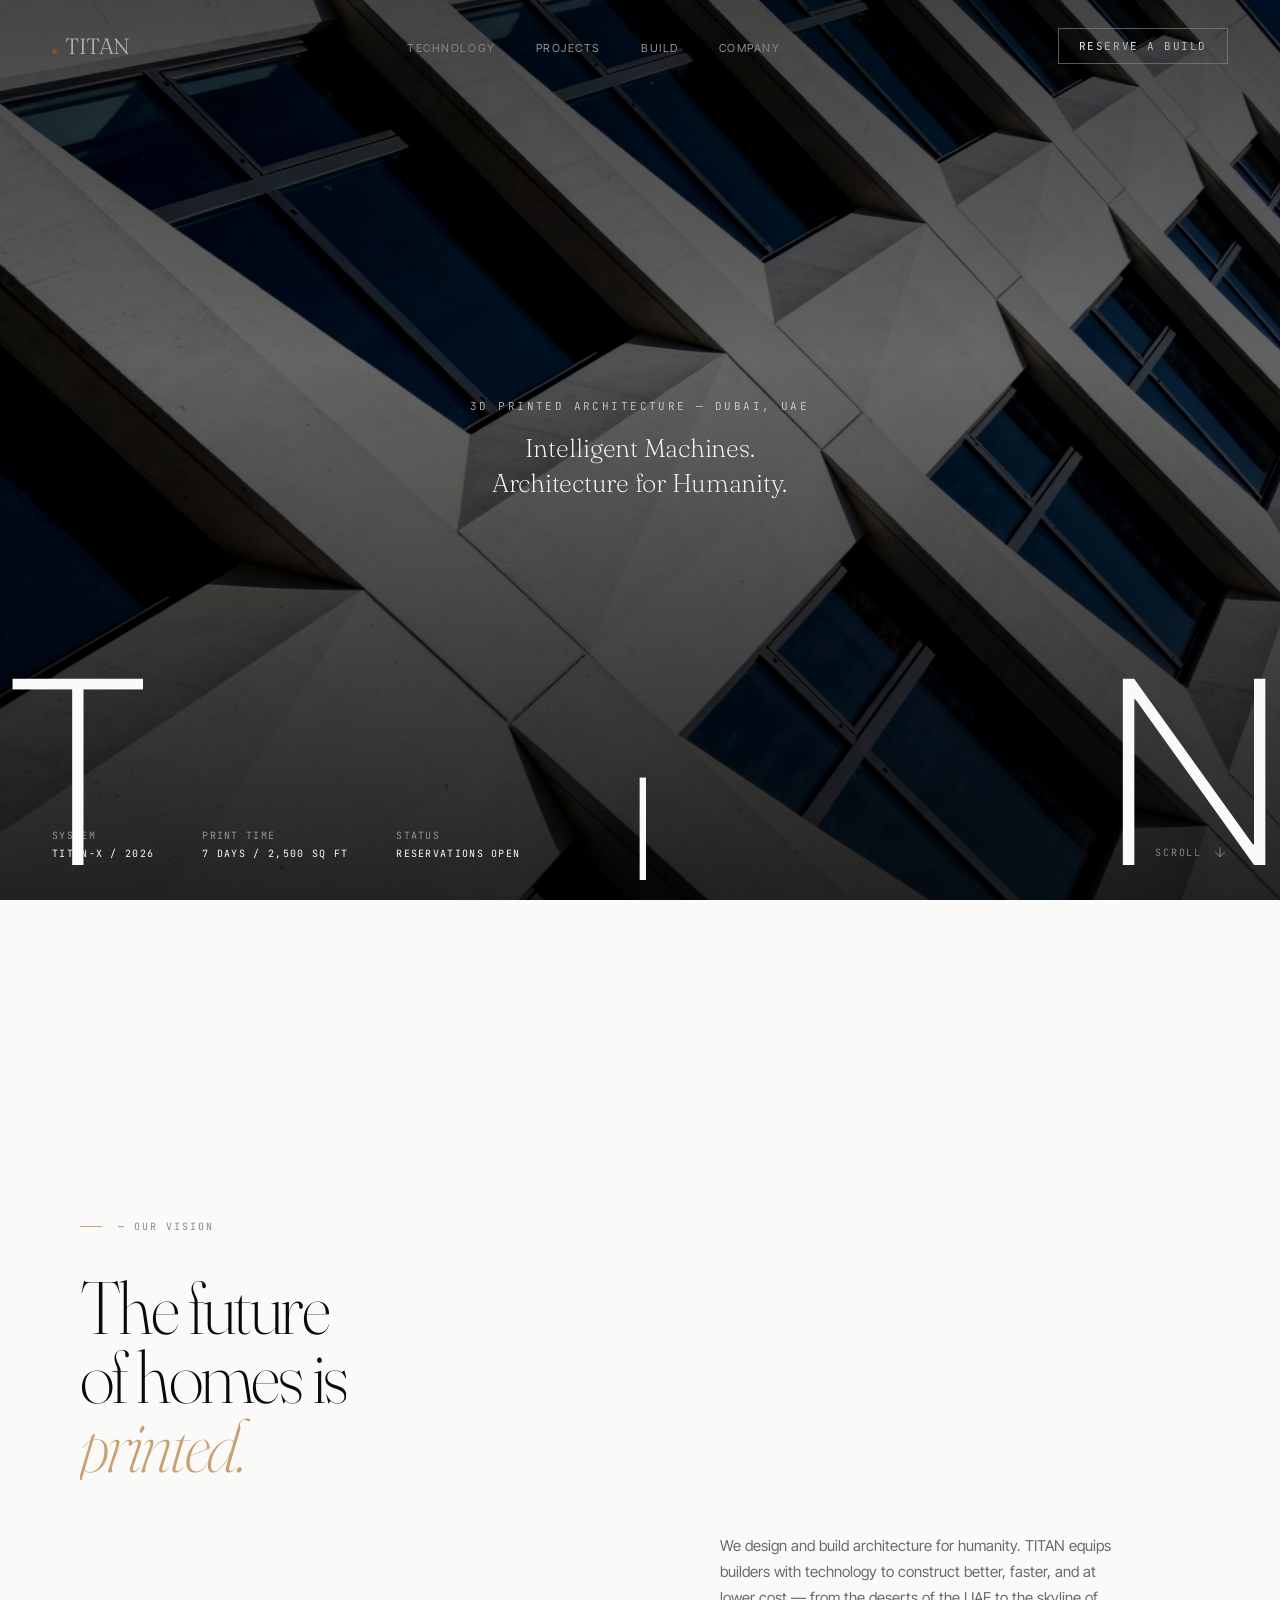
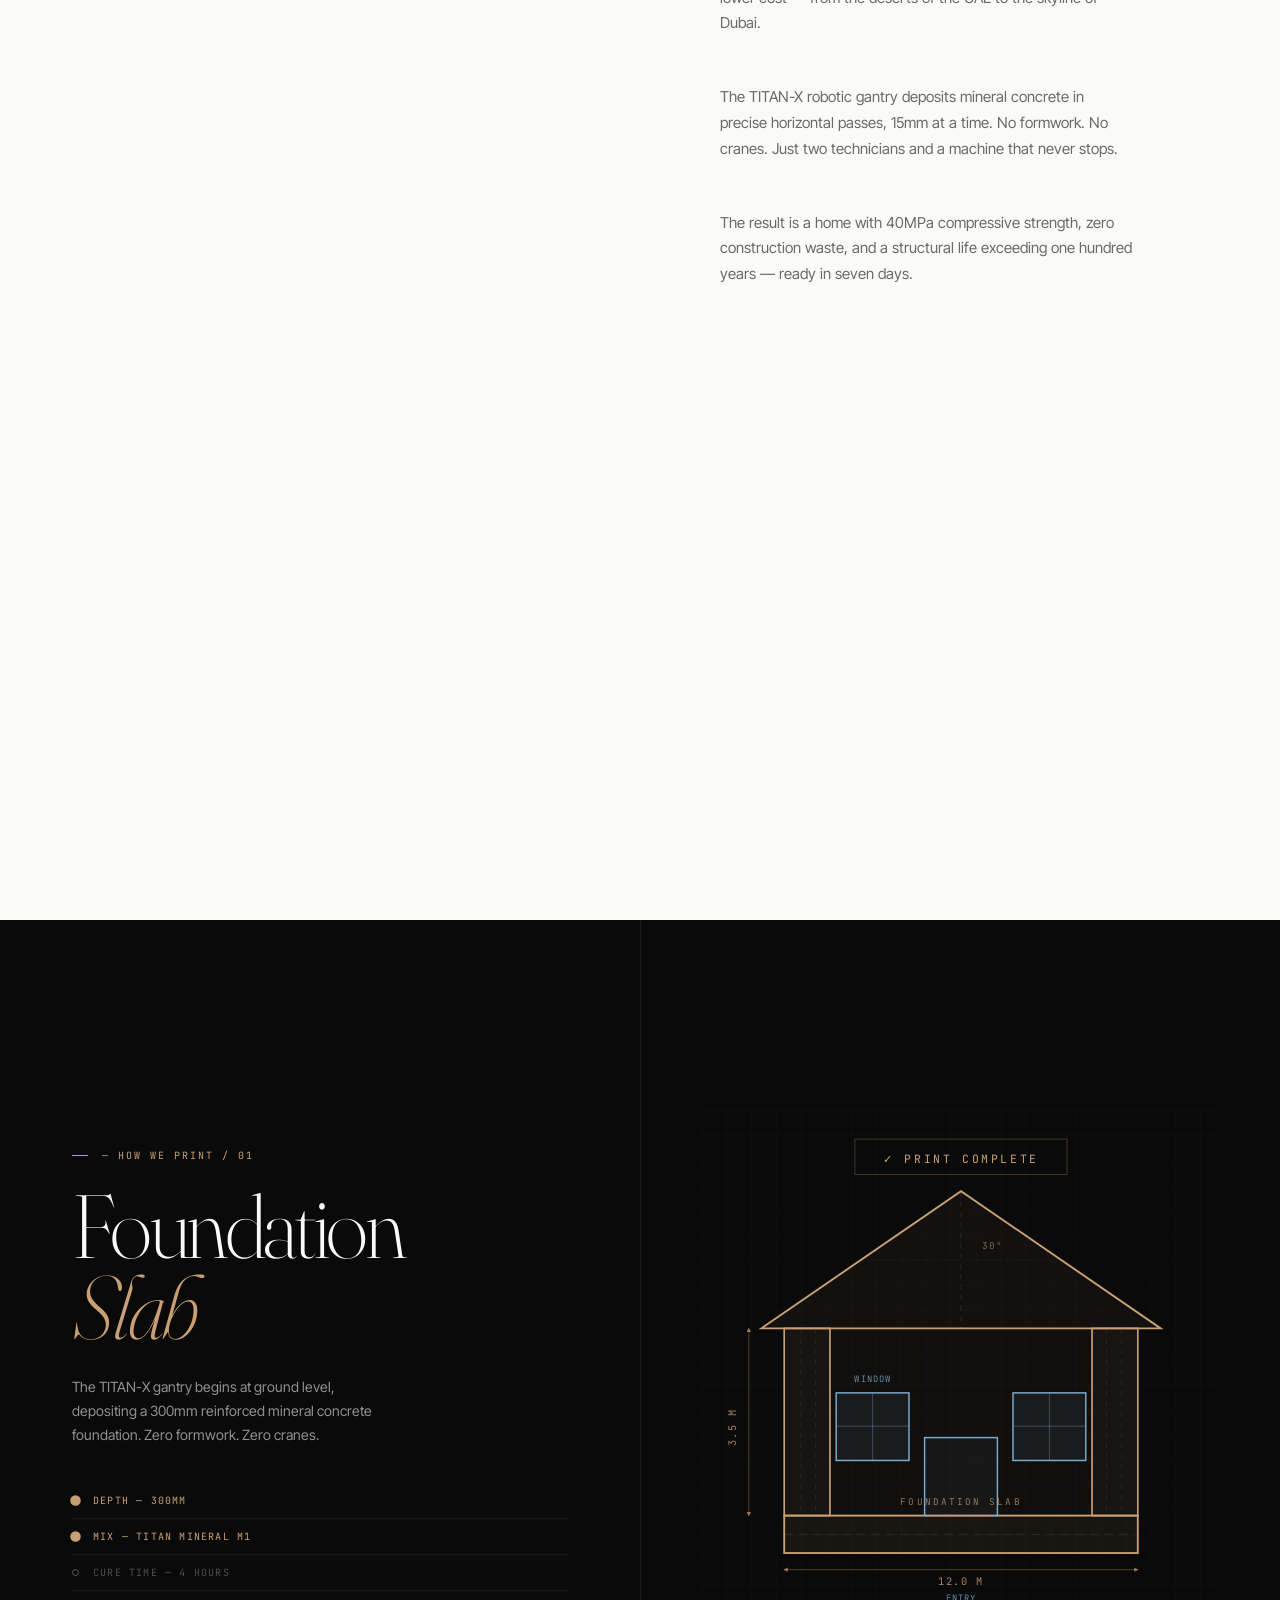
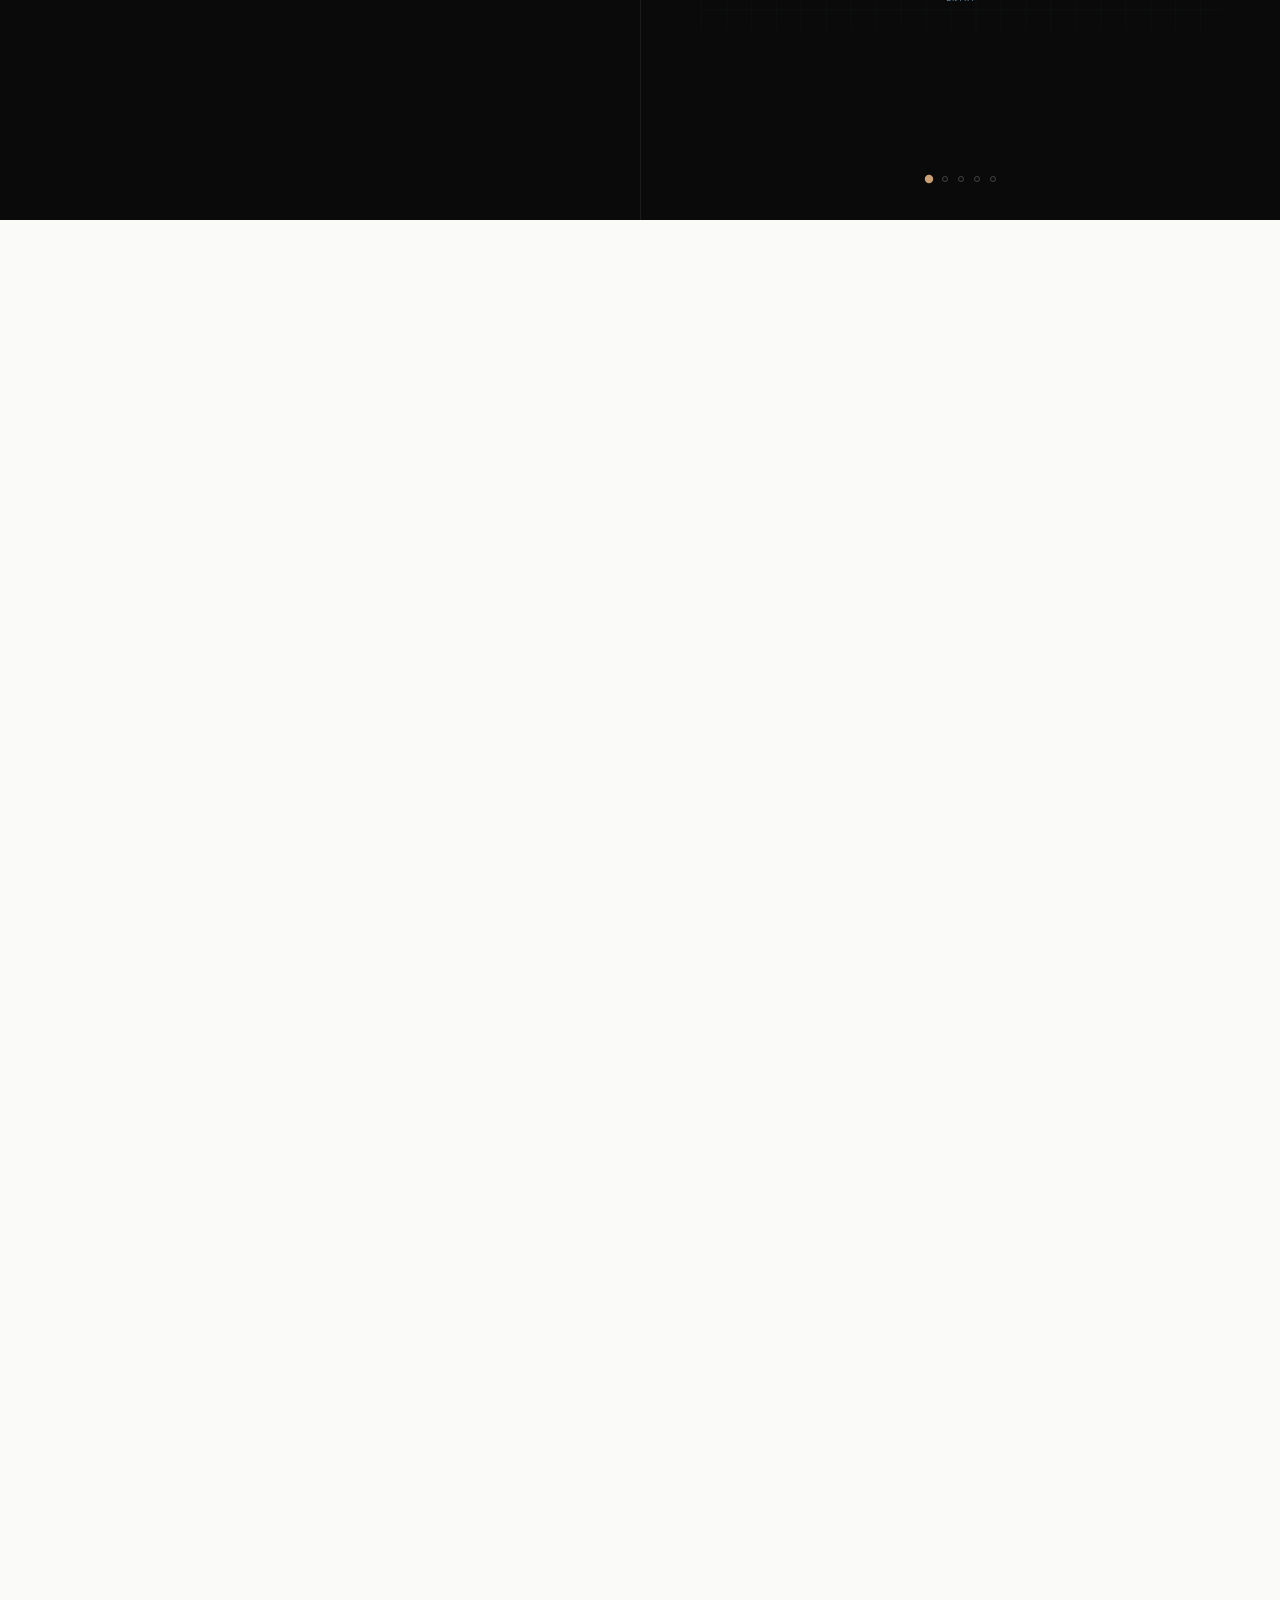
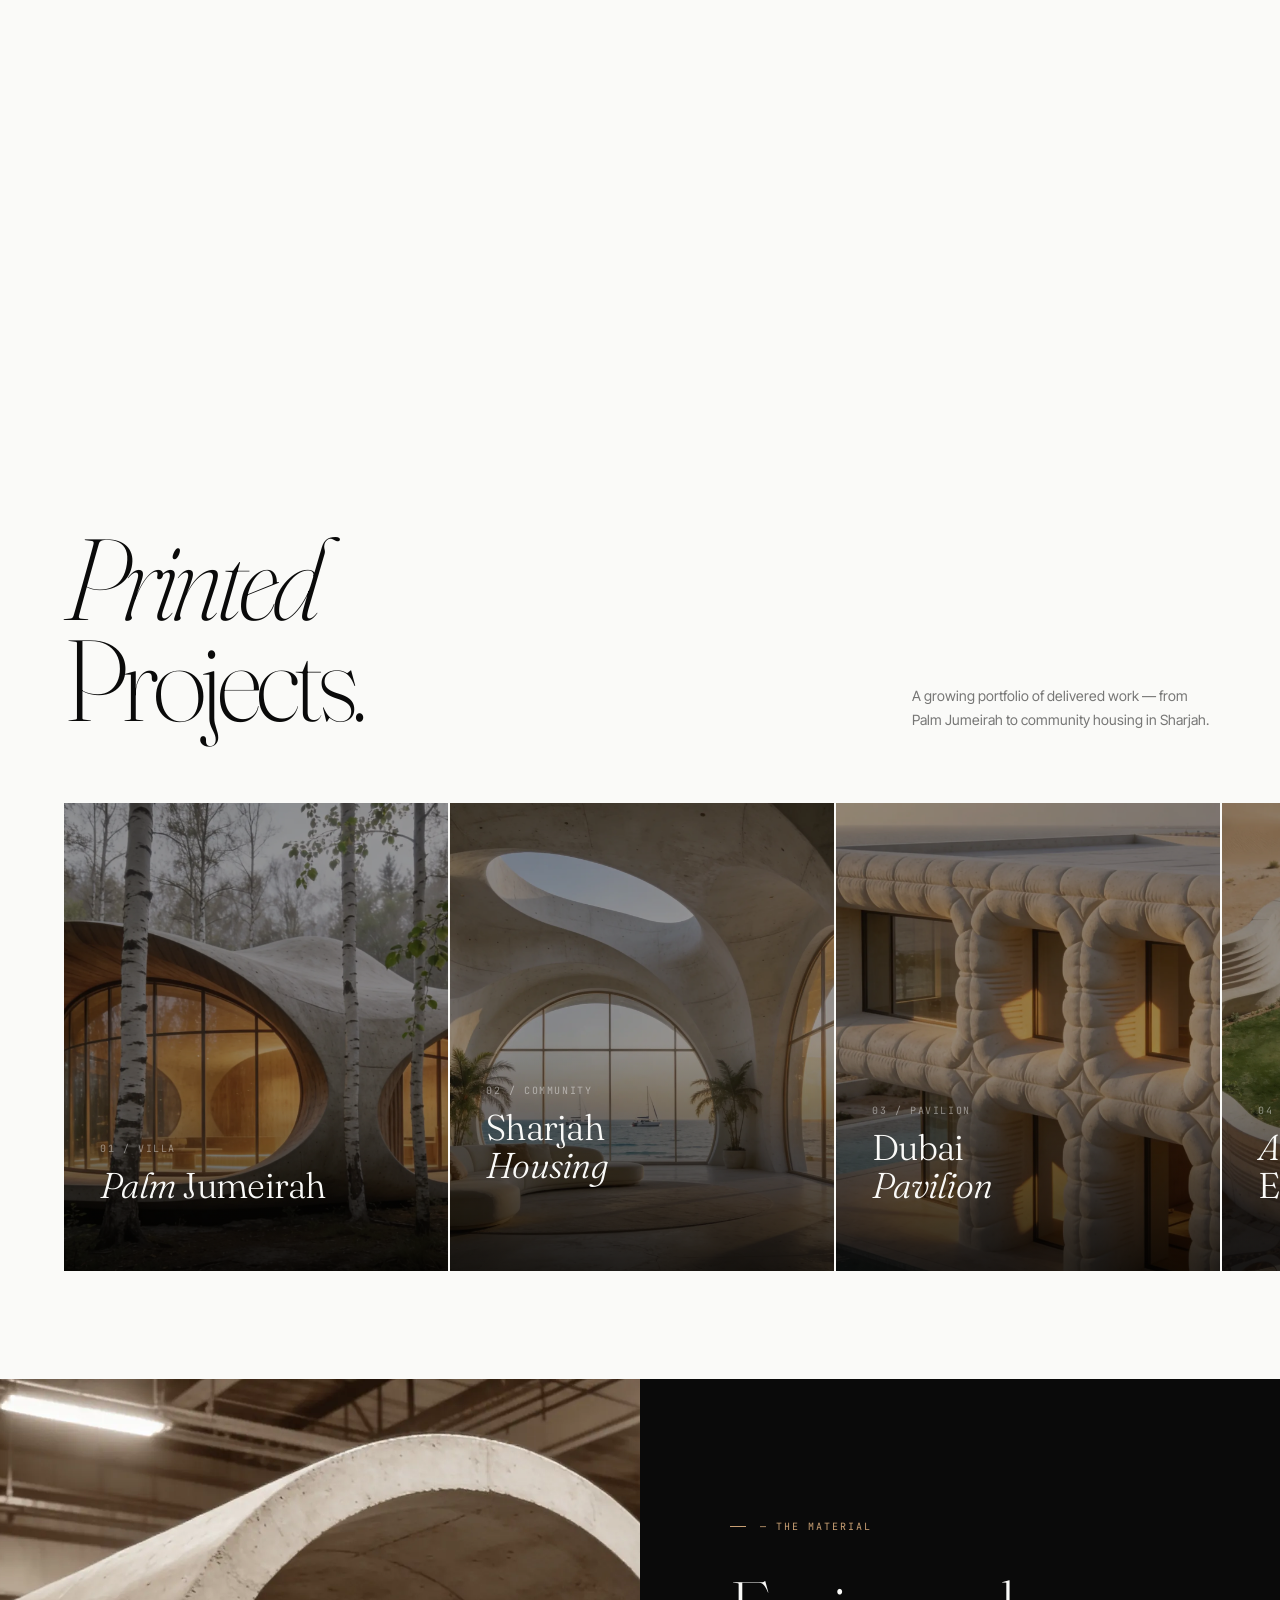
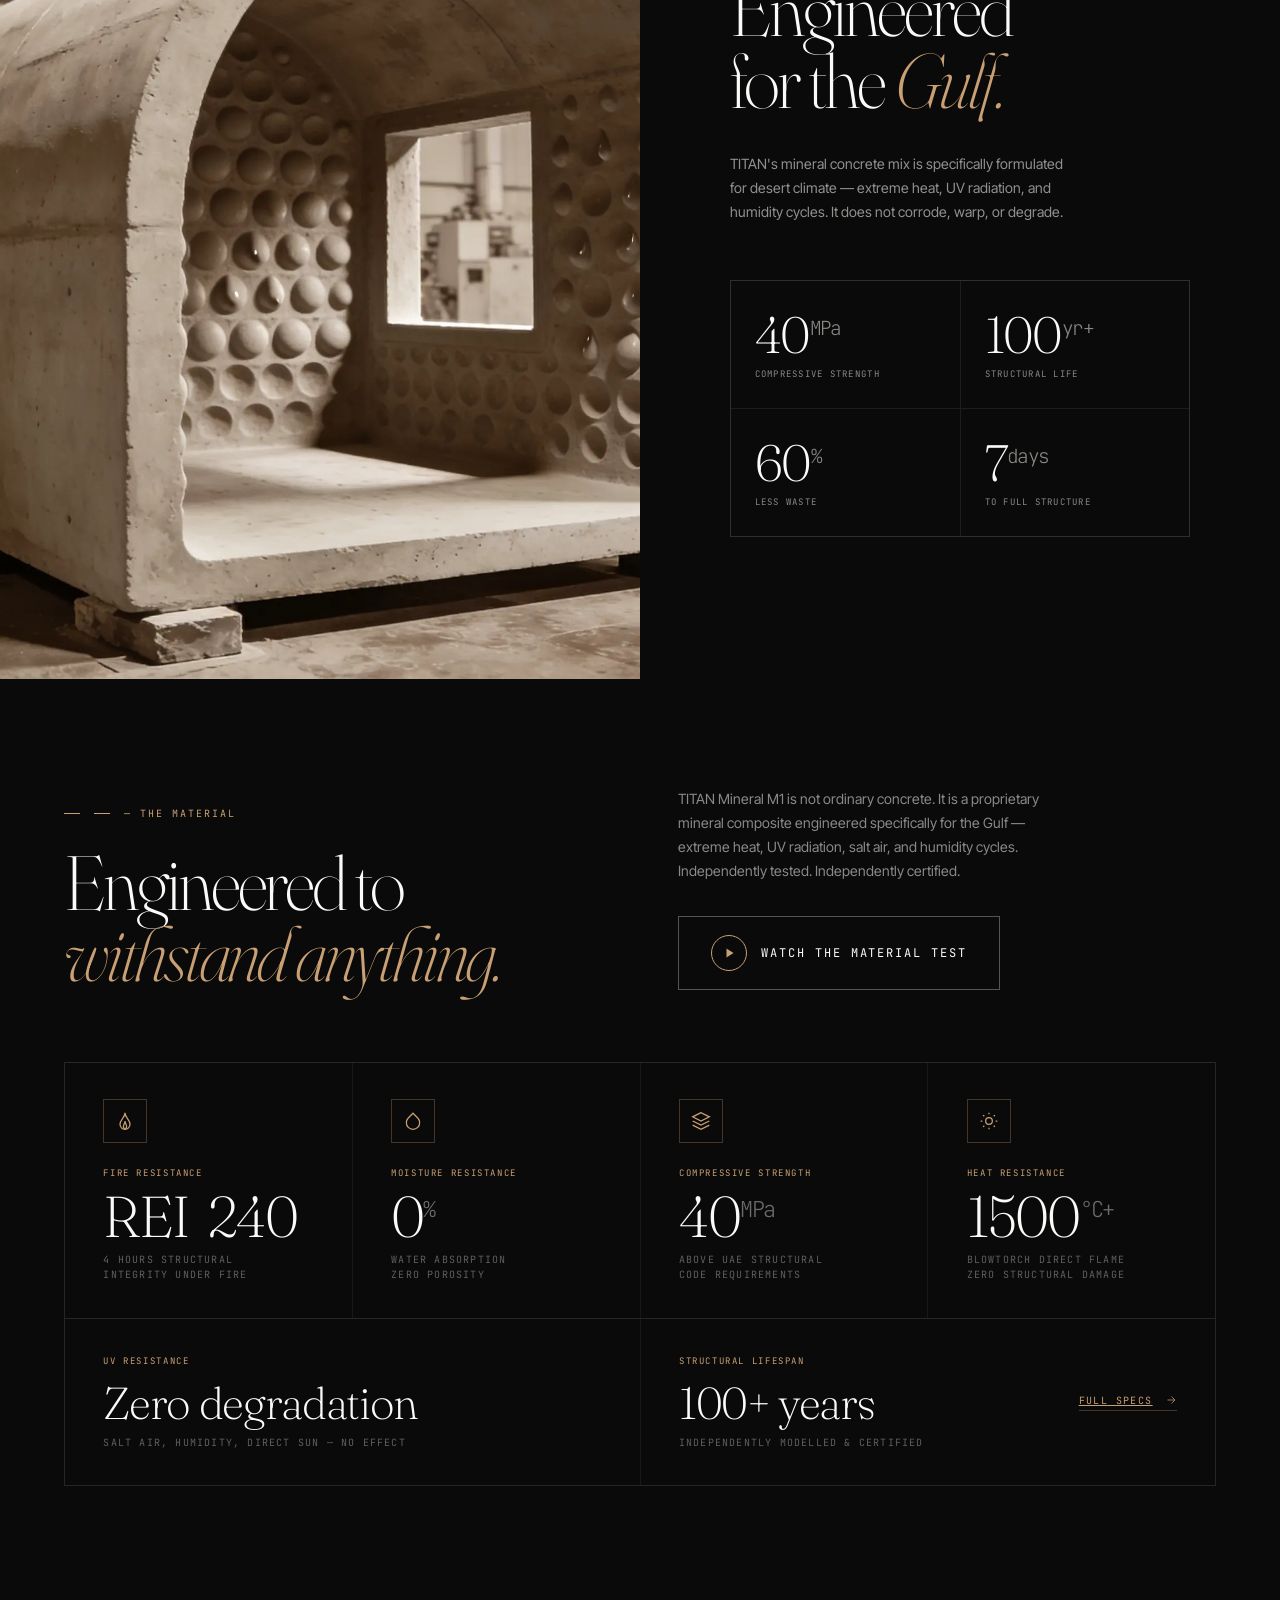
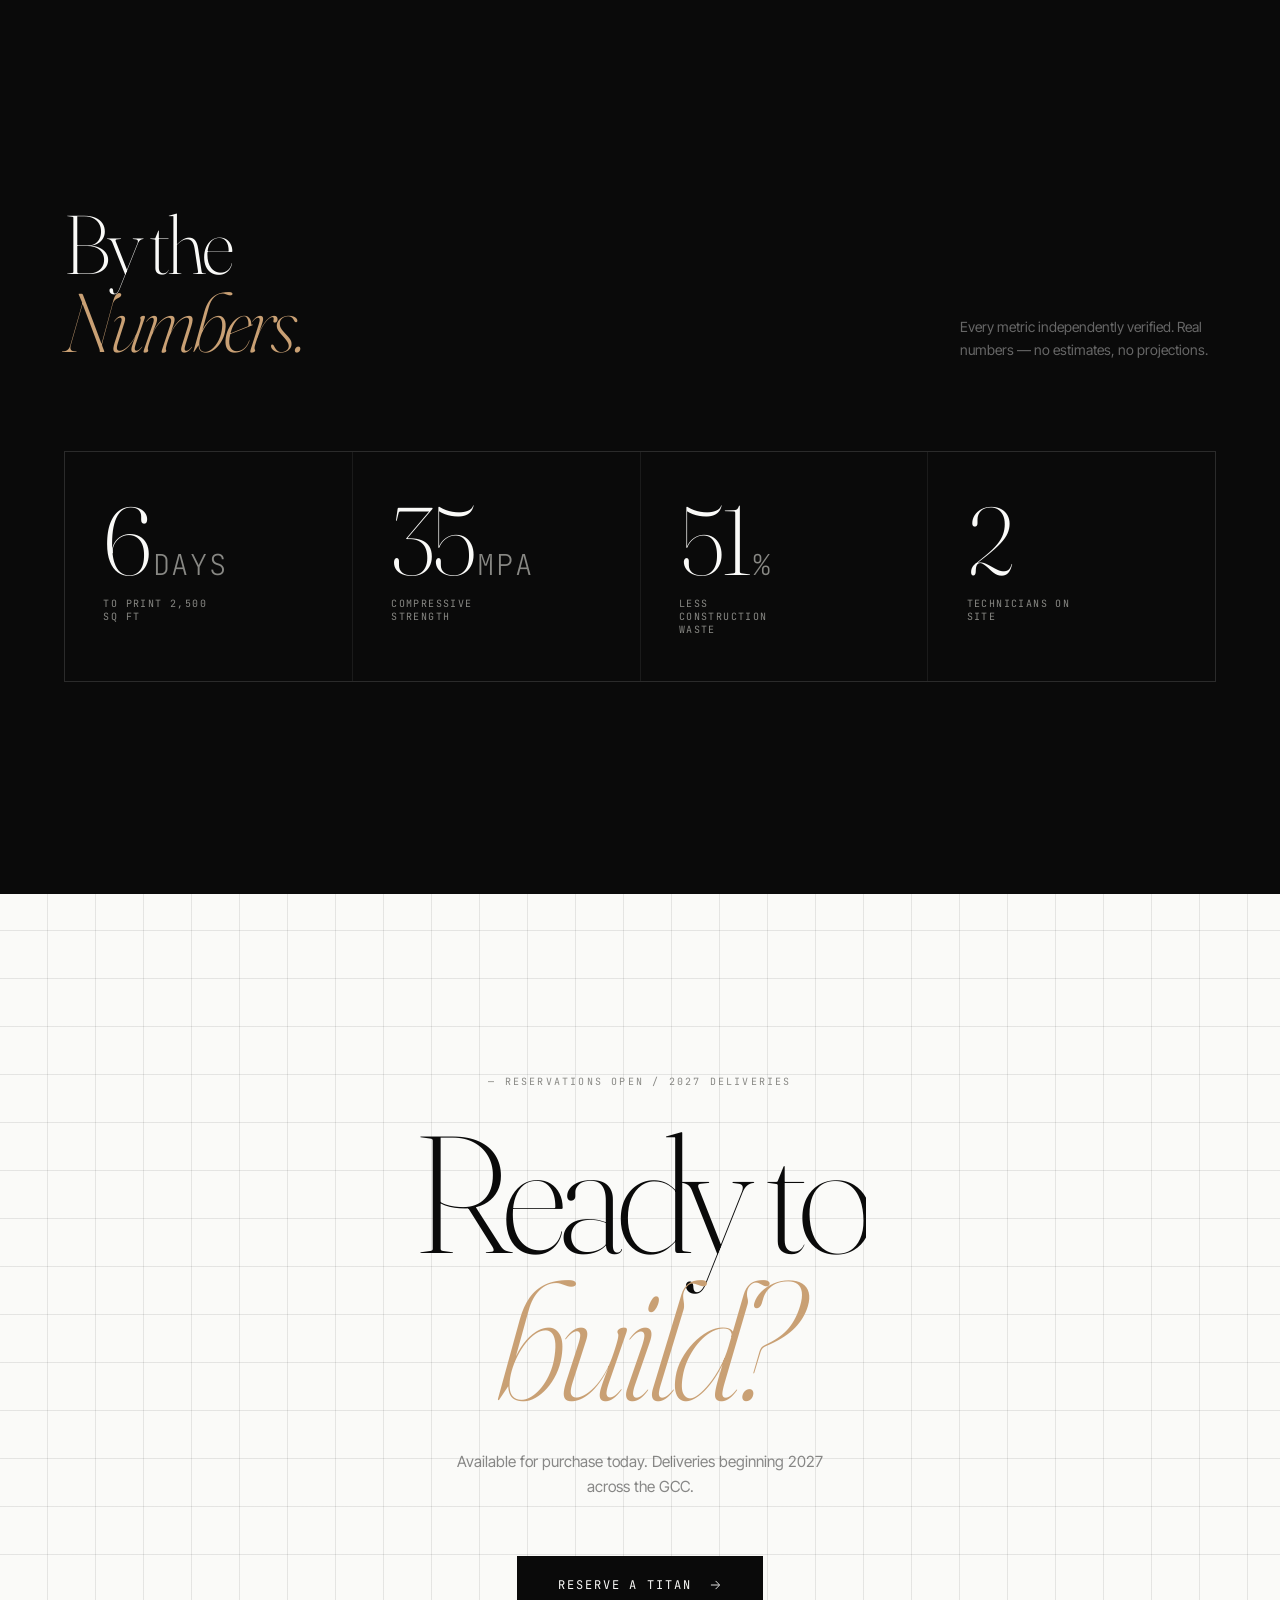
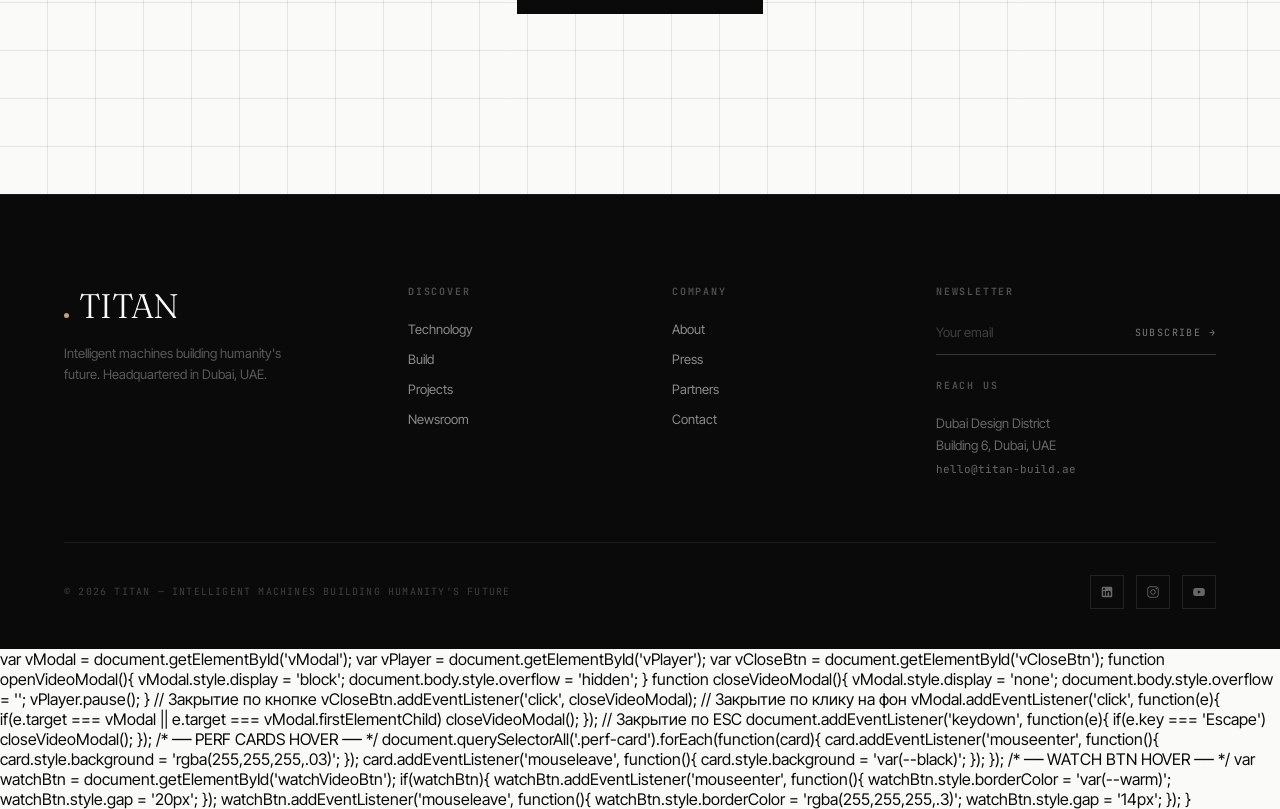
==== index.html @ 78e15a64 "Add files via upload" ====
<!doctype html>
<html lang="en">
<head>
<meta charset="utf-8">
<meta name="viewport" content="width=device-width,initial-scale=1">
<title>TITAN — Intelligent Machines for Architecture, Dubai</title>
<meta name="description" content="TITAN designs and prints intelligent architecture for the Gulf.">
<link rel="preconnect" href="https://fonts.googleapis.com">
<link rel="preconnect" href="https://fonts.gstatic.com" crossorigin>
<link href="https://fonts.googleapis.com/css2?family=Fraunces:opsz,ital,wght@9..144,0,200;9..144,0,300;9..144,1,200;9..144,1,300&family=Inter+Tight:wght@200;300;400;500&family=JetBrains+Mono:wght@300;400&display=swap" rel="stylesheet">
<style>
:root{
  --white:#FAFAF8;--black:#0A0A0A;--warm:#C9A074;--warm2:#A5814F;
  --gray:#888884;--line:rgba(10,10,10,0.09);
  --ease:cubic-bezier(0.76,0,0.24,1);--ease2:cubic-bezier(0.16,1,0.3,1);
}
*,*::before,*::after{box-sizing:border-box;margin:0;padding:0}
html{font-size:16px;-webkit-font-smoothing:antialiased}

/* НАТИВНЫЙ СКРОЛЛ — sticky работает */
html,body{width:100%;height:100%;background:var(--white);color:var(--black);font-family:'Inter Tight',system-ui,sans-serif}
body{overflow-x:hidden;overflow-y:scroll}

/* Кастомный плавный скролл через Lenis-подход без transform */
html{scroll-behavior:auto}

/* CURSOR */



/* PROGRESS */
#spb{position:fixed;top:0;left:0;height:2px;width:0;background:linear-gradient(90deg,var(--warm),var(--warm2));z-index:200;pointer-events:none;transition:width .1s linear}

/* NAV */
nav{position:fixed;top:0;left:0;right:0;z-index:100;padding:28px 52px;display:flex;align-items:center;justify-content:space-between;mix-blend-mode:difference}
.brand{font-family:'Fraunces',serif;font-size:22px;font-weight:300;letter-spacing:-.02em;color:var(--white);text-decoration:none;display:flex;align-items:baseline;gap:8px}
.bdot{width:5px;height:5px;border-radius:50%;background:var(--warm);display:inline-block}
.nlinks{display:flex;gap:40px;list-style:none}
.nlinks a{font-size:11px;font-weight:400;letter-spacing:.14em;text-transform:uppercase;color:var(--white);text-decoration:none;opacity:.6;transition:opacity .3s}
.nlinks a:hover{opacity:1}
.ncta{font-family:'JetBrains Mono',monospace;font-size:11px;letter-spacing:.14em;text-transform:uppercase;color:var(--white);border:1px solid rgba(255,255,255,.35);padding:10px 20px;text-decoration:none;transition:border-color .3s,background .3s,color .3s}
.ncta:hover{border-color:var(--white);background:var(--white);color:var(--black)}

/* SECTIONS */
.s{position:relative;width:100%;overflow:hidden}
.s--full{height:100vh}
.s--auto{min-height:100vh}
.s--light{background:var(--white);color:var(--black)}
.s--dark{background:var(--black);color:var(--white)}

/* ══ HERO ══ */
.hero{height:100vh;display:flex;align-items:center;justify-content:center}
.hero-bg{position:absolute;inset:0;z-index:0;overflow:hidden}
.hero-bg img{width:100%;height:100%;object-fit:cover;filter:brightness(.42) contrast(1.1);transform:scale(1.08);will-change:transform}
.hero.loaded .hero-bg img{transform:scale(1.12)}
.hero-bg::after{content:'';position:absolute;inset:0;background:linear-gradient(180deg,rgba(0,0,0,.3) 0%,transparent 40%,rgba(0,0,0,.65) 100%)}

/* Giant letters */
.hero-letters{position:absolute;inset:0;z-index:2;pointer-events:none}
.hl{
  font-family:'Inter Tight',sans-serif;
  font-weight:200;line-height:1;letter-spacing:-.04em;
  color:var(--white);position:absolute;
  opacity:0;transition:opacity 1s var(--ease2),transform 1.3s var(--ease2);
  user-select:none;
}
/* T — строго левый нижний */
.hl-t{
  font-size:clamp(140px,20vw,320px);
  left:0; bottom:0;
  transform:translateX(-80px);
}
/* I — строго по центру снизу */
.hl-i{
  font-size:clamp(80px,11vw,180px);
  left:50%; bottom:0;
  transform:translateX(-50%) translateY(60px);
}
/* N — строго правый нижний */
.hl-n{
  font-size:clamp(140px,20vw,320px);
  right:0; bottom:0;
  transform:translateX(80px);
}
/* AN скрываем — не нужен */
.hl-x{ display:none; }

.hero.loaded .hl{opacity:1}
.hero.loaded .hl-t{transform:translateX(0)}
.hero.loaded .hl-i{transform:translateX(-50%) translateY(0)}
.hero.loaded .hl-n{transform:translateX(0)}

.hl-t{transition-delay:.05s}
.hl-i{transition-delay:.15s}
.hl-n{transition-delay:.09s}

.hero-mid{position:relative;z-index:3;text-align:center;will-change:transform,opacity}
.hero-tag{font-family:'JetBrains Mono',monospace;font-size:11px;letter-spacing:.22em;text-transform:uppercase;color:rgba(255,255,255,.65);margin-bottom:18px}
.hero-tit{font-family:'Fraunces',serif;font-size:clamp(18px,2vw,28px);font-weight:200;letter-spacing:-.01em;color:var(--white);line-height:1.35}
.hero-bot{position:absolute;bottom:0;left:0;right:0;z-index:4;display:flex;justify-content:space-between;align-items:flex-end;padding:40px 52px;will-change:opacity}
.hstats{display:flex;gap:48px}
.hstat{font-family:'JetBrains Mono',monospace;font-size:10px;letter-spacing:.13em;text-transform:uppercase;color:rgba(255,255,255,.5);display:flex;flex-direction:column;gap:5px}
.hstat b{color:var(--white);font-weight:400}
.scr{font-family:'JetBrains Mono',monospace;font-size:10px;letter-spacing:.18em;text-transform:uppercase;color:rgba(255,255,255,.45);display:flex;align-items:center;gap:10px;animation:bob 2s ease-in-out infinite}
.scr svg{width:16px;height:16px}
@keyframes bob{0%,100%{transform:translateY(0)}50%{transform:translateY(7px)}}

/* ══ MANIFESTO ══ */
.manifesto{display:grid;grid-template-columns:1fr 1fr}
.man-sticky{position:sticky;top:0;height:100vh;display:flex;align-items:center;padding:0 80px;overflow:hidden}
.man-lbl{font-family:'JetBrains Mono',monospace;font-size:10px;letter-spacing:.2em;text-transform:uppercase;color:var(--gray);margin-bottom:40px;display:flex;align-items:center;gap:16px}
.man-lbl::before{content:'';width:22px;height:1px;background:var(--warm)}
.man-h{font-family:'Fraunces',serif;font-size:clamp(40px,5.8vw,82px);font-weight:200;letter-spacing:-.035em;line-height:.93;font-variation-settings:"opsz" 144}
.man-h em{font-style:italic;color:var(--warm)}
.man-scroll{padding:100px 80px;display:flex;flex-direction:column;justify-content:center;gap:48px}
.man-p{font-size:clamp(15px,1.15vw,18px);line-height:1.72;color:rgba(10,10,10,.6);max-width:46ch}

/* ══ PRINT SEQUENCE ══ */
.print-outer{position:relative}
.print-sticky{position:sticky;top:0;height:100vh;display:grid;grid-template-columns:1fr 1fr;background:var(--black);overflow:hidden}
.print-sticky::before{content:'';position:absolute;inset:0;background-image:linear-gradient(rgba(100,160,220,.05) 1px,transparent 1px),linear-gradient(90deg,rgba(100,160,220,.05) 1px,transparent 1px);background-size:40px 40px;opacity:0;transition:opacity 1s var(--ease2);pointer-events:none}
.print-sticky.bp::before{opacity:1}
.print-left{position:relative;overflow:hidden}
.pstep{position:absolute;inset:0;padding:80px 72px;display:flex;flex-direction:column;justify-content:center;color:var(--white);opacity:0;transition:opacity .55s var(--ease2);pointer-events:none}
.pstep.on{opacity:1;pointer-events:auto}
.snum{font-family:'JetBrains Mono',monospace;font-size:10px;letter-spacing:.2em;text-transform:uppercase;color:var(--warm);margin-bottom:24px;display:flex;align-items:center;gap:14px}
.snum::before{content:'';width:16px;height:1px;background:var(--warm)}
.stit{font-family:'Fraunces',serif;font-weight:200;font-size:clamp(48px,7vw,92px);line-height:.9;letter-spacing:-.04em;margin-bottom:28px;font-variation-settings:"opsz" 144}
.stit em{font-style:italic;color:var(--warm)}
.sbod{font-size:clamp(14px,1.1vw,17px);line-height:1.7;color:rgba(245,243,238,.58);max-width:40ch;margin-bottom:36px}
.sspecs{display:flex;flex-direction:column}
.spec{display:flex;align-items:center;gap:14px;font-family:'JetBrains Mono',monospace;font-size:10px;letter-spacing:.12em;text-transform:uppercase;color:rgba(245,243,238,.3);padding:11px 0;border-bottom:1px solid rgba(255,255,255,.06);transition:color .4s}
.spec.on{color:var(--warm)}
.sdot2{width:7px;height:7px;border-radius:50%;border:1px solid currentColor;flex-shrink:0;transition:background .4s,transform .4s}
.spec.on .sdot2{background:var(--warm);transform:scale(1.5)}
.print-right{display:flex;align-items:center;justify-content:center;position:relative;border-left:1px solid rgba(255,255,255,.07)}
#hsvg{width:min(88%,520px);height:auto;overflow:visible}
.svgl{opacity:0;transition:opacity .8s var(--ease2)}
.svgl.on{opacity:1}
.pdots{position:absolute;bottom:38px;left:50%;transform:translateX(-50%);display:flex;gap:10px;z-index:10}
.pdot{width:6px;height:6px;border-radius:50%;border:1px solid rgba(255,255,255,.22);background:transparent;transition:background .4s,border-color .4s,transform .3s}
.pdot.on{background:var(--warm);border-color:var(--warm);transform:scale(1.4)}

/* ══ PROJECTS ══ */
.proj-sec{background:var(--white);padding-bottom:clamp(80px,12vh,140px)}
.proj-head{padding:clamp(80px,12vh,140px) clamp(40px,5vw,80px) 0;display:flex;justify-content:space-between;align-items:flex-end;flex-wrap:wrap;gap:32px;margin-bottom:clamp(56px,8vh,96px)}
.proj-hl{font-family:'Fraunces',serif;font-size:clamp(52px,9vw,130px);font-weight:200;letter-spacing:-.045em;line-height:.88;font-variation-settings:"opsz" 144}
.proj-hl em{font-style:italic}
.proj-sub{font-size:clamp(14px,1.1vw,17px);line-height:1.65;color:rgba(10,10,10,.55);max-width:38ch;align-self:flex-end}
.proj-strip{display:flex;gap:2px;padding:0 clamp(40px,5vw,80px);overflow-x:auto;scrollbar-width:none;-webkit-overflow-scrolling:touch}
.proj-strip::-webkit-scrollbar{display:none}
.pcard{flex:0 0 clamp(280px,30vw,440px);height:clamp(360px,52vh,580px);position:relative;overflow:hidden;background:var(--black);text-decoration:none;color:var(--white);display:block;}
.pcard-img{width:100%;height:100%;object-fit:cover;transition:transform 1.6s var(--ease),filter 1.6s;filter:brightness(.6)}
.pcard:hover .pcard-img{transform:scale(1.06);filter:brightness(.42)}
.pcard-body{position:absolute;bottom:0;left:0;right:0;padding:40px 36px 36px;background:linear-gradient(transparent,rgba(0,0,0,.7))}
.pcard-n{font-family:'JetBrains Mono',monospace;font-size:10px;letter-spacing:.16em;text-transform:uppercase;color:rgba(255,255,255,.45);margin-bottom:12px}
.pcard-t{font-family:'Fraunces',serif;font-size:clamp(24px,2.8vw,38px);font-weight:300;letter-spacing:-.02em;line-height:1.05;margin-bottom:10px}
.pcard-t em{font-style:italic}
.pcard-d{font-size:13px;color:rgba(255,255,255,.5);line-height:1.55;max-width:36ch;opacity:0;transform:translateY(10px);transition:opacity .4s var(--ease2),transform .4s var(--ease2)}
.pcard:hover .pcard-d{opacity:1;transform:none}
.pcard-arr{position:absolute;top:26px;right:26px;width:38px;height:38px;border:1px solid rgba(255,255,255,.22);display:flex;align-items:center;justify-content:center;opacity:0;transform:translateX(-8px);transition:opacity .4s,transform .4s var(--ease2)}
.pcard:hover .pcard-arr{opacity:1;transform:none}
.pcard-arr svg{width:15px;height:15px}

/* ══ MATERIAL ══ */
.material{display:grid;grid-template-columns:1fr 1fr;min-height:100vh}
.mat-img{position:relative;overflow:hidden;min-height:100vh}
.mat-img img{position:absolute;inset:0;width:100%;height:100%;object-fit:cover}
.mat-content{display:flex;flex-direction:column;justify-content:center;padding:clamp(60px,10vh,120px) clamp(60px,7vw,100px);background:var(--black);color:var(--white)}
.mat-lbl{font-family:'JetBrains Mono',monospace;font-size:10px;letter-spacing:.2em;text-transform:uppercase;color:var(--warm);margin-bottom:40px;display:flex;align-items:center;gap:14px}
.mat-lbl::before{content:'';width:16px;height:1px;background:var(--warm)}
.mat-h{font-family:'Fraunces',serif;font-size:clamp(42px,6vw,80px);font-weight:200;letter-spacing:-.038em;line-height:.93;margin-bottom:36px;font-variation-settings:"opsz" 144}
.mat-h em{font-style:italic;color:var(--warm)}
.mat-p{font-size:clamp(14px,1.1vw,17px);line-height:1.7;color:rgba(245,243,238,.58);max-width:44ch;margin-bottom:56px}
.mspecs{display:grid;grid-template-columns:1fr 1fr;gap:1px;background:rgba(255,255,255,.08);border:1px solid rgba(255,255,255,.08)}
.msp{padding:28px 24px;background:var(--black);transition:background .3s}
.msp:hover{background:rgba(255,255,255,.04)}
.msp-v{font-family:'Fraunces',serif;font-size:clamp(32px,4vw,52px);font-weight:200;letter-spacing:-.03em;line-height:1;margin-bottom:8px;transition:color .3s}
.msp:hover .msp-v{color:var(--warm)}
.msp-u{font-family:'JetBrains Mono',monospace;font-size:.38em;color:var(--gray);vertical-align:super}
.msp-l{font-family:'JetBrains Mono',monospace;font-size:9px;letter-spacing:.14em;text-transform:uppercase;color:var(--gray)}

/* ══ STATS ══ */
.stats-s{display:flex;flex-direction:column;justify-content:center;padding:clamp(100px,16vh,180px) clamp(40px,5vw,80px);background:var(--black);color:var(--white);min-height:100vh}
.stats-hd{display:flex;justify-content:space-between;align-items:flex-start;margin-bottom:clamp(60px,10vh,100px);flex-wrap:wrap;gap:20px}
.stats-hl{font-family:'Fraunces',serif;font-size:clamp(42px,6.5vw,88px);font-weight:200;letter-spacing:-.04em;line-height:.93;font-variation-settings:"opsz" 144}
.stats-hl em{font-style:italic;color:var(--warm)}
.stats-sub{font-size:14px;color:rgba(255,255,255,.38);max-width:32ch;line-height:1.65;align-self:flex-end}
.sgrid{display:grid;grid-template-columns:repeat(4,1fr);gap:1px;background:rgba(255,255,255,.07);border:1px solid rgba(255,255,255,.07)}
@media(max-width:800px){.sgrid{grid-template-columns:repeat(2,1fr)}}
.stt{background:var(--black);padding:clamp(32px,5vh,56px) clamp(24px,3vw,40px);position:relative;overflow:hidden;transition:background .4s;cursor:default}
.stt:hover{background:rgba(255,255,255,.03)}
.stt::before{content:'';position:absolute;left:0;top:0;bottom:0;width:2px;background:var(--warm);transform:scaleY(0);transform-origin:bottom;transition:transform .6s var(--ease2)}
.stt:hover::before{transform:scaleY(1)}
.stt-n{font-family:'Fraunces',serif;font-size:clamp(52px,7.5vw,100px);font-weight:200;letter-spacing:-.04em;line-height:.9;display:flex;align-items:baseline;gap:4px;margin-bottom:14px;transition:color .3s}
.stt:hover .stt-n{color:var(--warm)}
.stt-u{font-family:'JetBrains Mono',monospace;font-size:.3em;color:var(--gray);text-transform:uppercase;letter-spacing:.06em}
.stt-l{font-family:'JetBrains Mono',monospace;font-size:10px;letter-spacing:.14em;text-transform:uppercase;color:var(--gray);max-width:18ch}

/* ══ CTA ══ */
.cta-s{min-height:100vh;display:flex;flex-direction:column;align-items:center;justify-content:center;text-align:center;padding:clamp(80px,14vh,160px) clamp(40px,5vw,80px);background:var(--white);color:var(--black);position:relative;overflow:hidden}
.cta-s::before{content:'';position:absolute;inset:0;background-image:repeating-linear-gradient(0deg,transparent 0 47px,var(--line) 47px 48px),repeating-linear-gradient(90deg,transparent 0 47px,var(--line) 47px 48px);pointer-events:none}
.cta-tag{font-family:'JetBrains Mono',monospace;font-size:10px;letter-spacing:.22em;text-transform:uppercase;color:var(--gray);margin-bottom:32px;position:relative;z-index:2}
.cta-hl{font-family:'Fraunces',serif;font-size:clamp(60px,13vw,180px);font-weight:200;letter-spacing:-.05em;line-height:.88;margin-bottom:36px;font-variation-settings:"opsz" 144;position:relative;z-index:2}
.cta-hl em{font-style:italic;color:var(--warm)}
.cta-p{font-size:clamp(15px,1.2vw,18px);line-height:1.65;color:rgba(10,10,10,.48);max-width:42ch;margin-bottom:56px;position:relative;z-index:2}
.cta-btn{display:inline-flex;align-items:center;gap:16px;padding:20px 40px;background:var(--black);color:var(--white);font-family:'JetBrains Mono',monospace;font-size:12px;letter-spacing:.16em;text-transform:uppercase;text-decoration:none;position:relative;overflow:hidden;z-index:2;transition:gap .4s var(--ease2);border:1px solid var(--black);}
.cta-btn::after{content:'';position:absolute;inset:0;background:var(--warm);transform:scaleX(0);transform-origin:left;transition:transform .5s var(--ease2);z-index:-1}
.cta-btn:hover{gap:26px;border-color:var(--warm)}
.cta-btn:hover::after{transform:scaleX(1)}
.cta-btn svg{width:14px;height:14px}

/* ══ FOOTER ══ */
.footer{background:var(--black);color:var(--white);padding:clamp(60px,10vh,100px) clamp(40px,5vw,80px) 40px;border-top:1px solid rgba(255,255,255,.07)}
.ftop{display:grid;grid-template-columns:1.4fr 1fr 1fr 1.4fr;gap:clamp(32px,5vw,80px);padding-bottom:clamp(40px,7vh,80px);border-bottom:1px solid rgba(255,255,255,.07)}
@media(max-width:900px){.ftop{grid-template-columns:1fr 1fr}}
.fbrand{font-family:'Fraunces',serif;font-size:34px;font-weight:300;letter-spacing:-.02em;margin-bottom:16px;display:flex;align-items:baseline;gap:10px}
.ftag{font-size:13px;color:rgba(255,255,255,.32);line-height:1.6;max-width:28ch}
.fcol h4{font-family:'JetBrains Mono',monospace;font-size:10px;letter-spacing:.18em;text-transform:uppercase;color:rgba(255,255,255,.28);margin-bottom:20px}
.fcol ul{list-style:none;display:flex;flex-direction:column;gap:10px}
.fcol a{font-size:13px;color:rgba(255,255,255,.52);text-decoration:none;transition:color .25s}
.fcol a:hover{color:var(--white)}
.fnl{display:flex;border-bottom:1px solid rgba(255,255,255,.18);padding-bottom:8px;margin-bottom:20px}
.fnl input{flex:1;background:transparent;border:0;outline:0;color:var(--white);font-family:'Inter Tight',sans-serif;font-size:13px;padding:6px 0}
.fnl input::placeholder{color:rgba(255,255,255,.22)}
.fnl button{font-family:'JetBrains Mono',monospace;font-size:10px;letter-spacing:.14em;text-transform:uppercase;background:none;border:0;color:rgba(255,255,255,.45);cursor:pointer;transition:color .25s}
.fnl button:hover{color:var(--white)}
.fbot{display:flex;justify-content:space-between;align-items:center;padding-top:32px;flex-wrap:wrap;gap:16px}
.fcopy{font-family:'JetBrains Mono',monospace;font-size:10px;letter-spacing:.12em;text-transform:uppercase;color:rgba(255,255,255,.22)}
.fsoc{display:flex;gap:12px}
.fsoc a{width:34px;height:34px;border:1px solid rgba(255,255,255,.1);display:flex;align-items:center;justify-content:center;color:rgba(255,255,255,.38);text-decoration:none;transition:border-color .3s,color .3s;}
.fsoc a:hover{border-color:var(--warm);color:var(--warm)}
.fsoc svg{width:14px;height:14px}

/* REVEAL */
.r{opacity:0;transform:translateY(36px);transition:opacity .9s var(--ease2),transform .9s var(--ease2)}
.r.v{opacity:1;transform:none}
.r.d1{transition-delay:.08s}.r.d2{transition-delay:.16s}.r.d3{transition-delay:.24s}.r.d4{transition-delay:.32s}
.rl{overflow:hidden;display:block}
.rl>span{display:block;transform:translateY(106%);transition:transform 1.1s var(--ease2)}
.rl.v>span{transform:none}

/* Плавный скролл через CSS — работает с sticky! */
@media(prefers-reduced-motion:no-preference){
  html{scroll-behavior:smooth}
}

@keyframes pgIn{from{opacity:0;transform:translateY(14px)}to{opacity:1;transform:none}}
body{animation:pgIn .8s var(--ease2) both}
::selection{background:var(--warm);color:#fff}

@media(max-width:860px){
  .manifesto,.material{grid-template-columns:1fr}
  .man-sticky{position:relative;height:auto;padding:60px 40px}
  .man-scroll{padding:40px}
  .print-sticky{grid-template-columns:1fr}
  .mat-img{min-height:55vw}
  .nlinks{display:none}
  .ftop{grid-template-columns:1fr 1fr}
}

/* ════════════════════════════════════════
   MOBILE & TABLET — Full responsive
   ════════════════════════════════════════ */

/* ── TABLET (≤1024px) ── */
@media(max-width:1024px){
  /* Nav */
  .nlinks{gap:24px}
  .ncta{display:none}

  /* Hero letters — smaller */
  .hl-t,.hl-n{font-size:clamp(100px,18vw,240px)}
  .hl-i{font-size:clamp(60px,10vw,140px)}

  /* Print sequence — stack */
  .print-sticky{grid-template-columns:1fr}
  .pstep{padding:60px 48px}
  #hsvg{width:min(70%,380px)}
  .print-right{min-height:50vw}
}

/* ── MOBILE (≤768px) ── */
@media(max-width:768px){

  /* NAV */
  nav{padding:20px 24px}
  .nlinks{display:none}
  .ncta{display:none}

  /* HERO */
  .hero-bot{padding:24px 24px 32px;flex-direction:column;align-items:flex-start;gap:20px}
  .hstats{gap:20px;flex-wrap:wrap}
  .hstat{font-size:9px}
  .hero-mid{padding:0 20px}
  .hero-tag{font-size:9px;letter-spacing:.16em}
  .hero-tit{font-size:clamp(16px,4.5vw,22px)}

  /* Hero letters — mobile */
  .hl-t,.hl-n{font-size:clamp(72px,20vw,160px)}
  .hl-i{font-size:clamp(44px,12vw,90px)}
  .hl-x{display:none}

  /* MANIFESTO */
  .manifesto{grid-template-columns:1fr;height:auto !important}
  .man-sticky{position:relative !important;height:auto;padding:60px 24px 40px}
  .man-h{font-size:clamp(36px,8vw,56px)}
  .man-scroll{padding:0 24px 60px;gap:32px}
  .man-p{font-size:15px}

  /* PRINT SEQUENCE */
  .print-sticky{grid-template-columns:1fr;height:auto;position:relative}
  .print-outer{height:auto !important}
  .pstep{position:relative !important;padding:48px 24px;opacity:1 !important;pointer-events:auto !important}
  .pstep:not(.on){display:none}
  .stit{font-size:clamp(36px,8vw,56px)}
  .print-right{min-height:280px;border-left:none;border-top:1px solid rgba(255,255,255,.07)}
  #hsvg{width:min(85%,320px)}
  .pdots{bottom:16px}

  /* MATERIAL PERFORMANCE */
  #s-material > div{padding:60px 24px}
  #s-material [style*="grid-template-columns:repeat(4"]{
    grid-template-columns:repeat(2,1fr) !important
  }
  #s-material [style*="grid-template-columns:1fr 1fr"]{
    grid-template-columns:1fr !important
  }

  /* PROJECTS */
  .proj-head{padding:60px 24px 0}
  .proj-hl{font-size:clamp(44px,10vw,72px)}
  .proj-strip{padding:0 24px 60px;gap:2px}
  .pcard{flex:0 0 80vw}

  /* MATERIAL SPLIT */
  .material{grid-template-columns:1fr !important}
  .mat-img{min-height:60vw}
  .mat-content{padding:48px 24px}
  .mspecs{grid-template-columns:1fr 1fr}

  /* STATS */
  .stats-s{padding:60px 24px}
  .sgrid{grid-template-columns:repeat(2,1fr) !important}
  .stt-n{font-size:clamp(40px,9vw,72px)}

  /* CTA */
  .cta-s{padding:80px 24px}
  .cta-hl{font-size:clamp(48px,11vw,80px)}

  /* FOOTER */
  .footer{padding:48px 24px 32px}
  .ftop{grid-template-columns:1fr !important;gap:36px}
  .fbot{flex-direction:column;align-items:flex-start;gap:20px}

  /* VIDEO MODAL */
  #videoModal > div > div{padding:12px}
  #videoModal [style*="max-width:1000px"]{max-width:100%}

  /* GENERAL */
  .s--full{height:100svh}
}

/* ── SMALL MOBILE (≤480px) ── */
@media(max-width:480px){
  .hl-t,.hl-n{font-size:clamp(56px,16vw,110px)}
  .hl-i{font-size:clamp(34px,10vw,70px)}
  .hero-tit{font-size:16px}
  .man-h{font-size:clamp(30px,7vw,44px)}
  .proj-hl{font-size:clamp(36px,9vw,56px)}
  .cta-hl{font-size:clamp(38px,10vw,60px)}
  #s-material [style*="grid-template-columns:repeat(4"]{
    grid-template-columns:1fr 1fr !important
  }
  .mspecs{grid-template-columns:1fr}
  .pcard{flex:0 0 88vw}
  .hstats{gap:14px}
  nav{padding:16px 20px}
}

/* ── LANDSCAPE MOBILE ── */
@media(max-width:768px) and (orientation:landscape){
  .hero{height:100svh}
  .hl-t,.hl-n{font-size:clamp(60px,14vh,120px)}
  .hl-i{font-size:clamp(40px,9vh,80px)}
  .hero-bot{padding:16px 24px}
}

</style>
</head>
<body>


<div id="spb"></div>

<nav>
  <a href="index.html" class="brand"><span class="bdot"></span>TITAN</a>
  <ul class="nlinks">
    <li><a href="technology.html">Technology</a></li>
    <li><a href="projects.html">Projects</a></li>
    <li><a href="build.html">Build</a></li>
    <li><a href="company.html">Company</a></li>
  </ul>
  <a href="contact.html" class="ncta">Reserve a Build</a>
</nav>

<!-- S1 HERO -->
<section class="s hero s--dark" id="hero">
  <div class="hero-bg"><img src="images/hero.webp" alt="" id="hbg"></div>
  <div class="hero-letters" aria-hidden="true">
    <span class="hl hl-t">T</span>
    <span class="hl hl-i">I</span>
    <span class="hl hl-n">N</span>
  </div>
  <div class="hero-mid">
    <div class="hero-tag">3D Printed Architecture — Dubai, UAE</div>
    <div class="hero-tit">Intelligent Machines.<br>Architecture for Humanity.</div>
  </div>
  <div class="hero-bot">
    <div class="hstats">
      <div class="hstat"><span>System</span><b>TITAN-X / 2026</b></div>
      <div class="hstat"><span>Print time</span><b>7 Days / 2,500 sq ft</b></div>
      <div class="hstat"><span>Status</span><b>Reservations Open</b></div>
    </div>
    <div class="scr">Scroll<svg viewBox="0 0 24 24" fill="none" stroke="currentColor" stroke-width="1.5"><path d="M12 5v14M5 12l7 7 7-7"/></svg></div>
  </div>
</section>

<!-- S2 MANIFESTO -->
<section class="s s--light" id="s2" style="height:180vh">
  <div class="manifesto" style="height:100%">
    <div class="man-sticky">
      <div>
        <div class="man-lbl r">— Our Vision</div>
        <h2 class="man-h rl"><span>The future<br>of homes is<br><em>printed.</em></span></h2>
      </div>
    </div>
    <div class="man-scroll">
      <p class="man-p r">We design and build architecture for humanity. TITAN equips builders with technology to construct better, faster, and at lower cost — from the deserts of the UAE to the skyline of Dubai.</p>
      <p class="man-p r d1">The TITAN-X robotic gantry deposits mineral concrete in precise horizontal passes, 15mm at a time. No formwork. No cranes. Just two technicians and a machine that never stops.</p>
      <p class="man-p r d2">The result is a home with 40MPa compressive strength, zero construction waste, and a structural life exceeding one hundred years — ready in seven days.</p>
    </div>
  </div>
</section>

<!-- S3 HOW WE PRINT -->
<div class="print-outer" id="s3" style="height:300vh">
  <div class="print-sticky" id="psticky">
    <div class="print-left">
      <div class="pstep on" data-s="0">
        <div class="snum">— How we print / 01</div>
        <div class="stit">Foundation<br><em>Slab</em></div>
        <div class="sbod">The TITAN-X gantry begins at ground level, depositing a 300mm reinforced mineral concrete foundation. Zero formwork. Zero cranes.</div>
        <div class="sspecs">
          <div class="spec on"><span class="sdot2"></span>Depth — 300mm</div>
          <div class="spec on"><span class="sdot2"></span>Mix — TITAN Mineral M1</div>
          <div class="spec"><span class="sdot2"></span>Cure time — 4 hours</div>
        </div>
      </div>
      <div class="pstep" data-s="1">
        <div class="snum">— How we print / 02</div>
        <div class="stit">Load-bearing<br><em>Walls</em></div>
        <div class="sbod">Walls are printed in horizontal passes, 15mm per layer. Structural cavities for insulation and services are formed in-place — no retrofitting.</div>
        <div class="sspecs">
          <div class="spec on"><span class="sdot2"></span>Wall thickness — 250mm</div>
          <div class="spec on"><span class="sdot2"></span>Layer height — 15mm</div>
          <div class="spec on"><span class="sdot2"></span>Strength — 40MPa</div>
        </div>
      </div>
      <div class="pstep" data-s="2">
        <div class="snum">— How we print / 03</div>
        <div class="stit">Openings<br><em>&amp; Windows</em></div>
        <div class="sbod">Window and door voids are integrated into the print path. No cutting. No block-outs. Lintels are printed simultaneously with the wall.</div>
        <div class="sspecs">
          <div class="spec on"><span class="sdot2"></span>Precision — ±2mm</div>
          <div class="spec on"><span class="sdot2"></span>U-value — 1.1 W/m²K</div>
          <div class="spec"><span class="sdot2"></span>Frame — TITAN T3</div>
        </div>
      </div>
      <div class="pstep" data-s="3">
        <div class="snum">— How we print / 04</div>
        <div class="stit">Roof<br><em>Structure</em></div>
        <div class="sbod">The gantry spans the full footprint, printing a monolithic roof shell. Heat-reflective mineral finish applied in the same pass.</div>
        <div class="sspecs">
          <div class="spec on"><span class="sdot2"></span>Span — up to 14m</div>
          <div class="spec on"><span class="sdot2"></span>U-value — 0.18 W/m²K</div>
          <div class="spec on"><span class="sdot2"></span>Thermal mass — high</div>
        </div>
      </div>
      <div class="pstep" data-s="4">
        <div class="snum">— How we print / 05</div>
        <div class="stit">Print<br><em>Complete</em></div>
        <div class="sbod">Structure complete in 7 days. MEP rough-in begins immediately. Fully weathertight from day one. Handover ready within 30 days.</div>
        <div class="sspecs">
          <div class="spec on"><span class="sdot2"></span>Print time — 7 days</div>
          <div class="spec on"><span class="sdot2"></span>Technicians — 2</div>
          <div class="spec on"><span class="sdot2"></span>Life — 100+ years</div>
        </div>
      </div>
    </div>
    <div class="print-right">
      <svg id="hsvg" viewBox="0 0 500 500" xmlns="http://www.w3.org/2000/svg">
        <defs>
          <pattern id="g" width="24" height="24" patternUnits="userSpaceOnUse"><path d="M24 0L0 0 0 24" fill="none" stroke="rgba(100,160,220,0.07)" stroke-width="0.6"/></pattern>
          <marker id="a1" markerWidth="6" markerHeight="6" refX="5" refY="3" orient="auto"><path d="M0,0 L6,3 L0,6 Z" fill="rgba(201,160,116,0.7)"/></marker>
          <marker id="a2" markerWidth="6" markerHeight="6" refX="1" refY="3" orient="auto"><path d="M6,0 L0,3 L6,6 Z" fill="rgba(201,160,116,0.7)"/></marker>
        </defs>
        <rect width="500" height="500" fill="url(#g)"/>
        <g class="svgl" id="l0">
          <rect x="80" y="390" width="340" height="36" fill="rgba(201,160,116,0.08)" stroke="#C9A074" stroke-width="1.8"/>
          <line x1="80" y1="408" x2="420" y2="408" stroke="rgba(201,160,116,0.18)" stroke-width="0.7" stroke-dasharray="8 6"/>
          <line x1="80" y1="442" x2="420" y2="442" stroke="rgba(201,160,116,0.5)" stroke-width="0.7" marker-start="url(#a2)" marker-end="url(#a1)"/>
          <text x="250" y="457" fill="rgba(201,160,116,0.8)" font-family="JetBrains Mono,monospace" font-size="10" text-anchor="middle" letter-spacing="1.5">12.0 M</text>
          <text x="250" y="380" fill="rgba(201,160,116,0.7)" font-family="JetBrains Mono,monospace" font-size="9" text-anchor="middle" letter-spacing="2">FOUNDATION SLAB</text>
        </g>
        <g class="svgl" id="l1">
          <rect x="80" y="210" width="44" height="180" fill="rgba(201,160,116,0.07)" stroke="#C9A074" stroke-width="1.6"/>
          <rect x="376" y="210" width="44" height="180" fill="rgba(201,160,116,0.07)" stroke="#C9A074" stroke-width="1.6"/>
          <line x1="96" y1="210" x2="96" y2="390" stroke="rgba(201,160,116,0.18)" stroke-width="0.6" stroke-dasharray="5 5"/>
          <line x1="110" y1="210" x2="110" y2="390" stroke="rgba(201,160,116,0.18)" stroke-width="0.6" stroke-dasharray="5 5"/>
          <line x1="390" y1="210" x2="390" y2="390" stroke="rgba(201,160,116,0.18)" stroke-width="0.6" stroke-dasharray="5 5"/>
          <line x1="404" y1="210" x2="404" y2="390" stroke="rgba(201,160,216,0.18)" stroke-width="0.6" stroke-dasharray="5 5"/>
          <line x1="46" y1="210" x2="46" y2="390" stroke="rgba(201,160,116,0.5)" stroke-width="0.7" marker-start="url(#a2)" marker-end="url(#a1)"/>
          <text x="34" y="305" fill="rgba(201,160,116,0.8)" font-family="JetBrains Mono,monospace" font-size="10" text-anchor="middle" letter-spacing="1.5" transform="rotate(-90 34 305)">3.5 M</text>
        </g>
        <g class="svgl" id="l2">
          <rect x="130" y="272" width="70" height="65" fill="rgba(122,171,207,0.08)" stroke="#7AABCF" stroke-width="1.4"/>
          <line x1="165" y1="272" x2="165" y2="337" stroke="#7AABCF" stroke-width="0.7" opacity="0.5"/>
          <line x1="130" y1="304" x2="200" y2="304" stroke="#7AABCF" stroke-width="0.7" opacity="0.5"/>
          <rect x="300" y="272" width="70" height="65" fill="rgba(122,171,207,0.08)" stroke="#7AABCF" stroke-width="1.4"/>
          <line x1="335" y1="272" x2="335" y2="337" stroke="#7AABCF" stroke-width="0.7" opacity="0.5"/>
          <line x1="300" y1="304" x2="370" y2="304" stroke="#7AABCF" stroke-width="0.7" opacity="0.5"/>
          <rect x="215" y="315" width="70" height="75" fill="rgba(122,171,207,0.06)" stroke="#7AABCF" stroke-width="1.4"/>
          <text x="165" y="262" fill="rgba(122,171,207,0.8)" font-family="JetBrains Mono,monospace" font-size="8.5" text-anchor="middle" letter-spacing="1">WINDOW</text>
          <text x="250" y="472" fill="rgba(122,171,207,0.8)" font-family="JetBrains Mono,monospace" font-size="8.5" text-anchor="middle" letter-spacing="1">ENTRY</text>
        </g>
        <g class="svgl" id="l3">
          <polygon points="58,210 250,78 442,210" fill="rgba(201,160,116,0.05)" stroke="#C9A074" stroke-width="1.8"/>
          <line x1="250" y1="78" x2="250" y2="210" stroke="rgba(201,160,116,0.2)" stroke-width="0.8" stroke-dasharray="5 5"/>
          <line x1="154" y1="144" x2="346" y2="144" stroke="rgba(201,160,116,0.1)" stroke-width="0.7" stroke-dasharray="3 7"/>
          <text x="270" y="134" fill="rgba(201,160,116,0.6)" font-family="JetBrains Mono,monospace" font-size="9" letter-spacing="1">30°</text>
        </g>
        <g class="svgl" id="l4">
          <rect x="124" y="210" width="252" height="180" fill="rgba(201,160,116,0.03)"/>
          <rect x="148" y="28" width="204" height="34" fill="none" stroke="rgba(201,160,116,0.28)" stroke-width="1"/>
          <text x="250" y="51" fill="#C9A074" font-family="JetBrains Mono,monospace" font-size="11" text-anchor="middle" letter-spacing="2.5">✓ PRINT COMPLETE</text>
        </g>
      </svg>
      <div class="pdots" id="pdots">
        <div class="pdot on"></div><div class="pdot"></div><div class="pdot"></div>
        <div class="pdot"></div><div class="pdot"></div>
      </div>
    </div>
  </div>
</div>

<!-- S4 PROJECTS -->
<section class="s proj-sec s--light" id="s4">
  <div class="proj-head">
    <h2 class="proj-hl r"><em>Printed</em><br>Projects.</h2>
    <p class="proj-sub r d1">A growing portfolio of delivered work — from Palm Jumeirah to community housing in Sharjah.</p>
  </div>
  <div class="proj-strip">
    <a href="projects.html" class="pcard r"><img class="pcard-img" src="images/project_1.webp" alt=""><div class="pcard-body"><div class="pcard-n">01 / Villa</div><div class="pcard-t"><em>Palm</em> Jumeirah</div><div class="pcard-d">Beachfront villa, 3,200 sq ft. Printed in 9 days.</div></div><div class="pcard-arr"><svg viewBox="0 0 24 24" fill="none" stroke="currentColor" stroke-width="1.5"><path d="M5 12h14M13 5l7 7-7 7"/></svg></div></a>
    <a href="projects.html" class="pcard r d1"><img class="pcard-img" src="images/project_2.webp" alt=""><div class="pcard-body"><div class="pcard-n">02 / Community</div><div class="pcard-t">Sharjah<br><em>Housing</em></div><div class="pcard-d">48-unit community development. Each unit in 7 days.</div></div><div class="pcard-arr"><svg viewBox="0 0 24 24" fill="none" stroke="currentColor" stroke-width="1.5"><path d="M5 12h14M13 5l7 7-7 7"/></svg></div></a>
    <a href="projects.html" class="pcard r d2"><img class="pcard-img" src="images/project_3.webp" alt=""><div class="pcard-body"><div class="pcard-n">03 / Pavilion</div><div class="pcard-t">Dubai<br><em>Pavilion</em></div><div class="pcard-d">Cultural pavilion, 1,800 sq ft. Organic form.</div></div><div class="pcard-arr"><svg viewBox="0 0 24 24" fill="none" stroke="currentColor" stroke-width="1.5"><path d="M5 12h14M13 5l7 7-7 7"/></svg></div></a>
    <a href="projects.html" class="pcard r d3"><img class="pcard-img" src="images/project_4.webp" alt=""><div class="pcard-body"><div class="pcard-n">04 / Villa</div><div class="pcard-t"><em>Abu Dhabi</em><br>Estate</div><div class="pcard-d">Private estate, 5,000 sq ft. 14 days total.</div></div><div class="pcard-arr"><svg viewBox="0 0 24 24" fill="none" stroke="currentColor" stroke-width="1.5"><path d="M5 12h14M13 5l7 7-7 7"/></svg></div></a>
    <a href="projects.html" class="pcard r d4"><img class="pcard-img" src="images/project_5.webp" alt=""><div class="pcard-body"><div class="pcard-n">05 / Lab</div><div class="pcard-t">Civic<br><em>Research Lab</em></div><div class="pcard-d">UAE Ministry of Infrastructure. 11 days.</div></div><div class="pcard-arr"><svg viewBox="0 0 24 24" fill="none" stroke="currentColor" stroke-width="1.5"><path d="M5 12h14M13 5l7 7-7 7"/></svg></div></a>
  </div>
</section>

<!-- S5 MATERIAL -->
<section class="s material" id="s5">
  <div class="mat-img"><img src="images/detail_1.webp" alt="TITAN mineral concrete"></div>
  <div class="mat-content">
    <div class="mat-lbl r">— The Material</div>
    <h2 class="mat-h r d1">Engineered<br>for the <em>Gulf.</em></h2>
    <p class="mat-p r d2">TITAN's mineral concrete mix is specifically formulated for desert climate — extreme heat, UV radiation, and humidity cycles. It does not corrode, warp, or degrade.</p>
    <div class="mspecs r d3">
      <div class="msp"><div class="msp-v">40<span class="msp-u">MPa</span></div><div class="msp-l">Compressive strength</div></div>
      <div class="msp"><div class="msp-v">100<span class="msp-u">yr+</span></div><div class="msp-l">Structural life</div></div>
      <div class="msp"><div class="msp-v">60<span class="msp-u">%</span></div><div class="msp-l">Less waste</div></div>
      <div class="msp"><div class="msp-v">7<span class="msp-u">days</span></div><div class="msp-l">To full structure</div></div>
    </div>
  </div>
</section>


<!-- MATERIAL PERFORMANCE -->
<section class="s s--dark" id="s-material">
  <div style="max-width:1440px;margin:0 auto;padding:clamp(80px,12vh,140px) clamp(40px,5vw,80px)">

    <!-- Header -->
    <div style="display:grid;grid-template-columns:1fr 1fr;gap:clamp(40px,6vw,100px);align-items:end;margin-bottom:clamp(60px,8vh,100px);flex-wrap:wrap">
      <div>
        <div class="mat-lbl r" style="font-family:'JetBrains Mono',monospace;font-size:10px;letter-spacing:.2em;text-transform:uppercase;color:var(--warm);margin-bottom:28px;display:flex;align-items:center;gap:14px">
          <span style="width:16px;height:1px;background:var(--warm);display:inline-block"></span>
          — The Material
        </div>
        <h2 class="r d1" style="font-family:'Fraunces',serif;font-size:clamp(42px,6vw,82px);font-weight:200;letter-spacing:-.04em;line-height:.92;font-variation-settings:'opsz' 144;color:var(--white)">
          Engineered to<br><em style="font-style:italic;color:var(--warm)">withstand anything.</em>
        </h2>
      </div>
      <div class="r d2" style="align-self:flex-end">
        <p style="font-size:clamp(14px,1.1vw,17px);line-height:1.72;color:rgba(245,243,238,.55);max-width:46ch;margin-bottom:32px">
          TITAN Mineral M1 is not ordinary concrete. It is a proprietary mineral composite engineered specifically for the Gulf — extreme heat, UV radiation, salt air, and humidity cycles. Independently tested. Independently certified.
        </p>
        <!-- WATCH VIDEO BUTTON -->
        <button id="watchVideoBtn" onclick="openVideoModal()" style="display:inline-flex;align-items:center;gap:14px;padding:18px 32px;background:transparent;color:var(--white);font-family:'JetBrains Mono',monospace;font-size:12px;letter-spacing:.16em;text-transform:uppercase;border:1px solid rgba(255,255,255,.3);cursor:pointer;transition:border-color .3s,background .3s,gap .3s var(--ease2)">
          <span style="width:36px;height:36px;border-radius:50%;border:1px solid var(--warm);display:flex;align-items:center;justify-content:center;flex-shrink:0;transition:background .3s">
            <svg viewBox="0 0 24 24" fill="var(--warm)" style="width:12px;height:12px;margin-left:2px"><path d="M5 3l14 9-14 9V3z"/></svg>
          </span>
          Watch the material test
        </button>
      </div>
    </div>

    <!-- Performance Cards -->
    <div class="r d2" style="display:grid;grid-template-columns:repeat(4,1fr);gap:1px;background:rgba(255,255,255,.06);border:1px solid rgba(255,255,255,.06)">

      <!-- Fire -->
      <div class="perf-card" style="padding:clamp(32px,4vh,52px) clamp(24px,3vw,40px);background:var(--black);position:relative;overflow:hidden;transition:background .4s;cursor:default">
        <div style="width:44px;height:44px;border:1px solid rgba(201,160,116,.3);display:flex;align-items:center;justify-content:center;margin-bottom:24px;color:var(--warm)">
          <svg viewBox="0 0 24 24" fill="none" stroke="currentColor" stroke-width="1.5" style="width:20px;height:20px"><path d="M12 2c0 6-6 8-6 14a6 6 0 0 0 12 0c0-6-6-8-6-14z"/><path d="M12 12c0 3-2 4-2 7a2 2 0 0 0 4 0c0-3-2-4-2-7z"/></svg>
        </div>
        <div style="font-family:'JetBrains Mono',monospace;font-size:9px;letter-spacing:.18em;text-transform:uppercase;color:var(--warm);margin-bottom:12px">Fire Resistance</div>
        <div style="font-family:'Fraunces',serif;font-size:clamp(36px,4.5vw,60px);font-weight:200;letter-spacing:-.03em;line-height:.9;margin-bottom:10px;color:var(--white)">
          REI<span style="font-size:.45em;font-family:'JetBrains Mono',monospace;color:rgba(255,255,255,.4);vertical-align:super;margin-left:4px"> </span> 240
        </div>
        <div style="font-family:'JetBrains Mono',monospace;font-size:10px;letter-spacing:.12em;text-transform:uppercase;color:rgba(255,255,255,.35);line-height:1.5">4 hours structural<br>integrity under fire</div>
      </div>

      <!-- Water -->
      <div class="perf-card" style="padding:clamp(32px,4vh,52px) clamp(24px,3vw,40px);background:var(--black);position:relative;overflow:hidden;transition:background .4s;cursor:default">
        <div style="width:44px;height:44px;border:1px solid rgba(201,160,116,.3);display:flex;align-items:center;justify-content:center;margin-bottom:24px;color:var(--warm)">
          <svg viewBox="0 0 24 24" fill="none" stroke="currentColor" stroke-width="1.5" style="width:20px;height:20px"><path d="M12 2.69l5.66 5.66a8 8 0 1 1-11.31 0z"/></svg>
        </div>
        <div style="font-family:'JetBrains Mono',monospace;font-size:9px;letter-spacing:.18em;text-transform:uppercase;color:var(--warm);margin-bottom:12px">Moisture Resistance</div>
        <div style="font-family:'Fraunces',serif;font-size:clamp(36px,4.5vw,60px);font-weight:200;letter-spacing:-.03em;line-height:.9;margin-bottom:10px;color:var(--white)">
          0<span style="font-size:.38em;font-family:'JetBrains Mono',monospace;color:rgba(255,255,255,.4);vertical-align:super">%</span>
        </div>
        <div style="font-family:'JetBrains Mono',monospace;font-size:10px;letter-spacing:.12em;text-transform:uppercase;color:rgba(255,255,255,.35);line-height:1.5">Water absorption<br>zero porosity</div>
      </div>

      <!-- Strength -->
      <div class="perf-card" style="padding:clamp(32px,4vh,52px) clamp(24px,3vw,40px);background:var(--black);position:relative;overflow:hidden;transition:background .4s;cursor:default">
        <div style="width:44px;height:44px;border:1px solid rgba(201,160,116,.3);display:flex;align-items:center;justify-content:center;margin-bottom:24px;color:var(--warm)">
          <svg viewBox="0 0 24 24" fill="none" stroke="currentColor" stroke-width="1.5" style="width:20px;height:20px"><path d="M12 2L2 7l10 5 10-5-10-5zM2 17l10 5 10-5M2 12l10 5 10-5"/></svg>
        </div>
        <div style="font-family:'JetBrains Mono',monospace;font-size:9px;letter-spacing:.18em;text-transform:uppercase;color:var(--warm);margin-bottom:12px">Compressive Strength</div>
        <div style="font-family:'Fraunces',serif;font-size:clamp(36px,4.5vw,60px);font-weight:200;letter-spacing:-.03em;line-height:.9;margin-bottom:10px;color:var(--white)">
          40<span style="font-size:.38em;font-family:'JetBrains Mono',monospace;color:rgba(255,255,255,.4);vertical-align:super">MPa</span>
        </div>
        <div style="font-family:'JetBrains Mono',monospace;font-size:10px;letter-spacing:.12em;text-transform:uppercase;color:rgba(255,255,255,.35);line-height:1.5">Above UAE structural<br>code requirements</div>
      </div>

      <!-- Heat -->
      <div class="perf-card" style="padding:clamp(32px,4vh,52px) clamp(24px,3vw,40px);background:var(--black);position:relative;overflow:hidden;transition:background .4s;cursor:default">
        <div style="width:44px;height:44px;border:1px solid rgba(201,160,116,.3);display:flex;align-items:center;justify-content:center;margin-bottom:24px;color:var(--warm)">
          <svg viewBox="0 0 24 24" fill="none" stroke="currentColor" stroke-width="1.5" style="width:20px;height:20px"><circle cx="12" cy="12" r="4"/><path d="M12 2v2M12 20v2M4.93 4.93l1.41 1.41M17.66 17.66l1.41 1.41M2 12h2M20 12h2M4.93 19.07l1.41-1.41M17.66 6.34l1.41-1.41"/></svg>
        </div>
        <div style="font-family:'JetBrains Mono',monospace;font-size:9px;letter-spacing:.18em;text-transform:uppercase;color:var(--warm);margin-bottom:12px">Heat Resistance</div>
        <div style="font-family:'Fraunces',serif;font-size:clamp(36px,4.5vw,60px);font-weight:200;letter-spacing:-.03em;line-height:.9;margin-bottom:10px;color:var(--white)">
          1500<span style="font-size:.38em;font-family:'JetBrains Mono',monospace;color:rgba(255,255,255,.4);vertical-align:super">°C+</span>
        </div>
        <div style="font-family:'JetBrains Mono',monospace;font-size:10px;letter-spacing:.12em;text-transform:uppercase;color:rgba(255,255,255,.35);line-height:1.5">Blowtorch direct flame<br>zero structural damage</div>
      </div>

    </div>

    <!-- Bottom row: UV + Lifespan -->
    <div class="r d3" style="display:grid;grid-template-columns:1fr 1fr;gap:1px;background:rgba(255,255,255,.06);border:1px solid rgba(255,255,255,.06);border-top:none">
      <div style="padding:clamp(28px,4vh,44px) clamp(24px,3vw,40px);background:var(--black);display:flex;align-items:center;gap:clamp(20px,3vw,40px)">
        <div>
          <div style="font-family:'JetBrains Mono',monospace;font-size:9px;letter-spacing:.18em;text-transform:uppercase;color:var(--warm);margin-bottom:8px">UV Resistance</div>
          <div style="font-family:'Fraunces',serif;font-size:clamp(28px,3.5vw,48px);font-weight:200;letter-spacing:-.03em;color:var(--white)">Zero degradation</div>
          <div style="font-family:'JetBrains Mono',monospace;font-size:10px;letter-spacing:.12em;text-transform:uppercase;color:rgba(255,255,255,.35);margin-top:6px">Salt air, humidity, direct sun — no effect</div>
        </div>
      </div>
      <div style="padding:clamp(28px,4vh,44px) clamp(24px,3vw,40px);background:var(--black);display:flex;align-items:center;justify-content:space-between;gap:20px">
        <div>
          <div style="font-family:'JetBrains Mono',monospace;font-size:9px;letter-spacing:.18em;text-transform:uppercase;color:var(--warm);margin-bottom:8px">Structural Lifespan</div>
          <div style="font-family:'Fraunces',serif;font-size:clamp(28px,3.5vw,48px);font-weight:200;letter-spacing:-.03em;color:var(--white)">100+ years</div>
          <div style="font-family:'JetBrains Mono',monospace;font-size:10px;letter-spacing:.12em;text-transform:uppercase;color:rgba(255,255,255,.35);margin-top:6px">Independently modelled &amp; certified</div>
        </div>
        <a href="technology.html" style="display:inline-flex;align-items:center;gap:12px;font-family:'JetBrains Mono',monospace;font-size:10px;letter-spacing:.14em;text-transform:uppercase;color:var(--warm);white-space:nowrap;border-bottom:1px solid rgba(201,160,116,.3);padding-bottom:3px;transition:gap .3s">
          Full specs
          <svg viewBox="0 0 24 24" fill="none" stroke="currentColor" stroke-width="1.5" style="width:12px;height:12px"><path d="M5 12h14M13 5l7 7-7 7"/></svg>
        </a>
      </div>
    </div>

  </div>
</section>

<!-- VIDEO MODAL -->
<div id="vModal" style="display:none;position:fixed;top:0;left:0;width:100%;height:100%;z-index:9999;background:rgba(0,0,0,.96)">
  <div style="position:absolute;inset:0;display:flex;flex-direction:column;align-items:center;justify-content:center;padding:20px">
    <div style="width:100%;max-width:960px">
      <!-- Кнопка закрытия -->
      <div style="display:flex;justify-content:flex-end;margin-bottom:12px">
        <button id="vCloseBtn" style="background:none;border:1px solid rgba(255,255,255,.3);color:#fff;font-family:'JetBrains Mono',monospace;font-size:11px;letter-spacing:.14em;text-transform:uppercase;padding:8px 18px;cursor:pointer;display:flex;align-items:center;gap:8px">
          Close ✕
        </button>
      </div>
      <!-- Видео -->
      <video id="vPlayer" controls playsinline style="width:100%;height:auto;max-height:75vh;display:block;background:#000">
        <source src="videos/fire-test.mp4" type="video/mp4">
      </video>
      <!-- Подпись -->
      <div style="padding:12px 0;font-family:'JetBrains Mono',monospace;font-size:10px;letter-spacing:.14em;text-transform:uppercase;color:rgba(255,255,255,.4);border-top:1px solid rgba(255,255,255,.08);margin-top:0">
        TITAN Mineral M1 — 1500°C+ Fire &amp; Heat Test · Independently certified
      </div>
    </div>
  </div>
</div>

<!-- S6 STATS -->
<section class="s stats-s s--dark" id="s6">
  <div class="stats-hd">
    <h2 class="stats-hl r">By the<br><em>Numbers.</em></h2>
    <p class="stats-sub r d1">Every metric independently verified. Real numbers — no estimates, no projections.</p>
  </div>
  <div class="sgrid" data-counters>
    <div class="stt r"><div class="stt-n"><span class="counter" data-to="7">0</span><span class="stt-u">days</span></div><div class="stt-l">To print 2,500 sq ft</div></div>
    <div class="stt r d1"><div class="stt-n"><span class="counter" data-to="40">0</span><span class="stt-u">MPa</span></div><div class="stt-l">Compressive strength</div></div>
    <div class="stt r d2"><div class="stt-n"><span class="counter" data-to="60">0</span><span class="stt-u">%</span></div><div class="stt-l">Less construction waste</div></div>
    <div class="stt r d3"><div class="stt-n"><span class="counter" data-to="2">0</span></div><div class="stt-l">Technicians on site</div></div>
  </div>
</section>

<!-- S7 CTA -->
<section class="s cta-s s--light" id="s7">
  <div class="cta-tag r">— Reservations Open / 2027 Deliveries</div>
  <h2 class="cta-hl rl"><span>Ready to<br><em>build?</em></span></h2>
  <p class="cta-p r d1">Available for purchase today. Deliveries beginning 2027 across the GCC.</p>
  <a href="contact.html" class="cta-btn r d2">Reserve a TITAN<svg viewBox="0 0 24 24" fill="none" stroke="currentColor" stroke-width="1.5"><path d="M5 12h14M13 5l7 7-7 7"/></svg></a>
</section>

<!-- FOOTER -->
<footer class="footer">
  <div class="ftop">
    <div><div class="fbrand"><span class="bdot"></span>TITAN</div><p class="ftag">Intelligent machines building humanity's future. Headquartered in Dubai, UAE.</p></div>
    <div class="fcol"><h4>Discover</h4><ul><li><a href="technology.html">Technology</a></li><li><a href="build.html">Build</a></li><li><a href="projects.html">Projects</a></li><li><a href="newsroom.html">Newsroom</a></li></ul></div>
    <div class="fcol"><h4>Company</h4><ul><li><a href="company.html">About</a></li><li><a href="newsroom.html">Press</a></li><li><a href="contact.html">Partners</a></li><li><a href="contact.html">Contact</a></li></ul></div>
    <div class="fcol"><h4>Newsletter</h4><form class="fnl" id="nlf"><input type="email" placeholder="Your email" id="nle"><button type="submit">Subscribe →</button></form><h4 style="margin-top:24px">Reach Us</h4><p style="font-size:13px;color:rgba(255,255,255,.38);line-height:1.7;margin-top:12px">Dubai Design District<br>Building 6, Dubai, UAE<br><span style="font-family:'JetBrains Mono',monospace;font-size:11px">hello@titan-build.ae</span></p></div>
  </div>
  <div class="fbot">
    <span class="fcopy">© 2026 TITAN — Intelligent Machines Building Humanity's Future</span>
    <div class="fsoc">
      <a href="#"><svg viewBox="0 0 24 24" fill="currentColor"><path d="M19 3a2 2 0 0 1 2 2v14a2 2 0 0 1-2 2H5a2 2 0 0 1-2-2V5a2 2 0 0 1 2-2h14m-.5 15.5v-5.3a3.26 3.26 0 0 0-3.26-3.26c-.85 0-1.84.52-2.32 1.3v-1.11h-2.79v8.37h2.79v-4.93c0-.77.62-1.4 1.39-1.4a1.4 1.4 0 0 1 1.4 1.4v4.93h2.79M6.88 8.56a1.68 1.68 0 0 0 1.68-1.68c0-.93-.75-1.69-1.68-1.69a1.69 1.69 0 0 0-1.69 1.69c0 .93.76 1.68 1.69 1.68m1.39 9.94v-8.37H5.5v8.37h2.77z"/></svg></a>
      <a href="#"><svg viewBox="0 0 24 24" fill="none" stroke="currentColor" stroke-width="1.5"><rect x="3" y="3" width="18" height="18" rx="4"/><circle cx="12" cy="12" r="4"/><circle cx="17.5" cy="6.5" r="0.5" fill="currentColor"/></svg></a>
      <a href="#"><svg viewBox="0 0 24 24" fill="currentColor"><path d="M21.58 7.19c-.23-.86-.91-1.54-1.77-1.77C18.25 5 12 5 12 5s-6.25 0-7.81.42c-.86.23-1.54.91-1.77 1.77C2 8.75 2 12 2 12s0 3.25.42 4.81c.23.86.91 1.54 1.77 1.77C5.75 19 12 19 12 19s6.25 0 7.81-.42c.86-.23 1.54-.91 1.77-1.77C22 15.25 22 12 22 12s0-3.25-.42-4.81M10 15V9l5.2 3-5.2 3z"/></svg></a>
    </div>
  </div>
</footer>

<script src="assets/i18n-shared.js"></script>
<script>
(function(){
'use strict';



/* ── SCROLL PROGRESS ── */
const spb = document.getElementById('spb');
function updateProgress(){
  const max = document.body.scrollHeight - window.innerHeight;
  spb.style.width = (max>0 ? window.scrollY/max*100 : 0)+'%';
}

/* ── HERO PARALLAX ── */
const hbg  = document.getElementById('hbg');
const hmid = document.querySelector('.hero-mid');
const hbot = document.querySelector('.hero-bot');
function updateHero(y){
  const vh = window.innerHeight;
  // Меньший коэффициент = меньше смещение = быстрее возврат
  if(hbg) hbg.style.transform = `scale(1.08) translateY(${y*.10}px)`;
  if(hmid){ hmid.style.opacity=Math.max(0,1-y/(vh*.6)); hmid.style.transform=`translateY(${y*.08}px)`; }
  if(hbot) hbot.style.opacity=Math.max(0,1-y/(vh*.75));
}

/* ── PRINT SEQUENCE ── */
const pOuter  = document.getElementById('s3');
const pSticky = document.getElementById('psticky');
const pSteps  = document.querySelectorAll('.pstep');
const svgLs   = [0,1,2,3,4].map(i=>document.getElementById('l'+i));
const pdots   = document.querySelectorAll('.pdot');
const NS      = pSteps.length;
let curStep   = -1;

function goStep(s){
  s=Math.max(0,Math.min(NS-1,s));
  if(s===curStep) return;
  curStep=s;
  pSteps.forEach((el,i)=>el.classList.toggle('on',i===s));
  svgLs.forEach((l,i)=>{ if(l) l.classList.toggle('on',i<=s); });
  pdots.forEach((d,i)=>d.classList.toggle('on',i===s));
  pSticky.classList.toggle('bp',s>=1);
}

function updatePrint(y){
  if(!pOuter) return;
  const scrolled   = y - pOuter.offsetTop;
  const scrollable = pOuter.offsetHeight - window.innerHeight;
  const progress   = Math.max(0,Math.min(1, scrolled/scrollable));
  goStep(Math.min(NS-1, Math.floor(progress*NS)));
}

/* ── REVEAL ── */
const revEls = Array.from(document.querySelectorAll('.r,.rl,.man-p'));
function updateReveal(y){
  const vh=window.innerHeight;
  revEls.forEach(el=>{
    if(el.classList.contains('v')) return;
    const top = el.getBoundingClientRect().top + y;
    if(y >= top - vh*.88) el.classList.add('v','vis');
  });
}

/* ── COUNTERS ── */
let cDone=false;
function updateCounters(y){
  if(cDone) return;
  const s6=document.getElementById('s6');
  if(!s6) return;
  const top = s6.getBoundingClientRect().top + y;
  if(y < top - window.innerHeight*.7) return;
  cDone=true;
  document.querySelectorAll('.counter').forEach((el,i)=>{
    const to=parseFloat(el.dataset.to), dur=1800+i*130, t0=performance.now();
    const ease=t=>1-Math.pow(1-t,4);
    (function tk(now){ const t=Math.min(1,(now-t0)/dur); el.textContent=Math.round(ease(t)*to); if(t<1) requestAnimationFrame(tk); })(t0);
  });
}

/* ── MAIN SCROLL HANDLER ── */
let ticking=false;
function onScroll(){
  if(ticking) return;
  ticking=true;
  requestAnimationFrame(()=>{
    const y=window.scrollY;
    updateProgress();
    updateHero(y);
    updatePrint(y);
    updateReveal(y);
    updateCounters(y);
    ticking=false;
  });
}
window.addEventListener('scroll', onScroll, {passive:true});

/* ── HERO LOAD ── */
setTimeout(()=>document.getElementById('hero').classList.add('loaded'), 80);

/* ── NEWSLETTER ── */
document.getElementById('nlf')?.addEventListener('submit',e=>{
  e.preventDefault();
  const v=document.getElementById('nle').value.trim();
  if(!/^[^@]+@[^@]+\.[^@]+$/.test(v)) return;
  e.target.reset();
});

/* ── PAGE TRANSITION ── */
document.querySelectorAll('a[href]').forEach(a=>{
  const h=a.getAttribute('href');
  if(!h||h==='#'||h.startsWith('mailto')||h.startsWith('http')) return;
  a.addEventListener('click',e=>{
    e.preventDefault();
    document.body.style.transition='opacity .28s ease';
    document.body.style.opacity='0';
    setTimeout(()=>{ location.href=h; },260);
  });
});

/* ── INIT ── */
onScroll();

})();
</script>

<script<script>
var vModal = document.getElementById('vModal');
var vPlayer = document.getElementById('vPlayer');
var vCloseBtn = document.getElementById('vCloseBtn');

function openVideoModal(){
  vModal.style.display = 'block';
  document.body.style.overflow = 'hidden';
}

function closeVideoModal(){
  vModal.style.display = 'none';
  document.body.style.overflow = '';
  vPlayer.pause();
}

// Закрытие по кнопке
vCloseBtn.addEventListener('click', closeVideoModal);

// Закрытие по клику на фон
vModal.addEventListener('click', function(e){
  if(e.target === vModal || e.target === vModal.firstElementChild) closeVideoModal();
});

// Закрытие по ESC
document.addEventListener('keydown', function(e){
  if(e.key === 'Escape') closeVideoModal();
});

/* ── PERF CARDS HOVER ── */
document.querySelectorAll('.perf-card').forEach(function(card){
  card.addEventListener('mouseenter', function(){
    card.style.background = 'rgba(255,255,255,.03)';
  });
  card.addEventListener('mouseleave', function(){
    card.style.background = 'var(--black)';
  });
});

/* ── WATCH BTN HOVER ── */
var watchBtn = document.getElementById('watchVideoBtn');
if(watchBtn){
  watchBtn.addEventListener('mouseenter', function(){
    watchBtn.style.borderColor = 'var(--warm)';
    watchBtn.style.gap = '20px';
  });
  watchBtn.addEventListener('mouseleave', function(){
    watchBtn.style.borderColor = 'rgba(255,255,255,.3)';
    watchBtn.style.gap = '14px';
  });
}
</script>
</body>
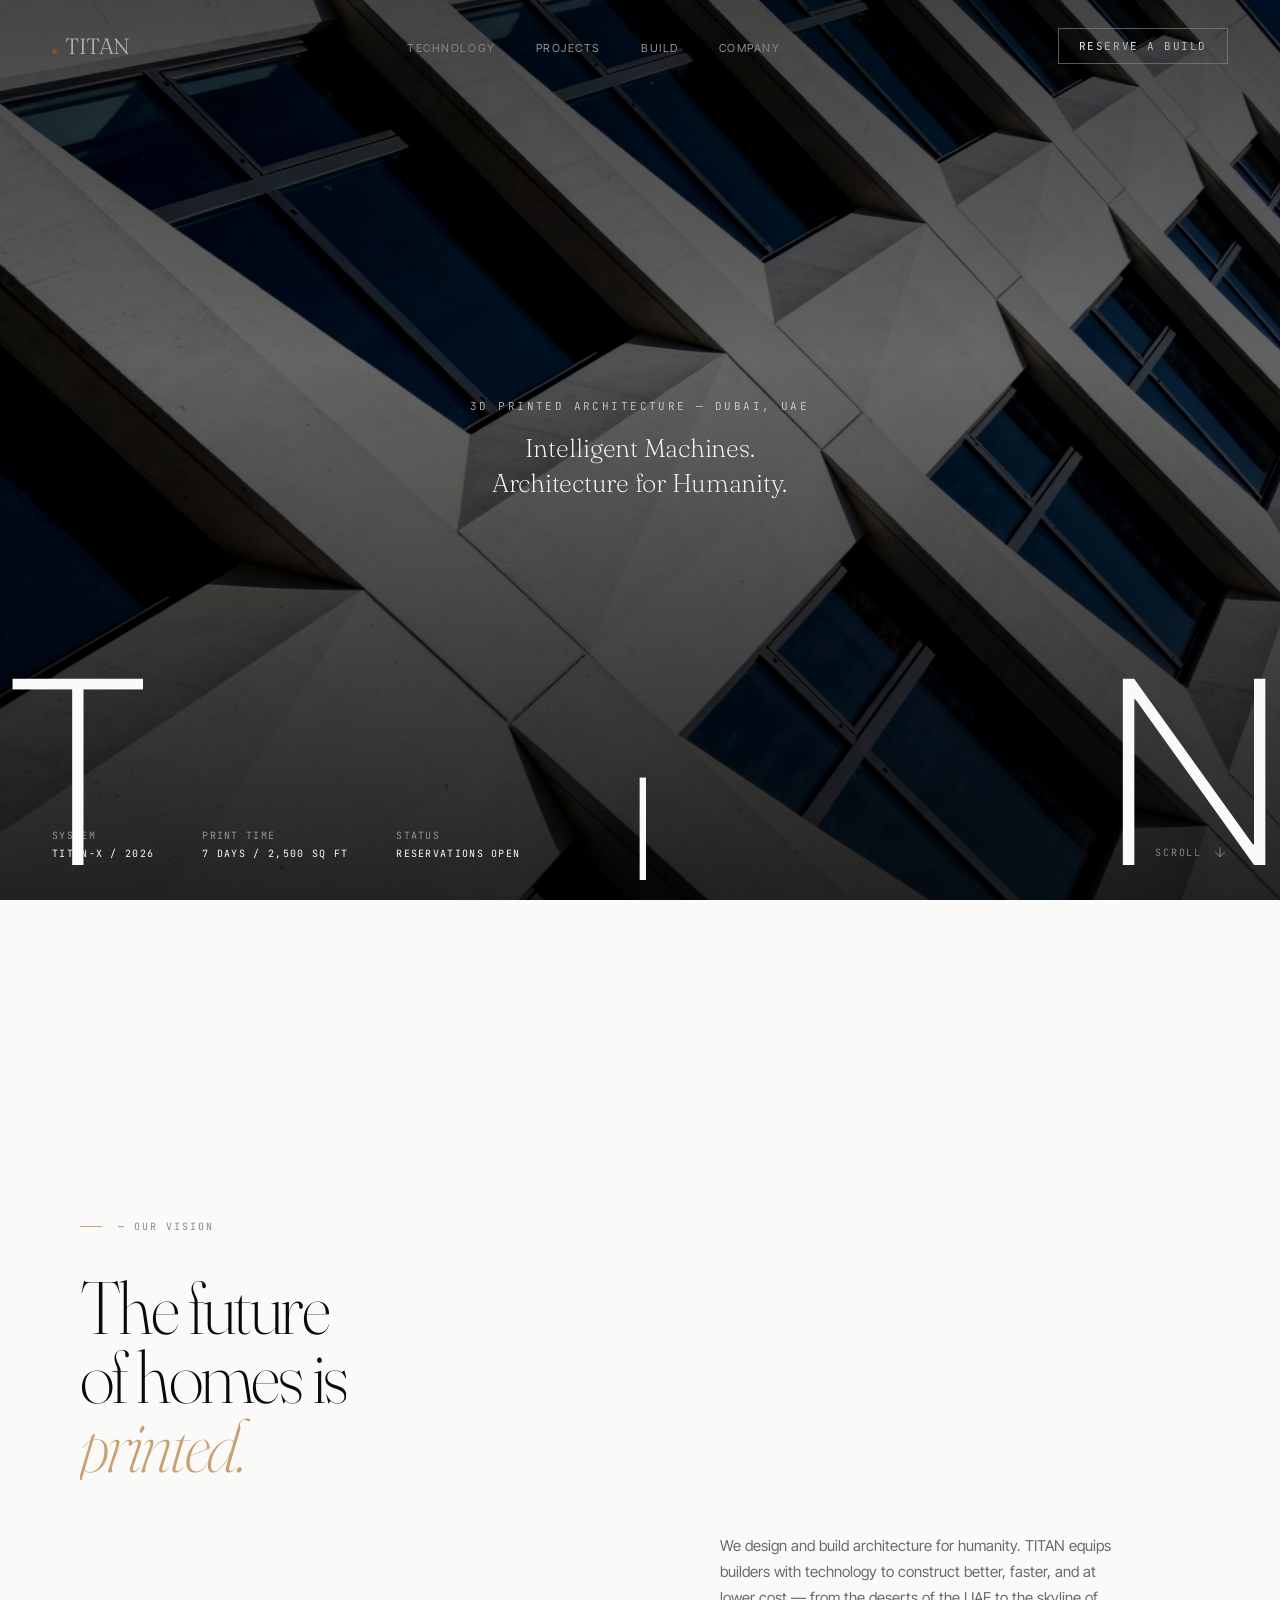
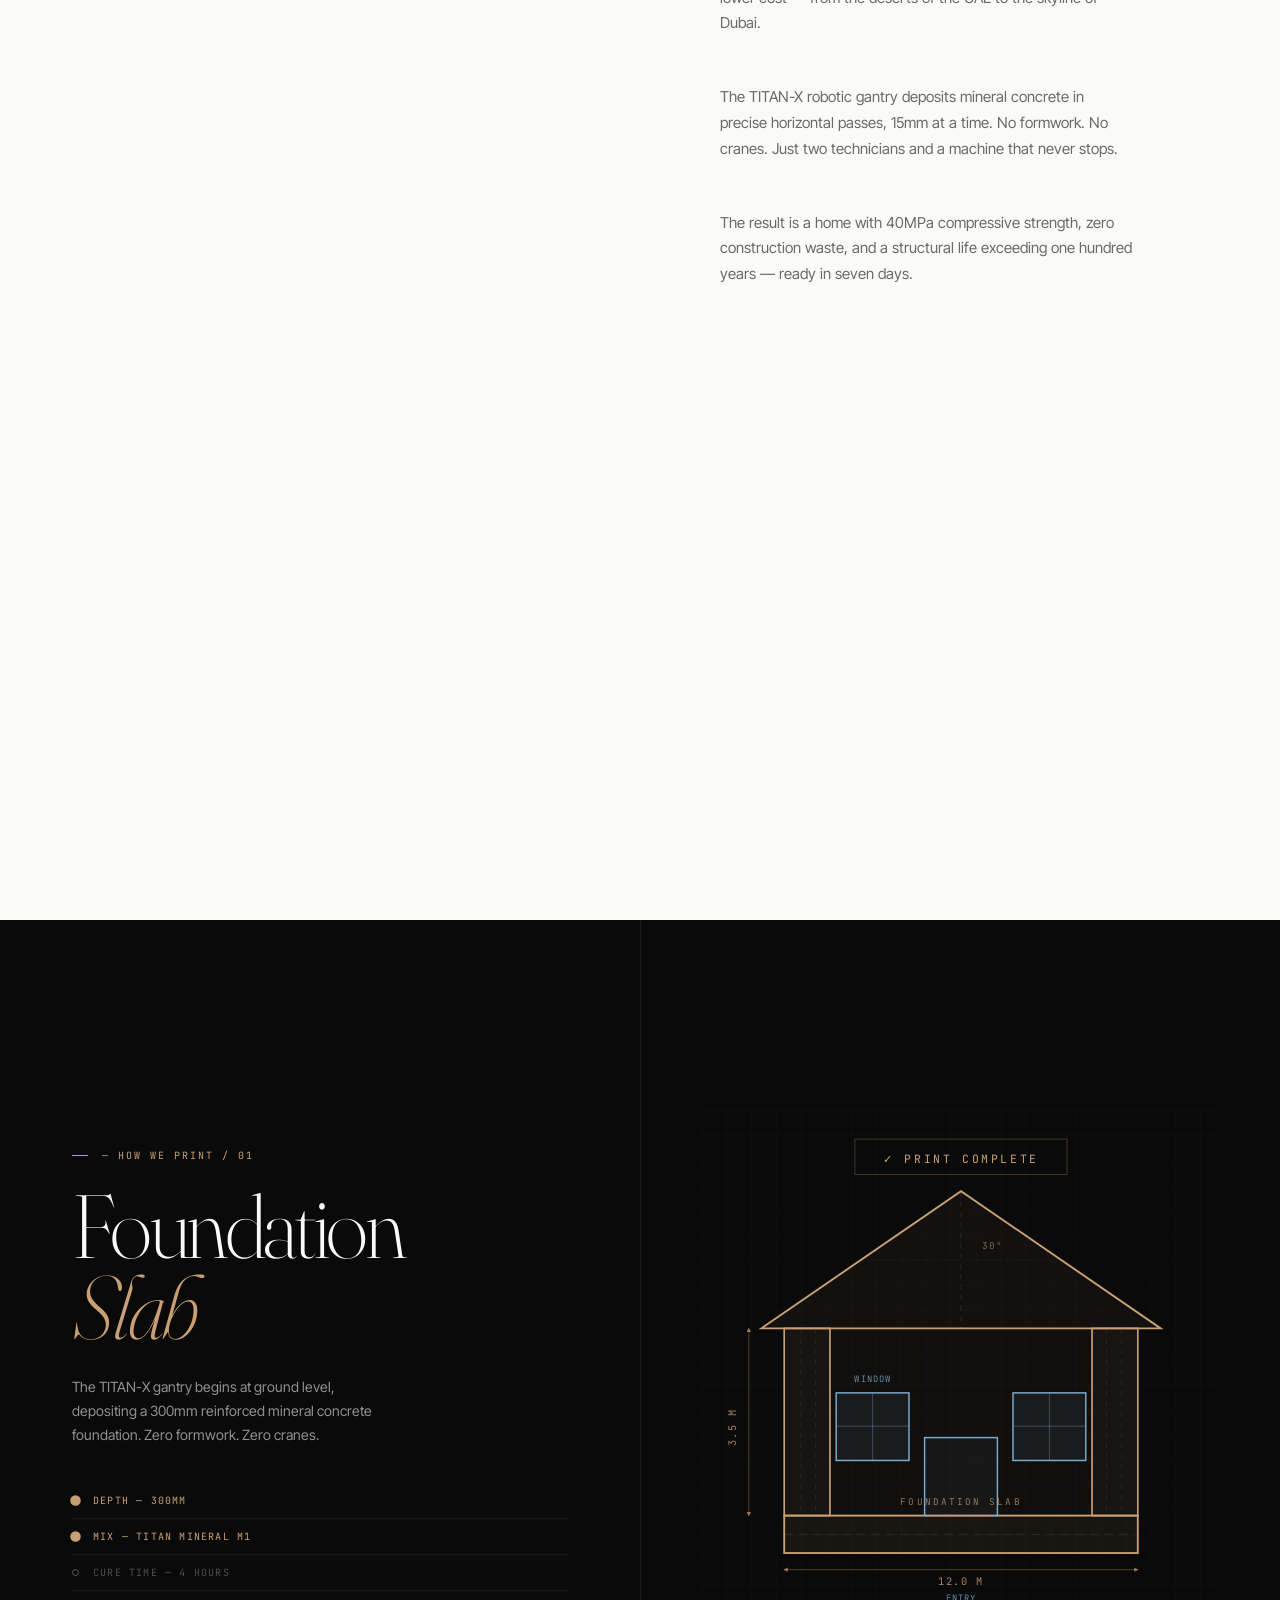
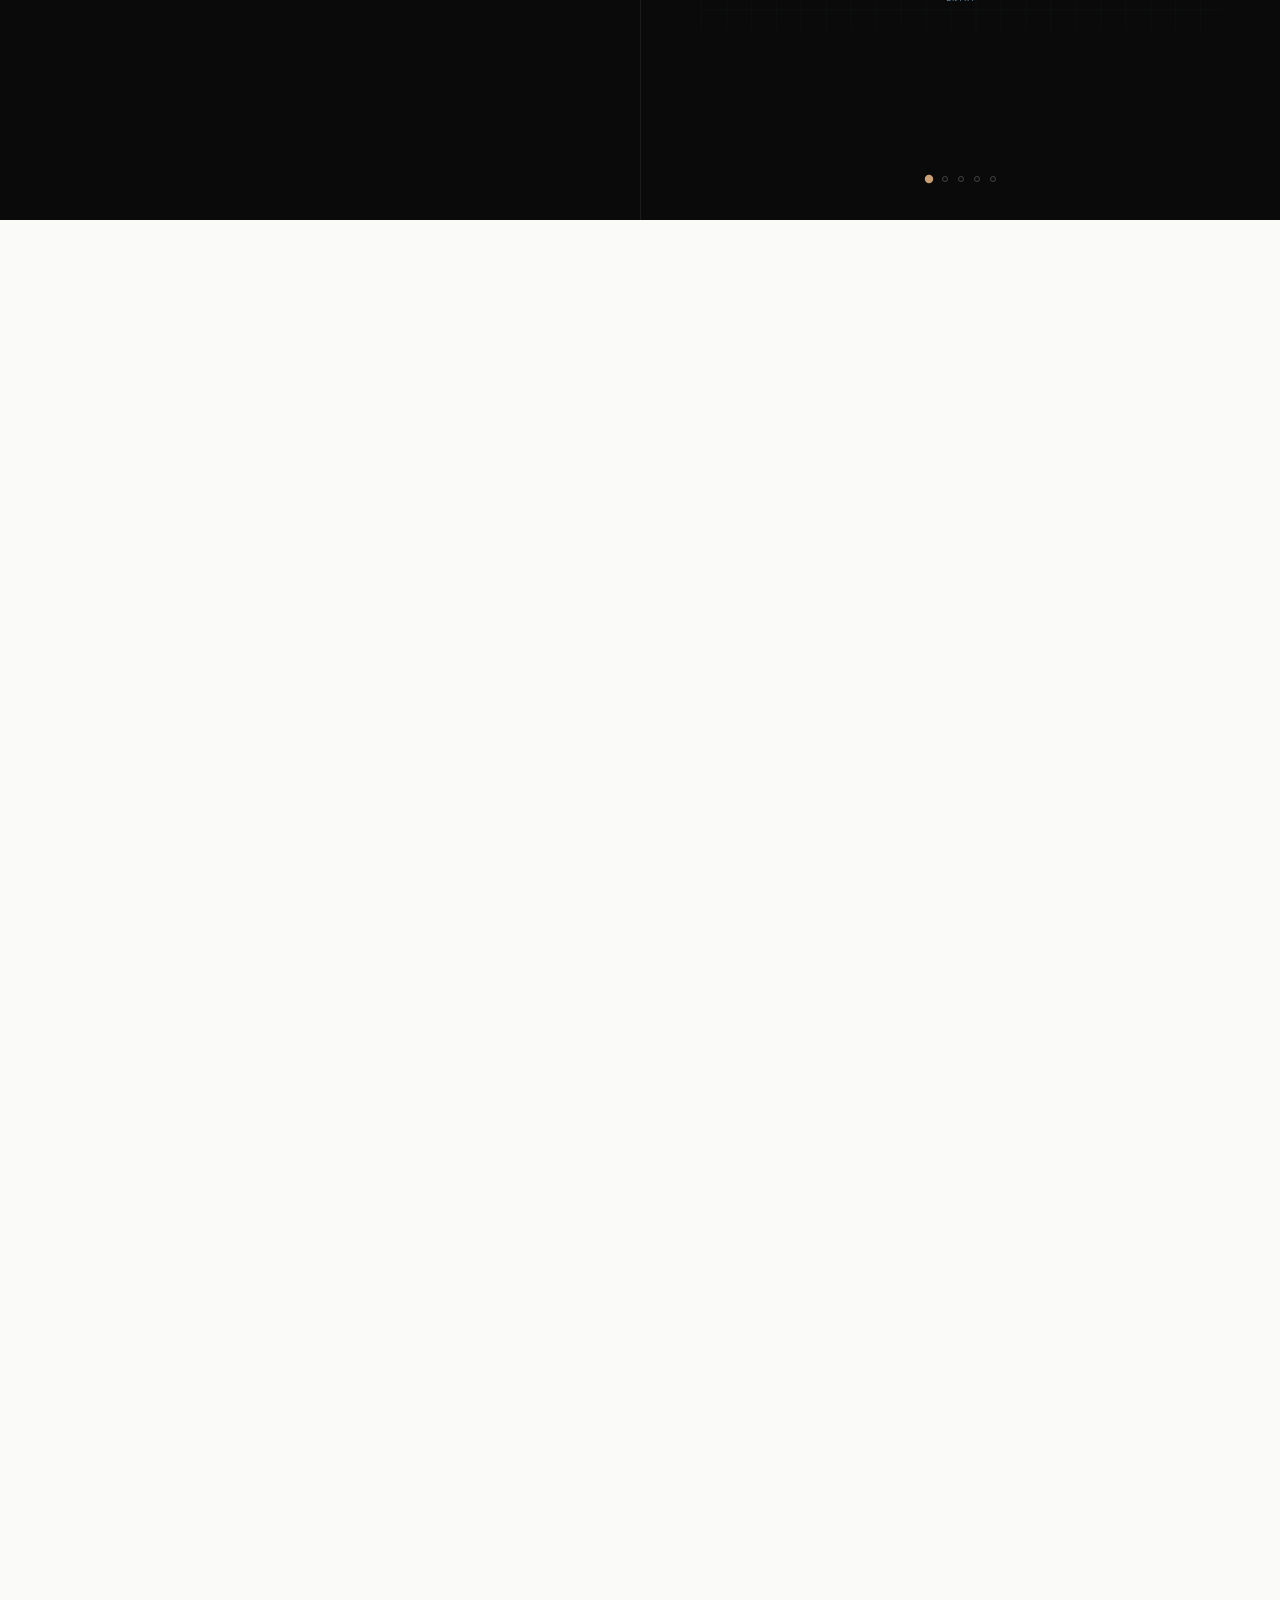
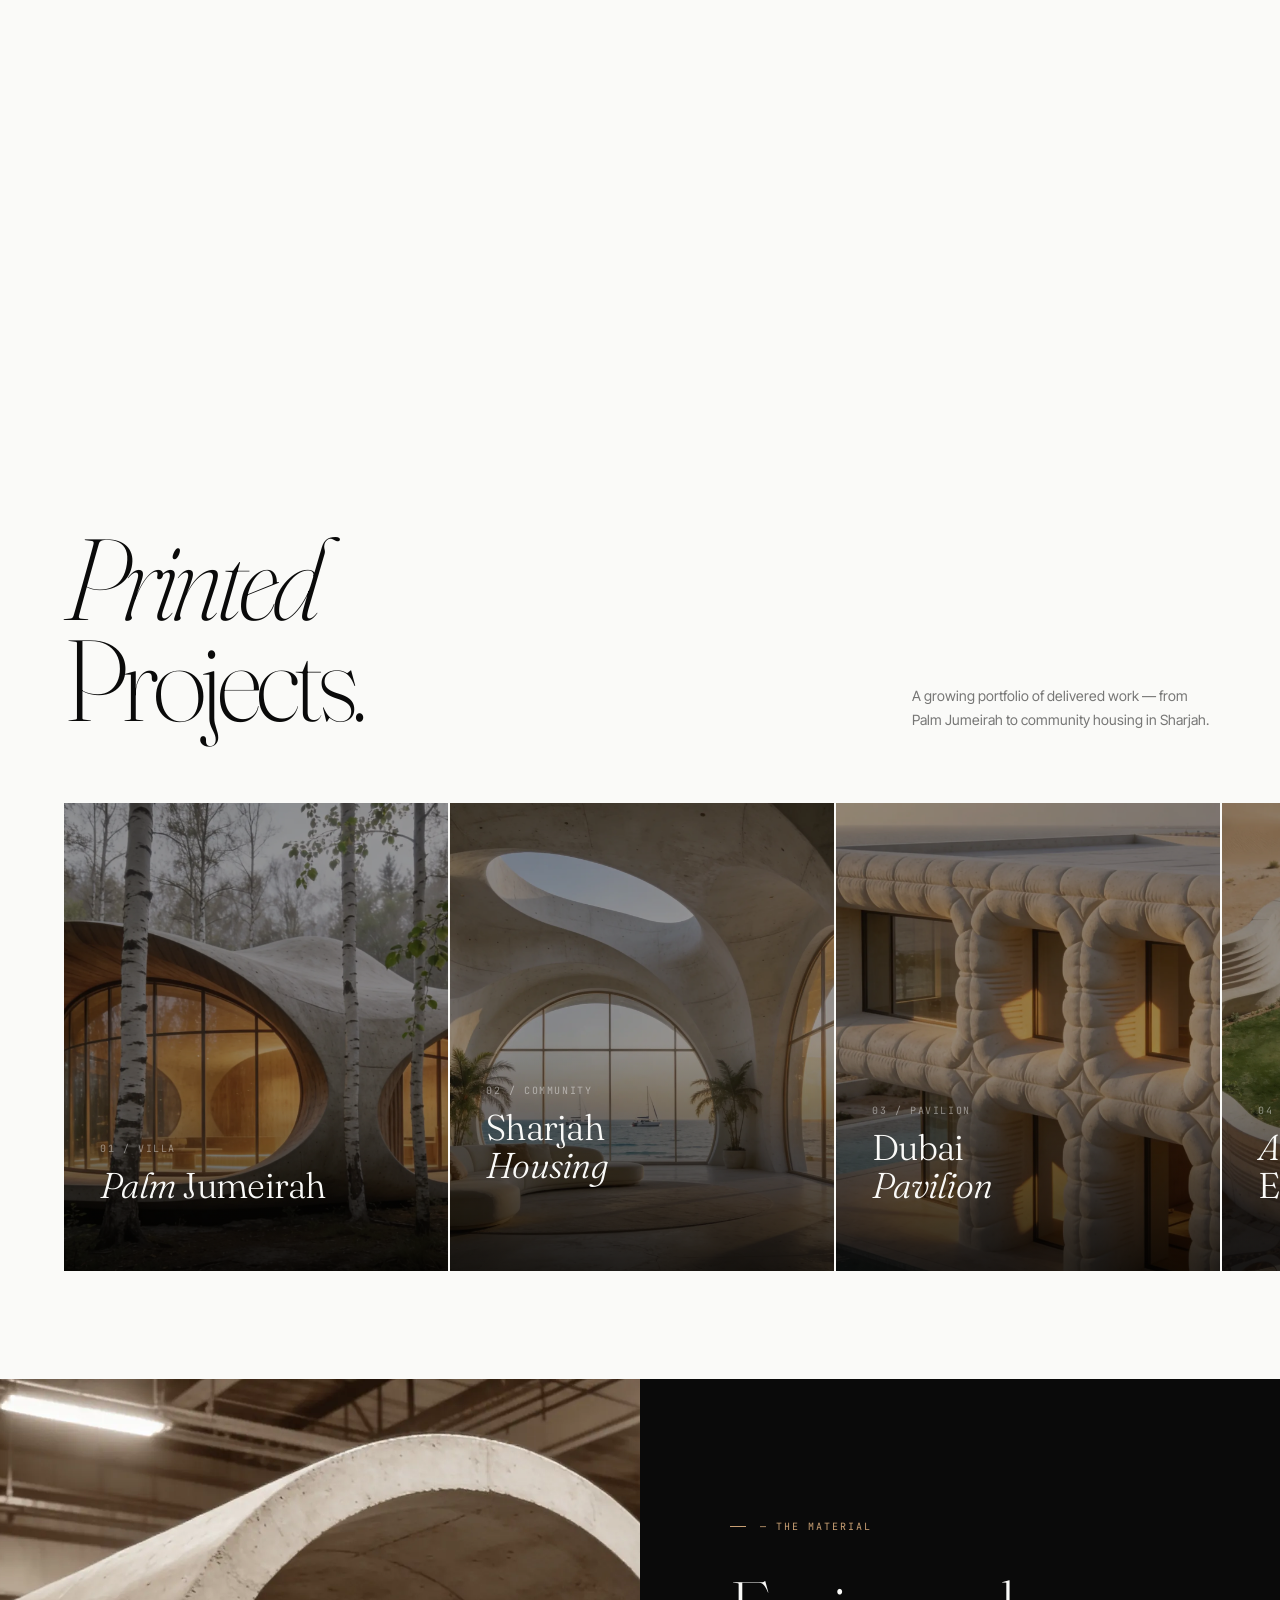
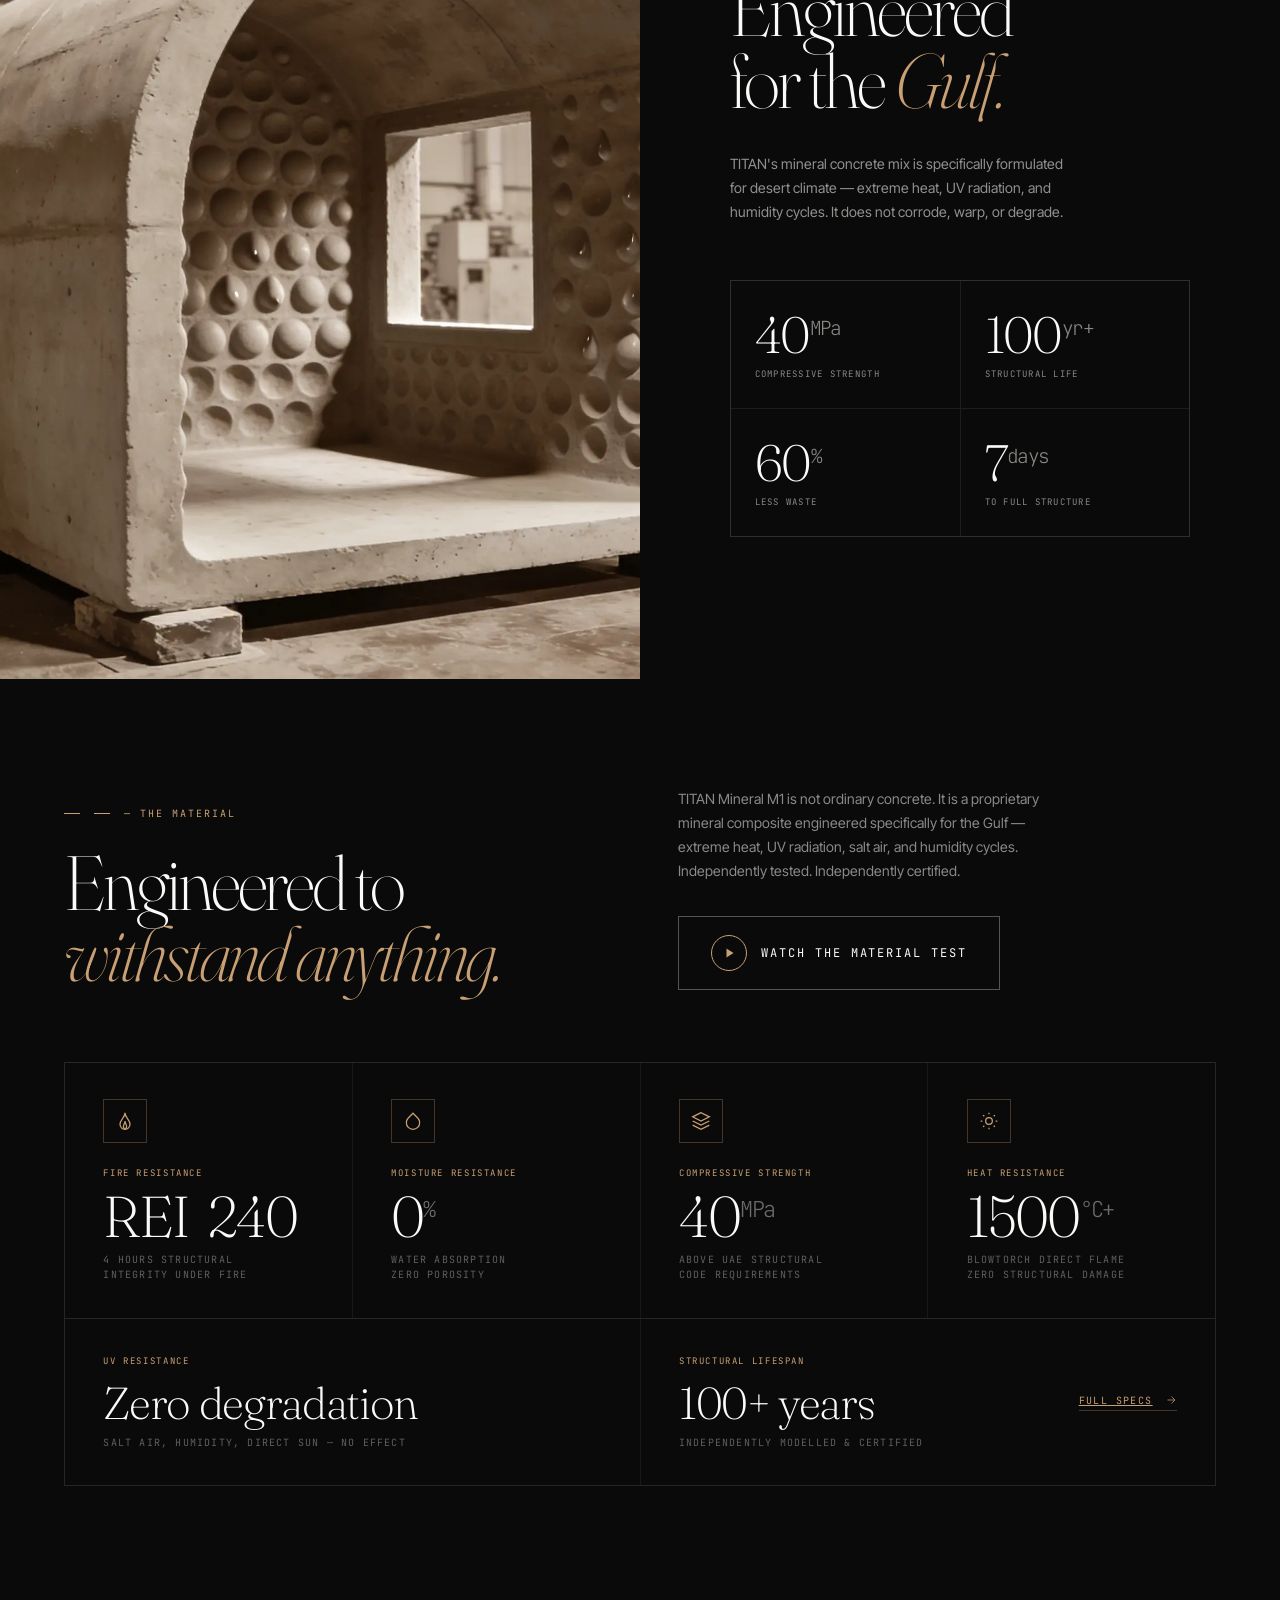
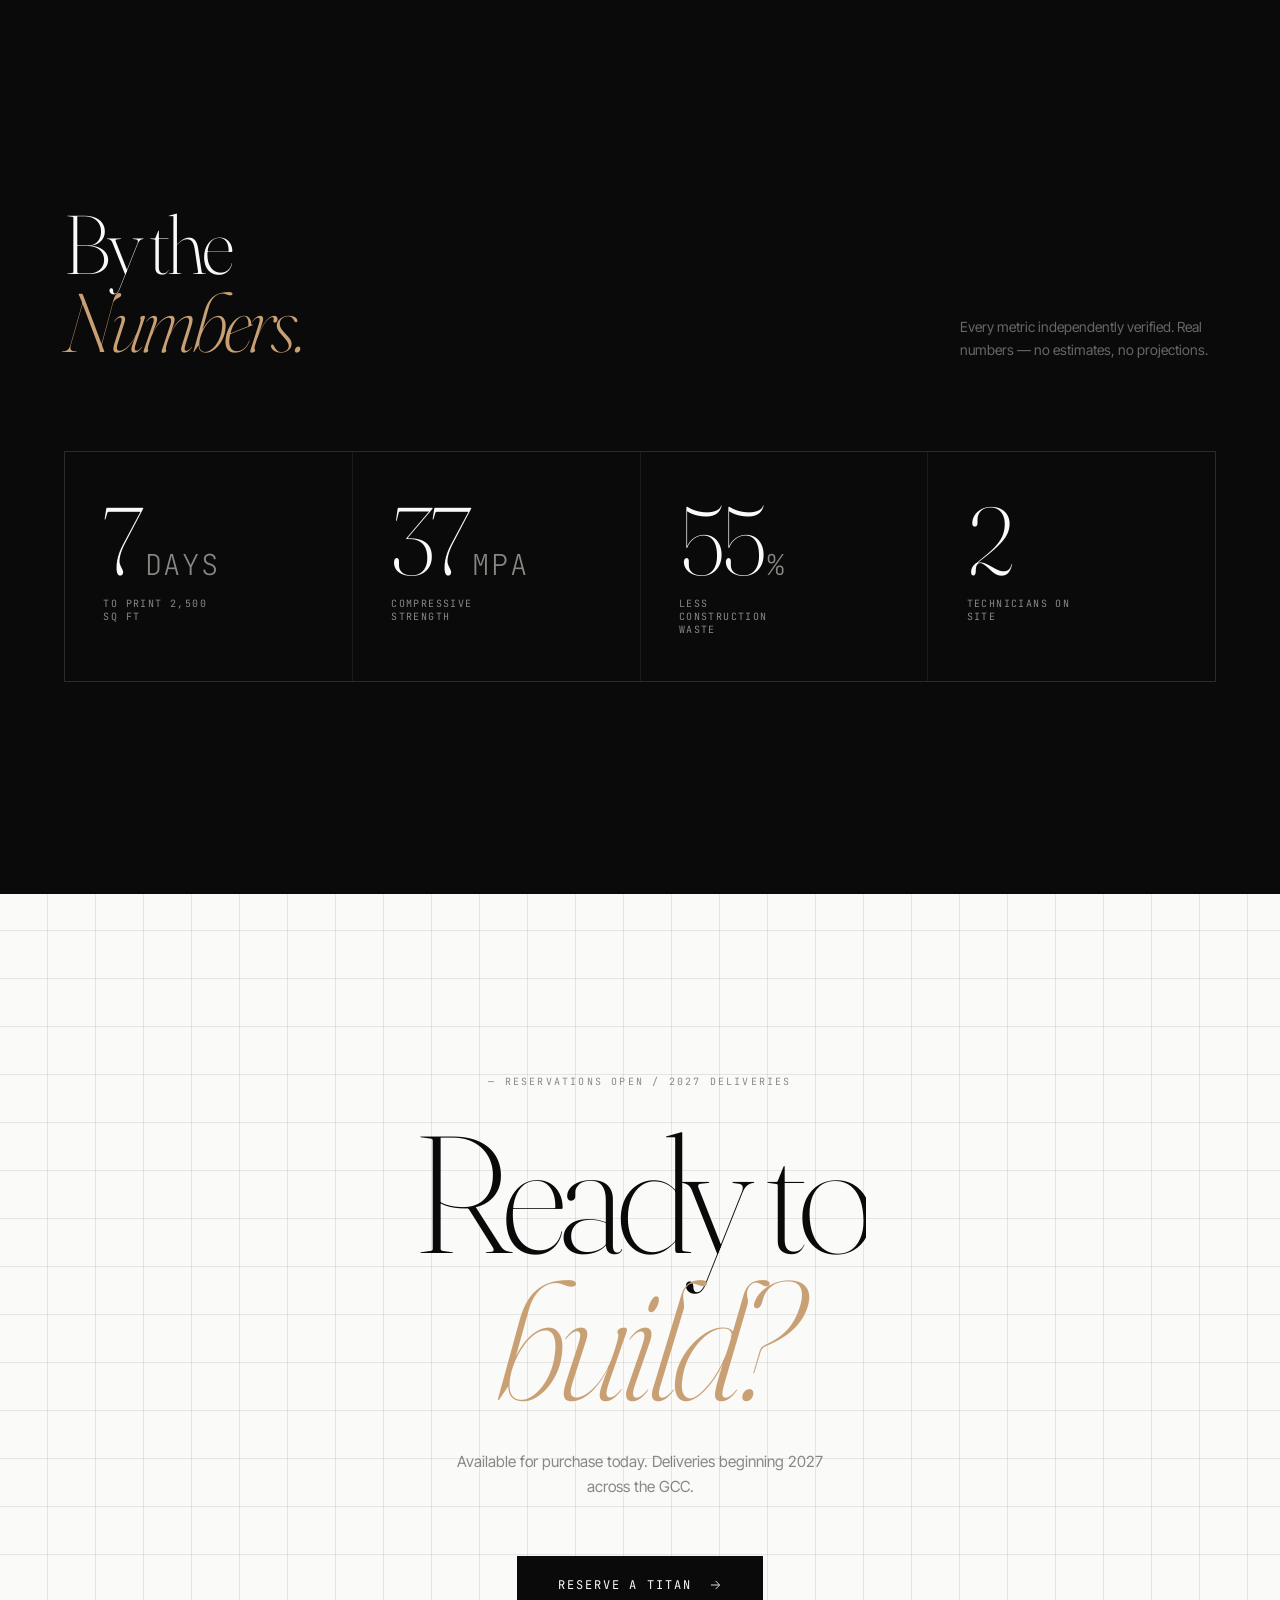
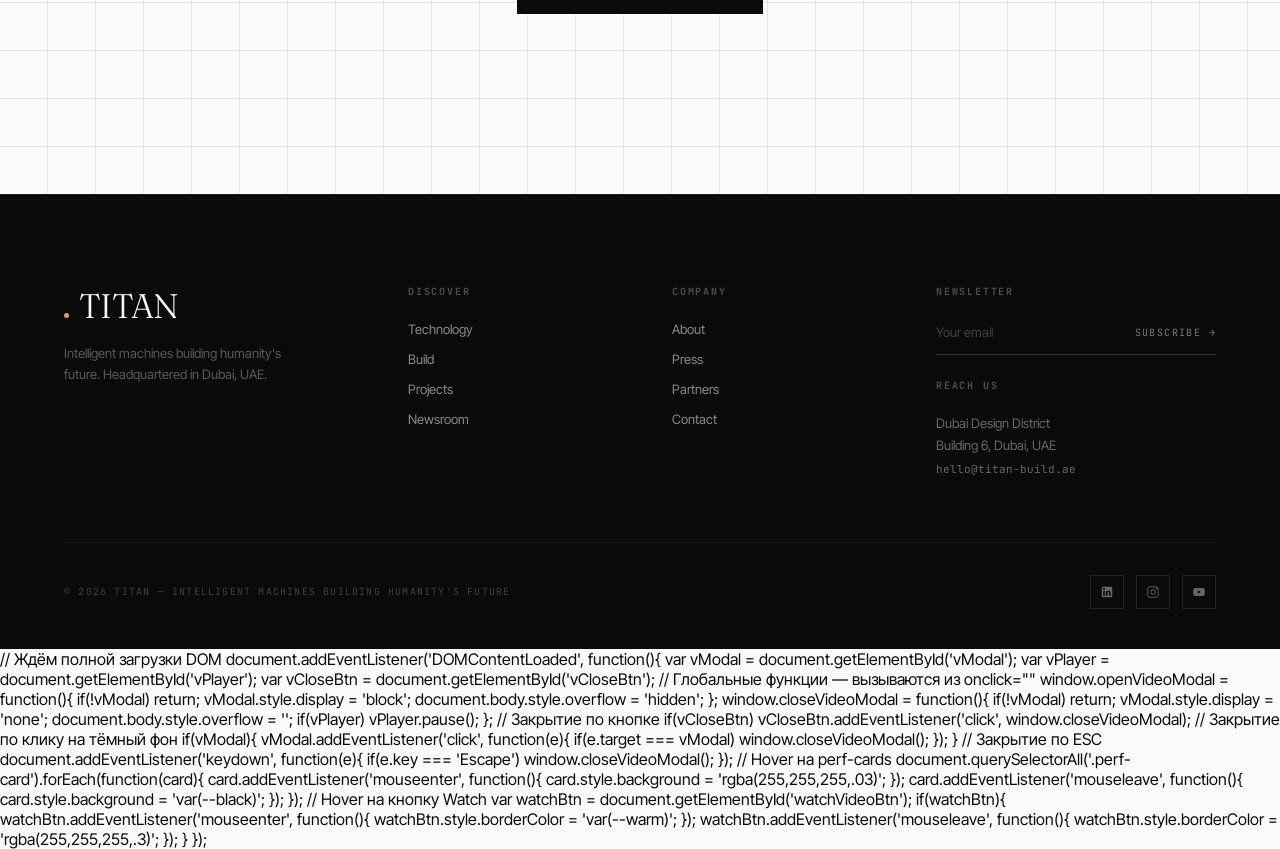
==== commit fa1cf81a: "Add files via upload" ====
--- a/index.html
+++ b/index.html
@@ -882,55 +882,55 @@
 </script>
 
 <script<script>
-var vModal = document.getElementById('vModal');
-var vPlayer = document.getElementById('vPlayer');
-var vCloseBtn = document.getElementById('vCloseBtn');
-
-function openVideoModal(){
-  vModal.style.display = 'block';
-  document.body.style.overflow = 'hidden';
-}
-
-function closeVideoModal(){
-  vModal.style.display = 'none';
-  document.body.style.overflow = '';
-  vPlayer.pause();
-}
-
-// Закрытие по кнопке
-vCloseBtn.addEventListener('click', closeVideoModal);
-
-// Закрытие по клику на фон
-vModal.addEventListener('click', function(e){
-  if(e.target === vModal || e.target === vModal.firstElementChild) closeVideoModal();
+// Ждём полной загрузки DOM
+document.addEventListener('DOMContentLoaded', function(){
+
+  var vModal  = document.getElementById('vModal');
+  var vPlayer = document.getElementById('vPlayer');
+  var vCloseBtn = document.getElementById('vCloseBtn');
+
+  // Глобальные функции — вызываются из onclick=""
+  window.openVideoModal = function(){
+    if(!vModal) return;
+    vModal.style.display = 'block';
+    document.body.style.overflow = 'hidden';
+  };
+
+  window.closeVideoModal = function(){
+    if(!vModal) return;
+    vModal.style.display = 'none';
+    document.body.style.overflow = '';
+    if(vPlayer) vPlayer.pause();
+  };
+
+  // Закрытие по кнопке
+  if(vCloseBtn) vCloseBtn.addEventListener('click', window.closeVideoModal);
+
+  // Закрытие по клику на тёмный фон
+  if(vModal){
+    vModal.addEventListener('click', function(e){
+      if(e.target === vModal) window.closeVideoModal();
+    });
+  }
+
+  // Закрытие по ESC
+  document.addEventListener('keydown', function(e){
+    if(e.key === 'Escape') window.closeVideoModal();
+  });
+
+  // Hover на perf-cards
+  document.querySelectorAll('.perf-card').forEach(function(card){
+    card.addEventListener('mouseenter', function(){ card.style.background = 'rgba(255,255,255,.03)'; });
+    card.addEventListener('mouseleave', function(){ card.style.background = 'var(--black)'; });
+  });
+
+  // Hover на кнопку Watch
+  var watchBtn = document.getElementById('watchVideoBtn');
+  if(watchBtn){
+    watchBtn.addEventListener('mouseenter', function(){ watchBtn.style.borderColor = 'var(--warm)'; });
+    watchBtn.addEventListener('mouseleave', function(){ watchBtn.style.borderColor = 'rgba(255,255,255,.3)'; });
+  }
+
 });
-
-// Закрытие по ESC
-document.addEventListener('keydown', function(e){
-  if(e.key === 'Escape') closeVideoModal();
-});
-
-/* ── PERF CARDS HOVER ── */
-document.querySelectorAll('.perf-card').forEach(function(card){
-  card.addEventListener('mouseenter', function(){
-    card.style.background = 'rgba(255,255,255,.03)';
-  });
-  card.addEventListener('mouseleave', function(){
-    card.style.background = 'var(--black)';
-  });
-});
-
-/* ── WATCH BTN HOVER ── */
-var watchBtn = document.getElementById('watchVideoBtn');
-if(watchBtn){
-  watchBtn.addEventListener('mouseenter', function(){
-    watchBtn.style.borderColor = 'var(--warm)';
-    watchBtn.style.gap = '20px';
-  });
-  watchBtn.addEventListener('mouseleave', function(){
-    watchBtn.style.borderColor = 'rgba(255,255,255,.3)';
-    watchBtn.style.gap = '14px';
-  });
-}
 </script>
 </body>
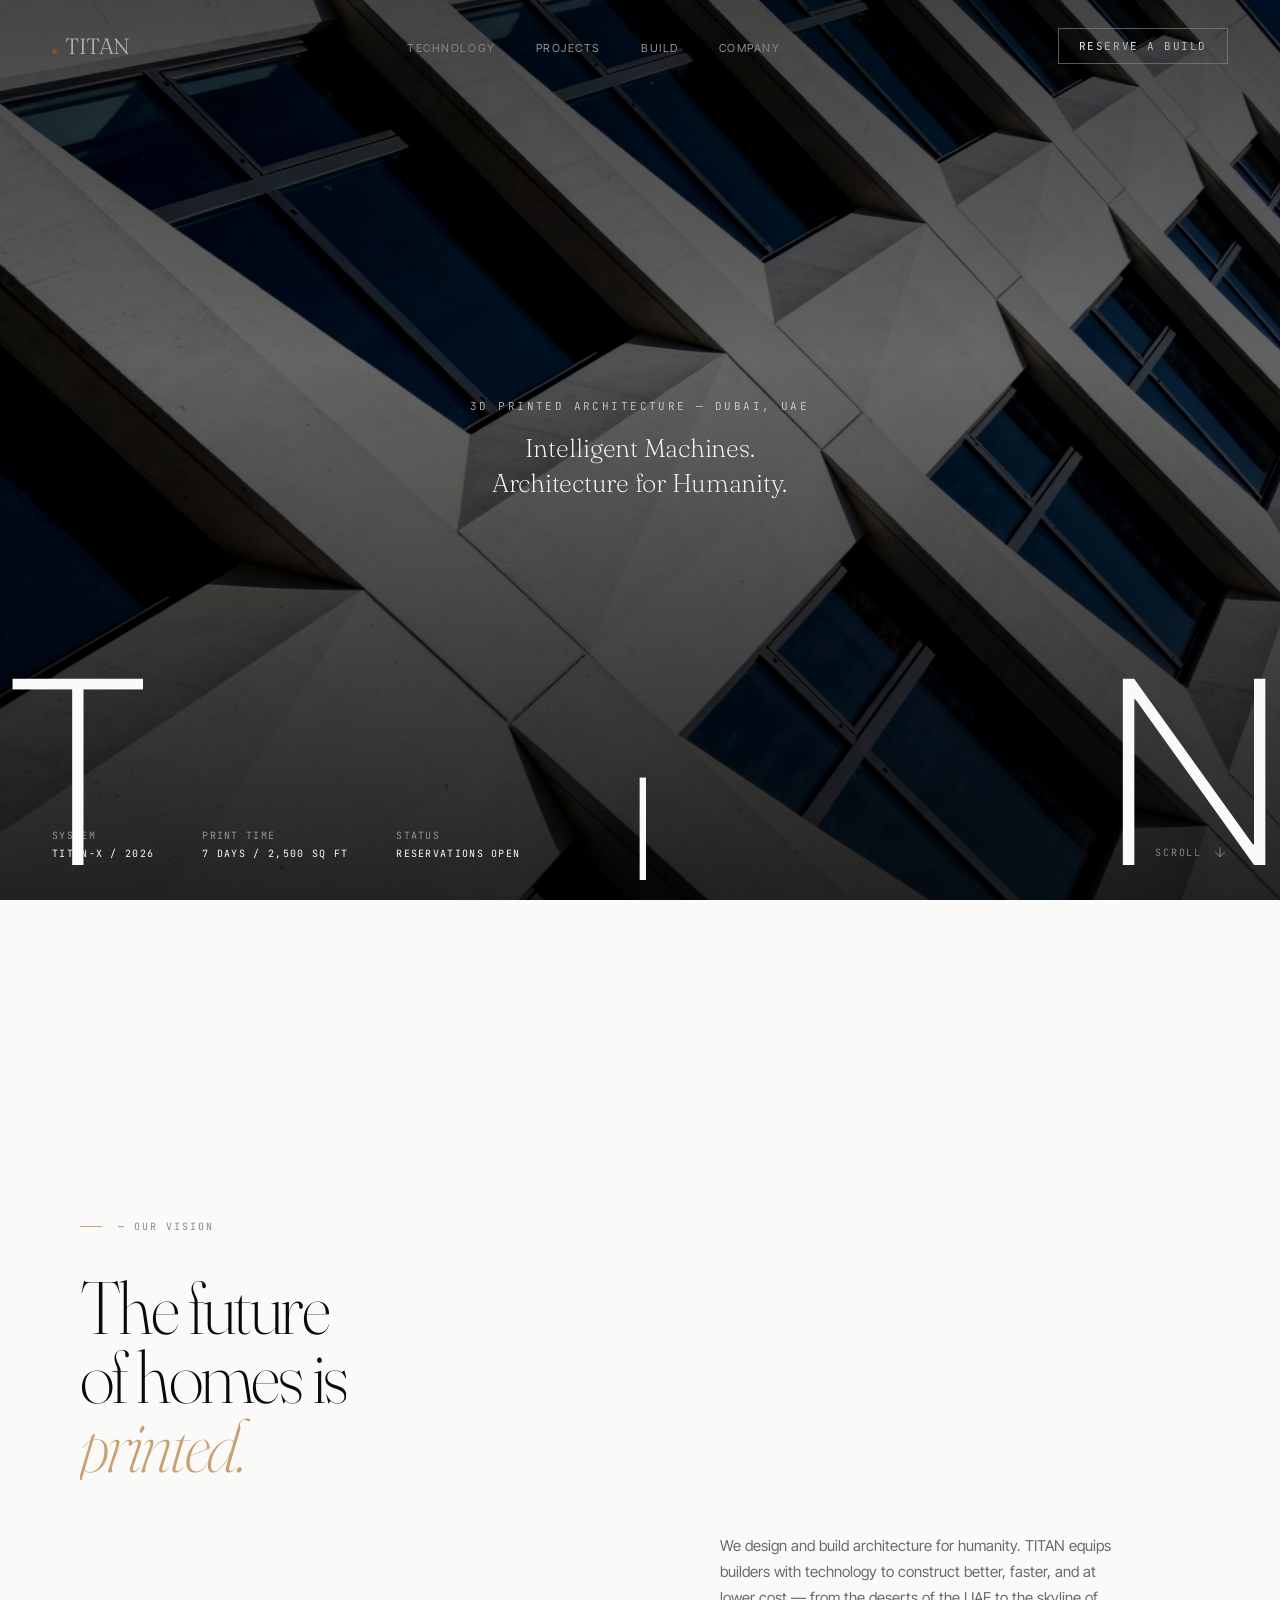
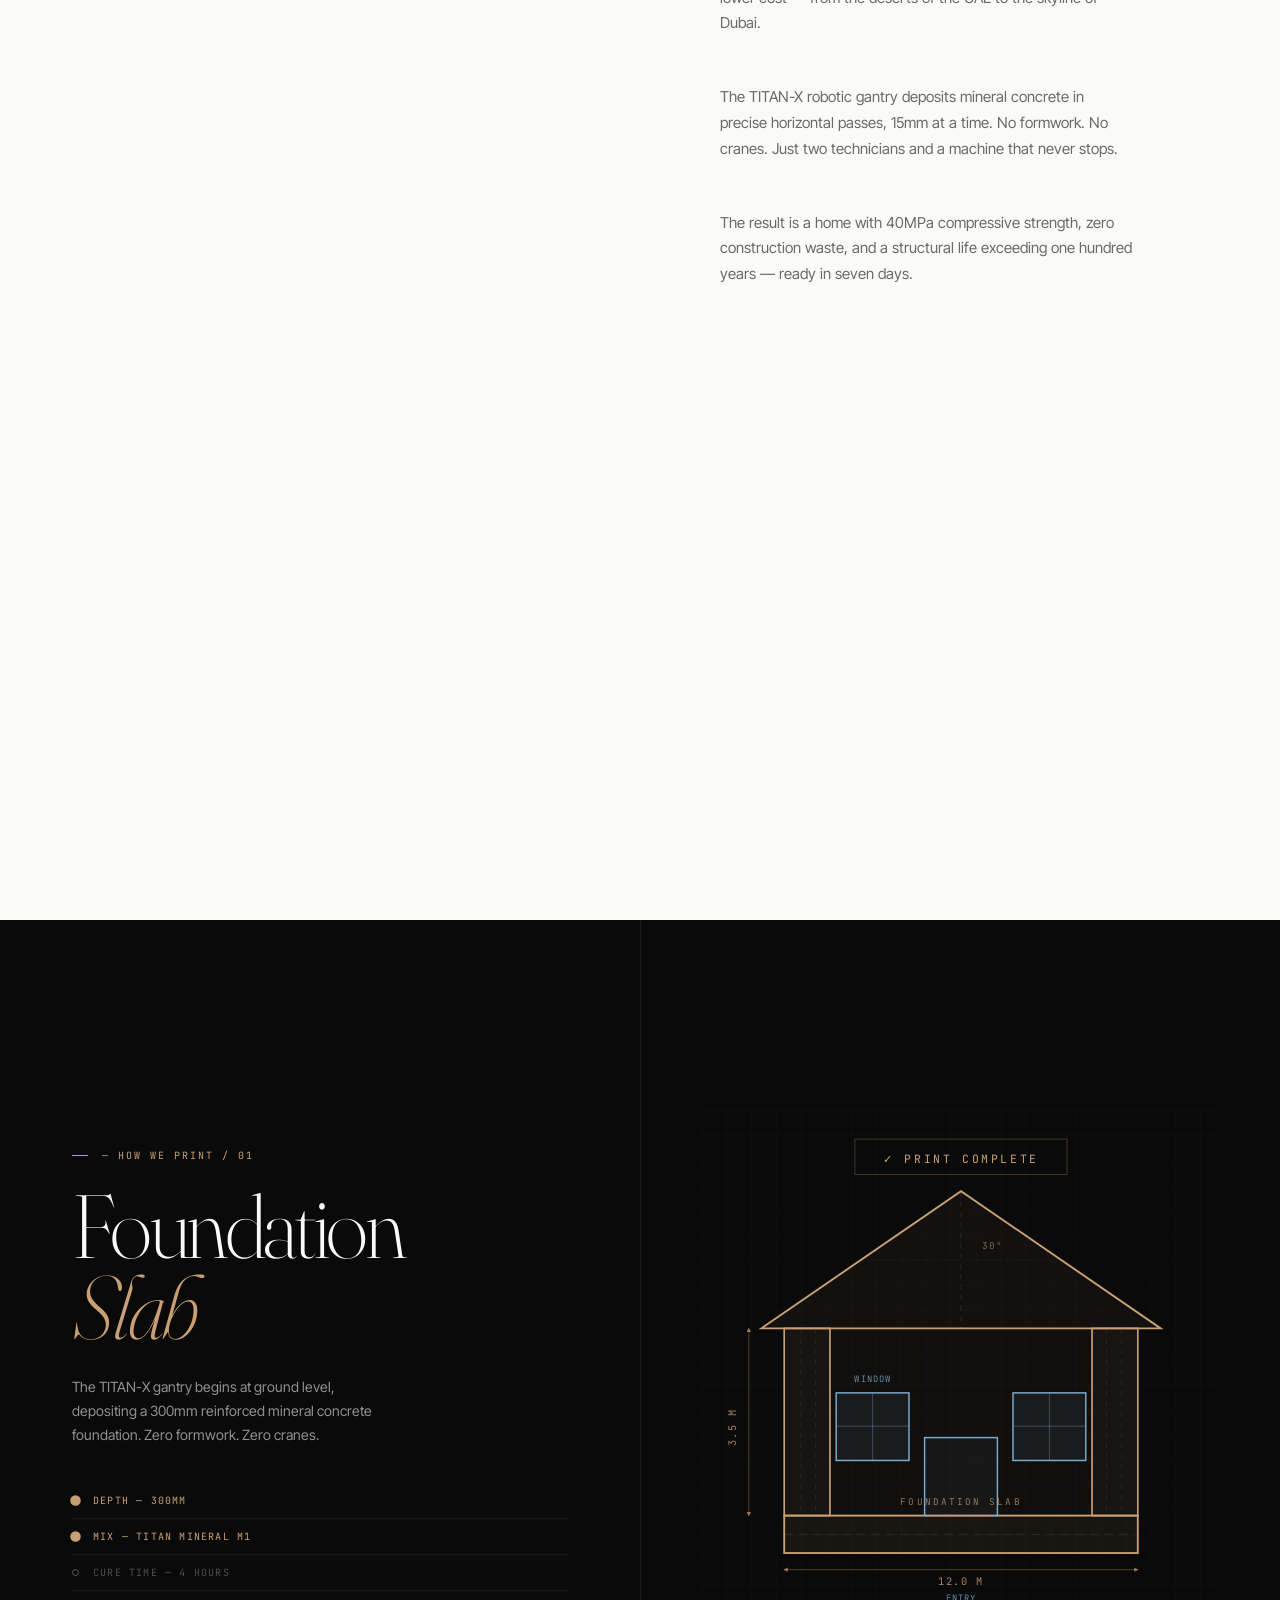
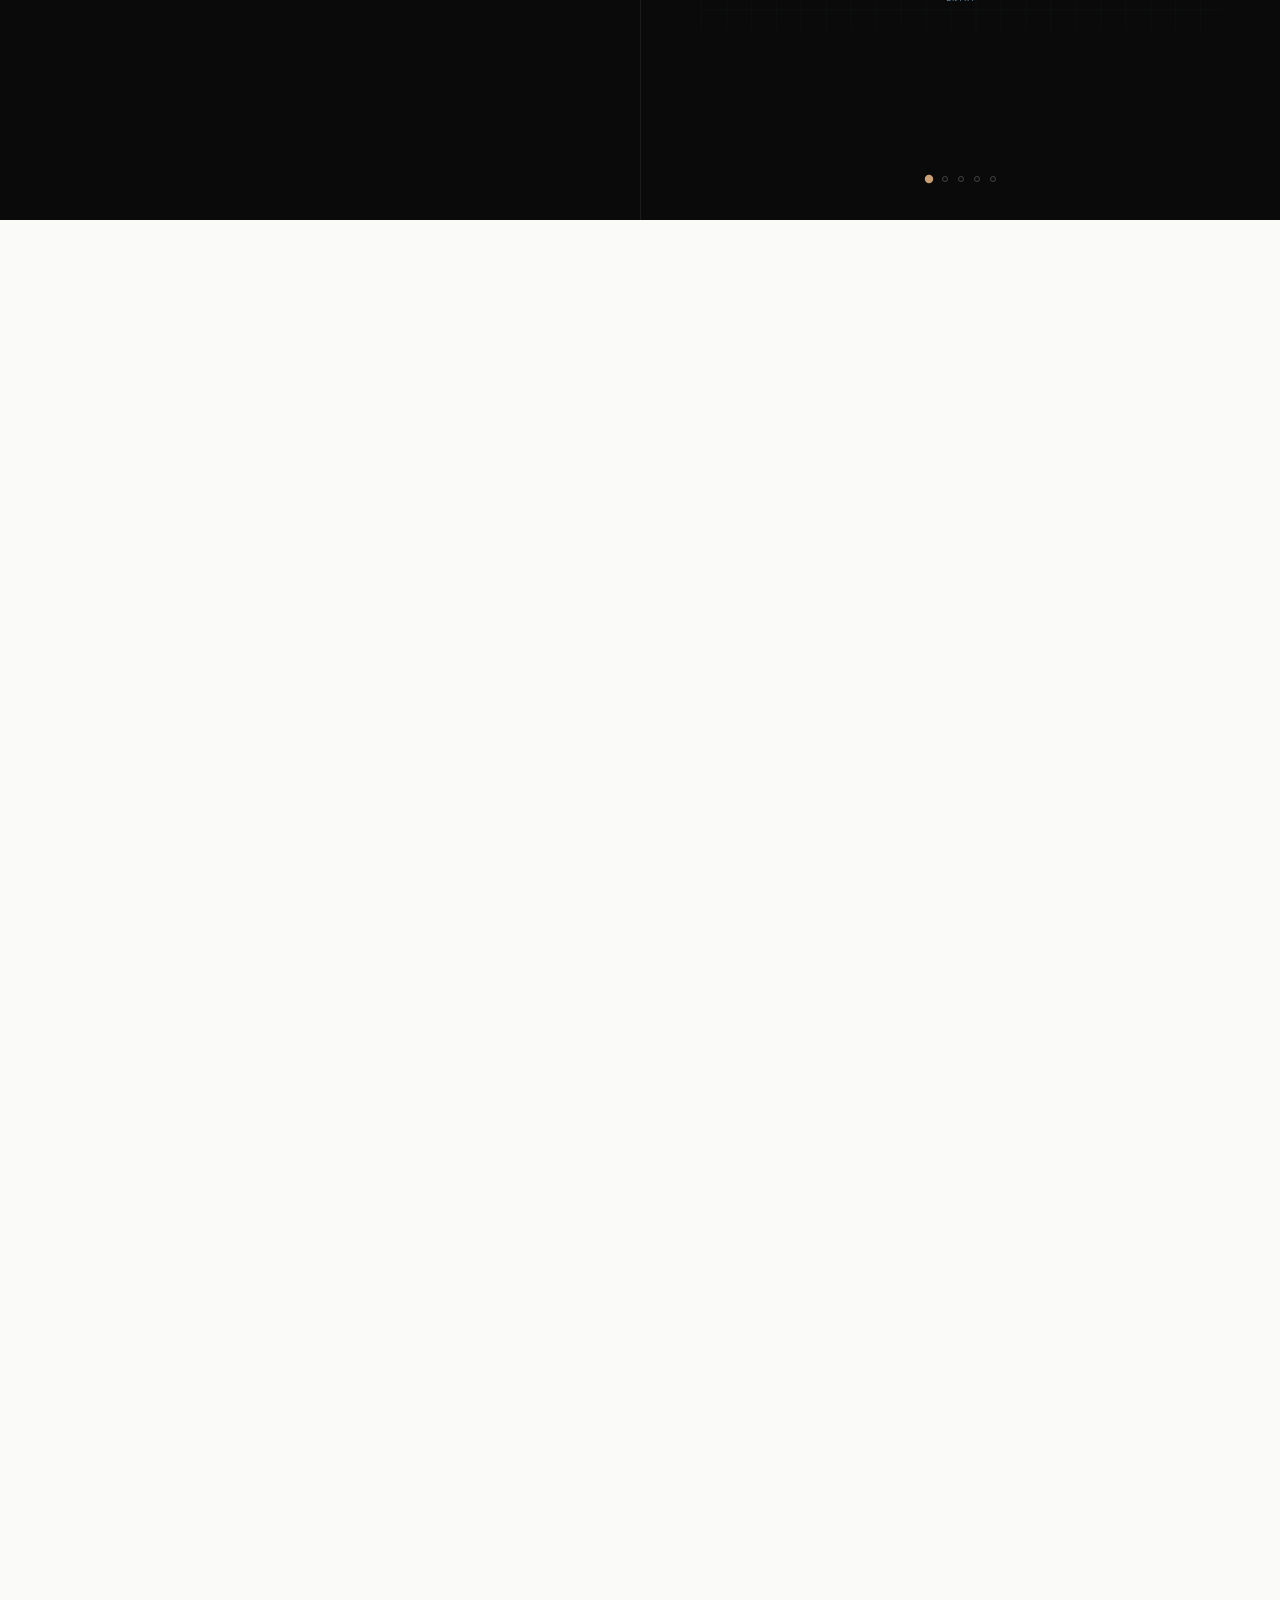
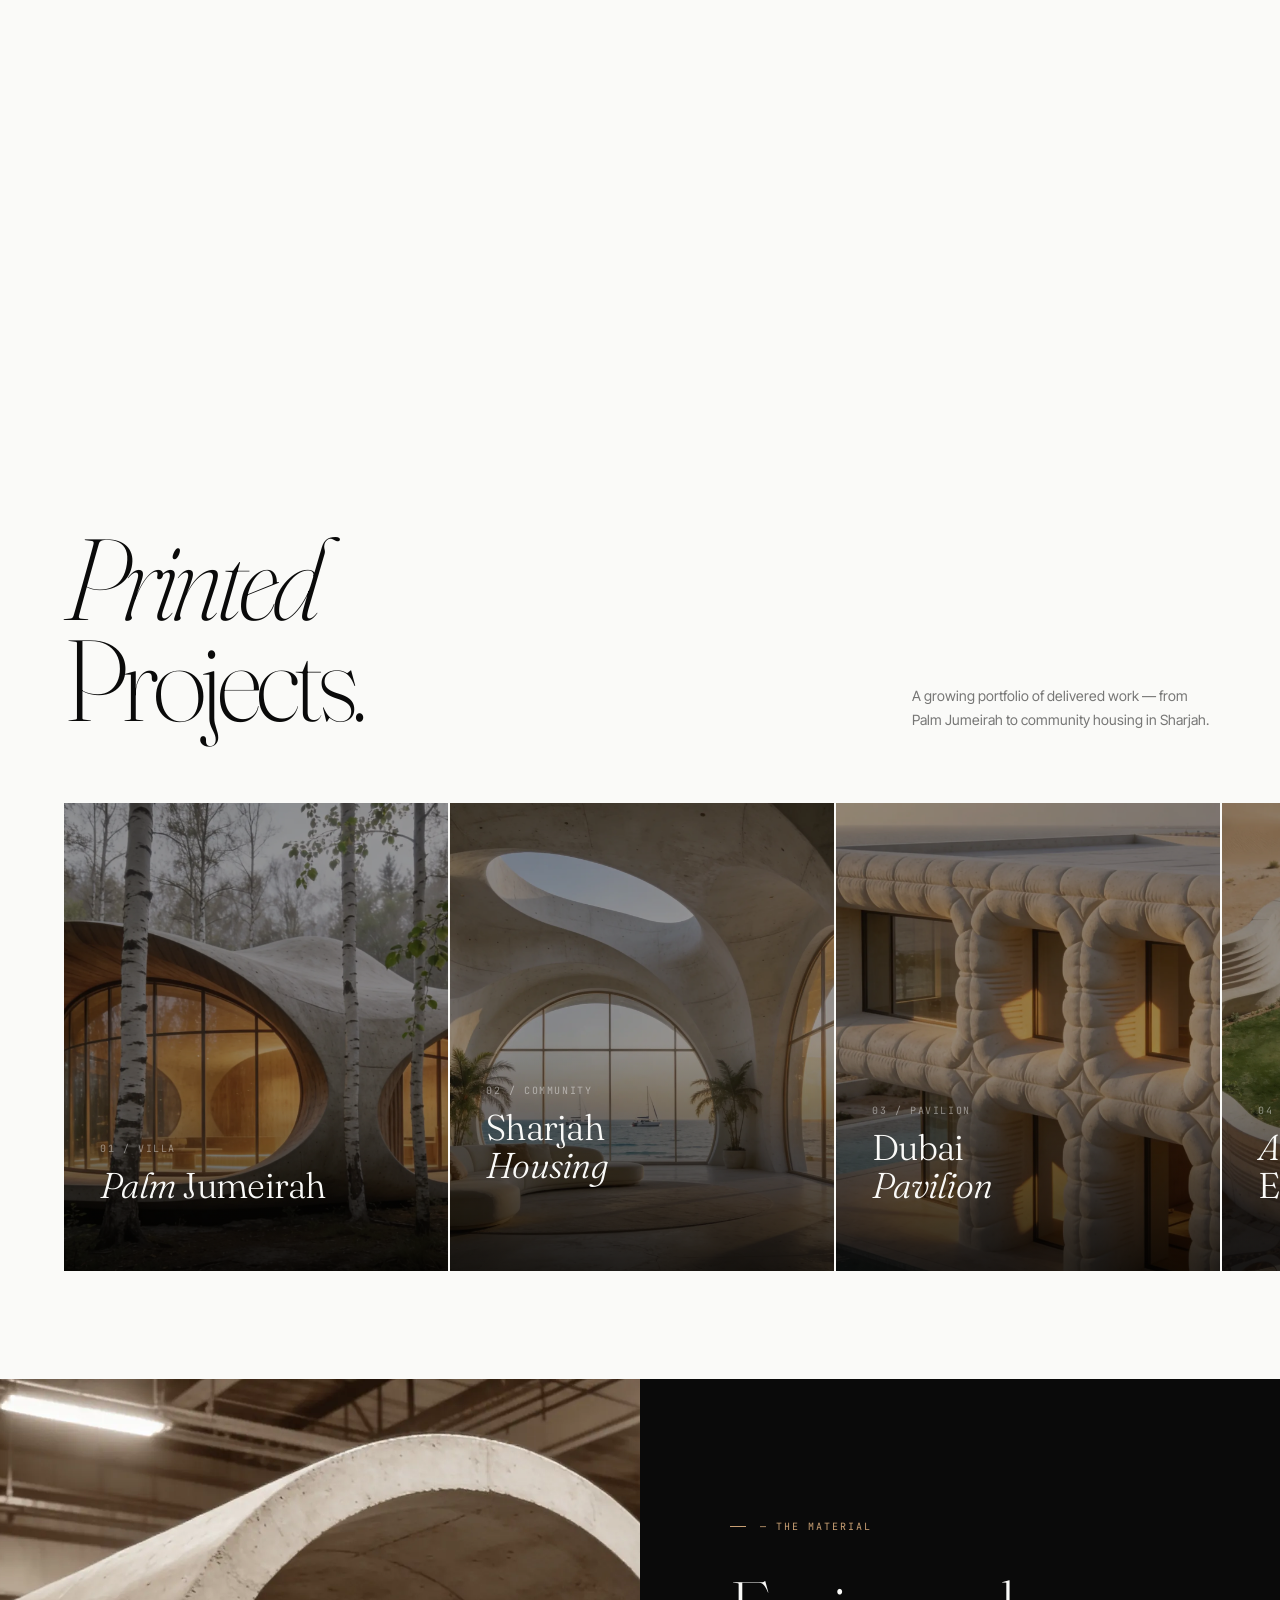
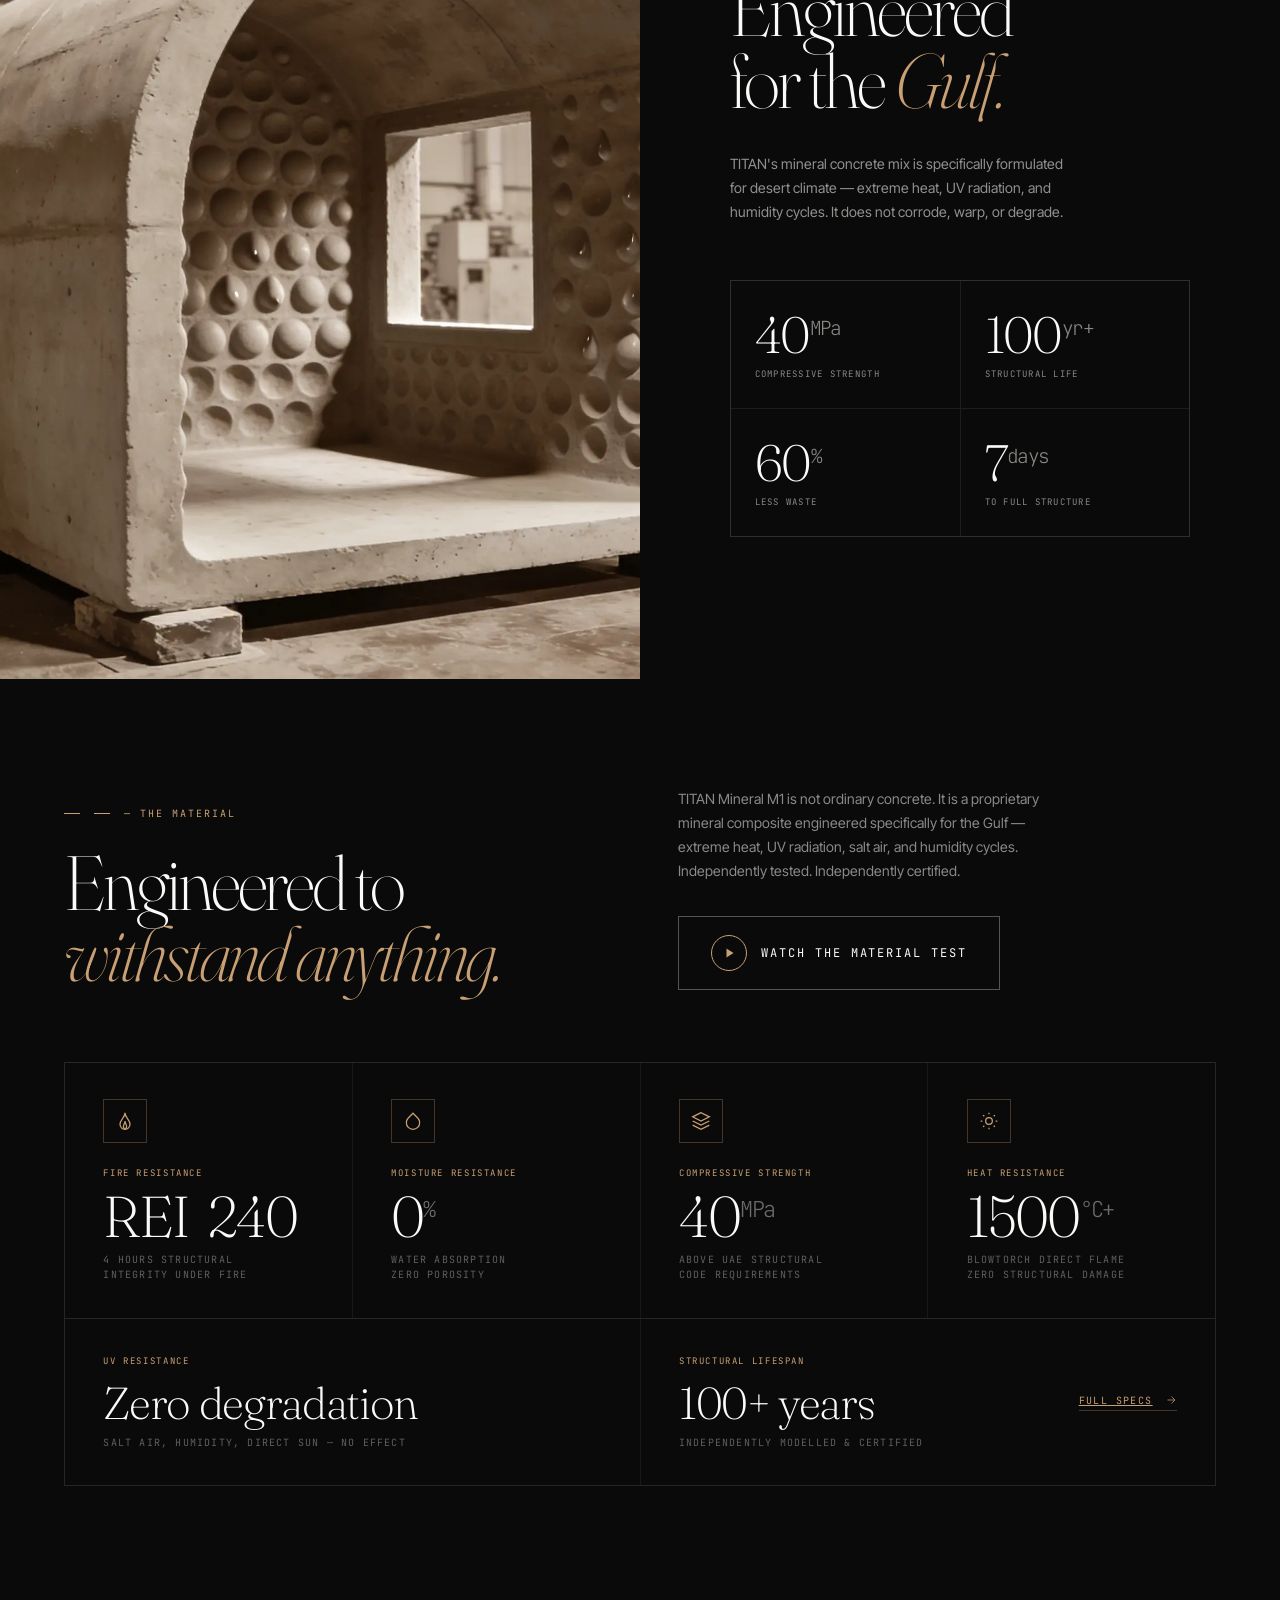
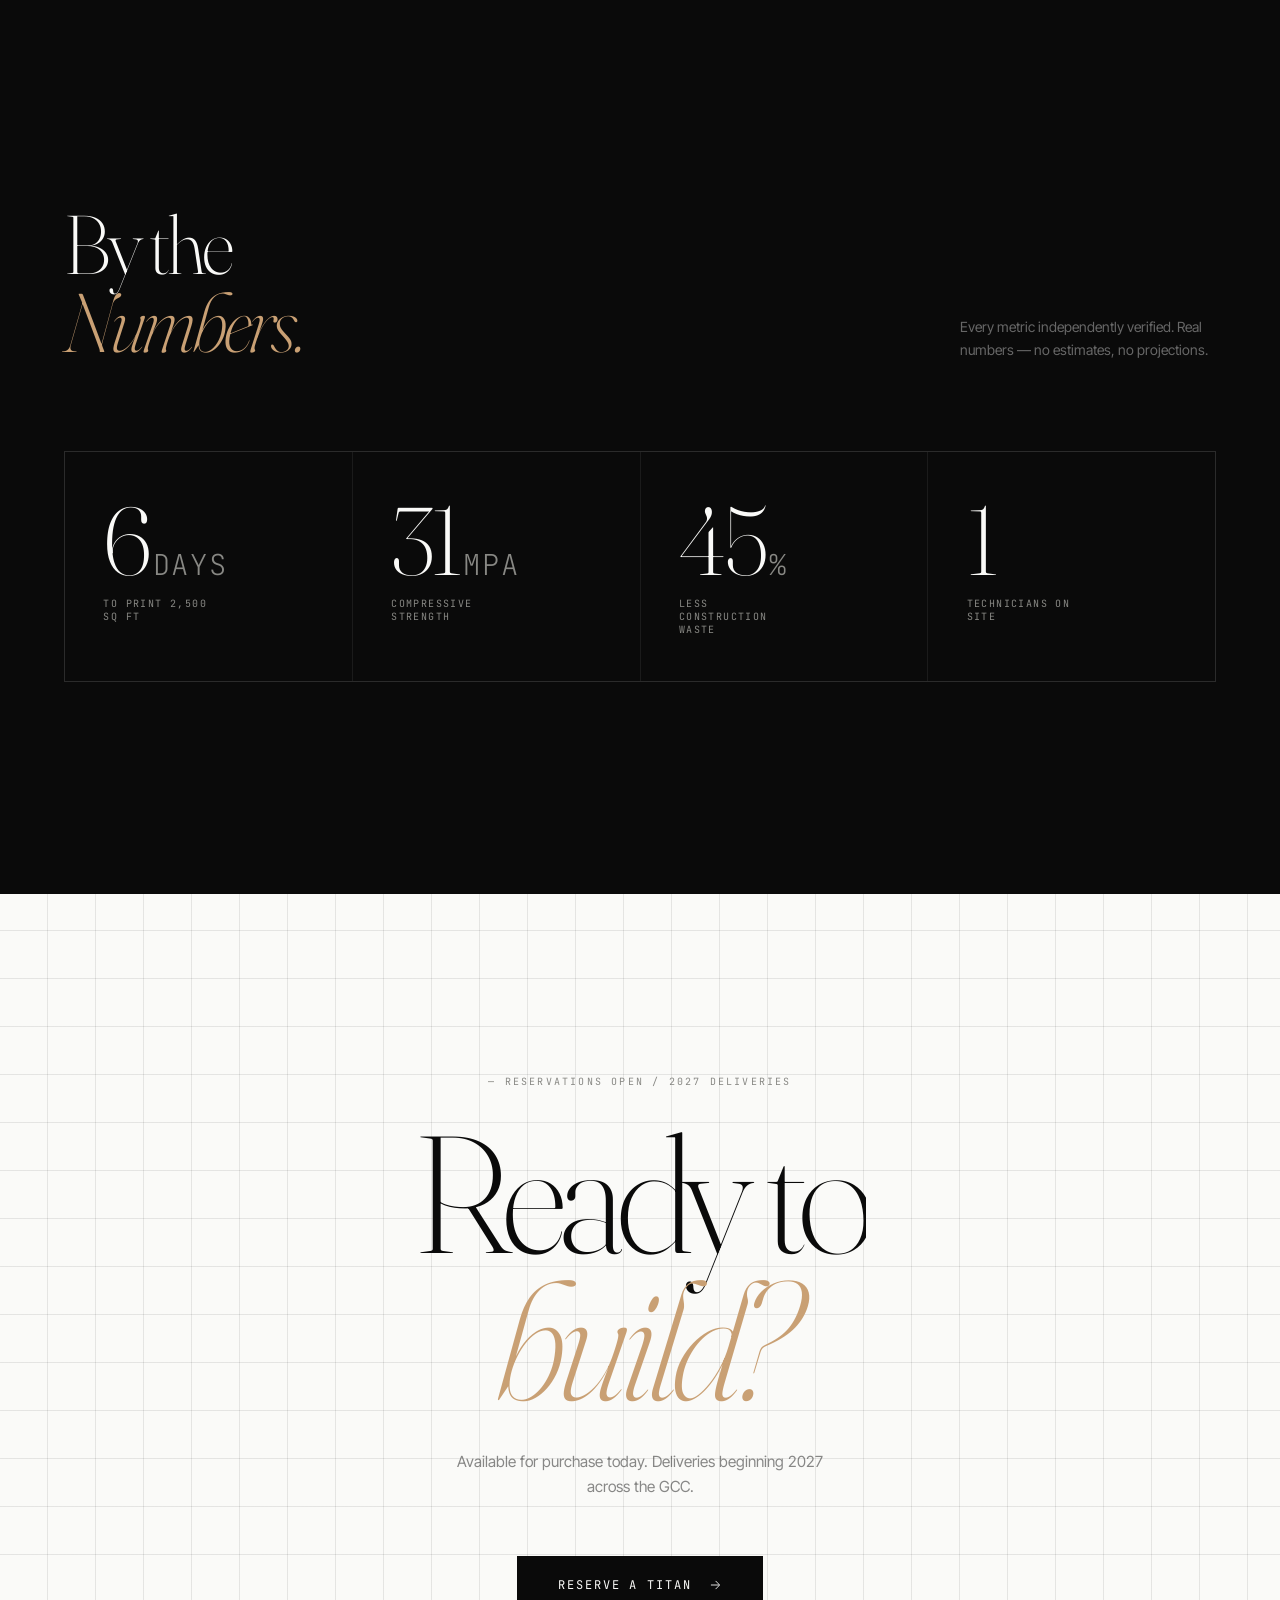
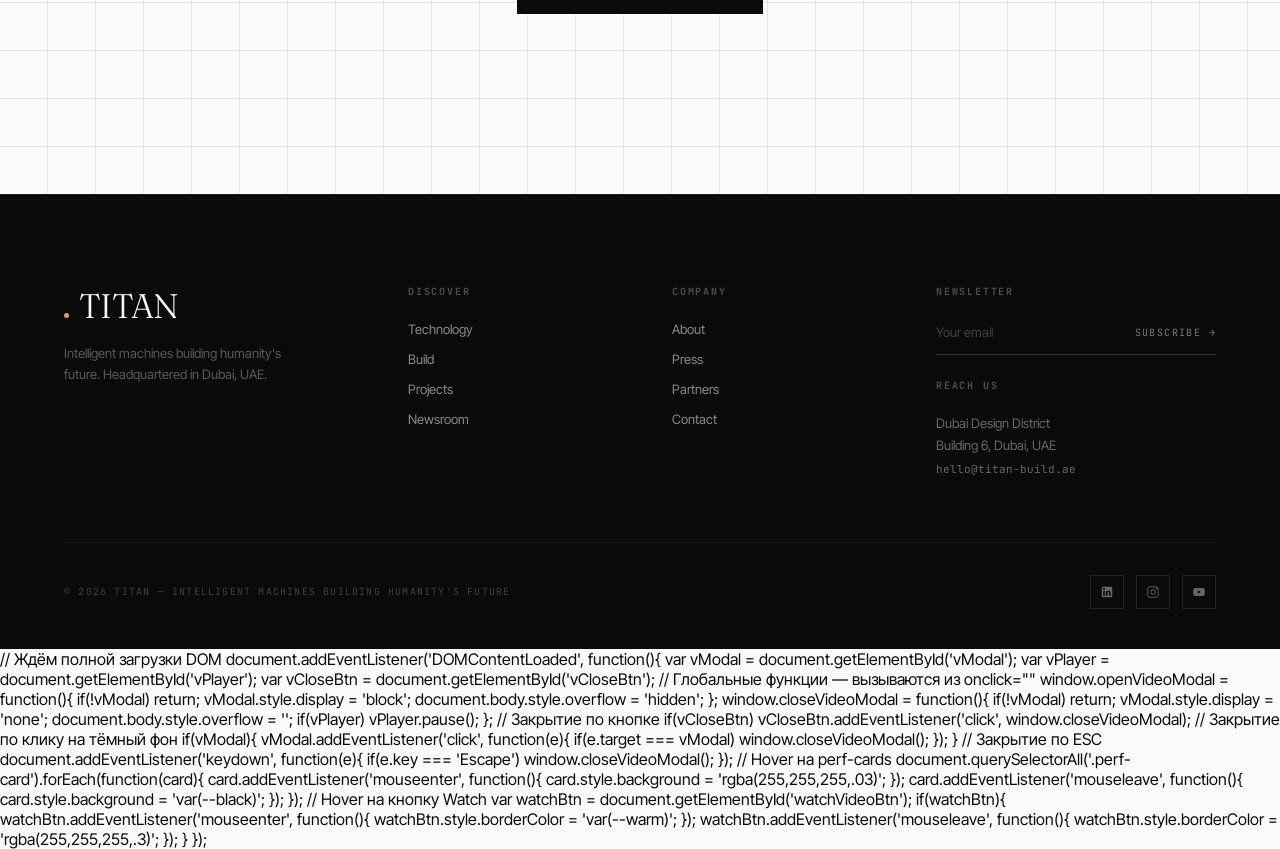
==== commit 16db6b64: "Add files via upload" ====
--- a/index.html
+++ b/index.html
@@ -597,7 +597,7 @@
           <span style="width:16px;height:1px;background:var(--warm);display:inline-block"></span>
           — The Material
         </div>
-        <h2 class="r d1" style="font-family:'Fraunces',serif;font-size:clamp(42px,6vw,82px);font-weight:200;letter-spacing:-.04em;line-height:.92;font-variation-settings:'opsz' 144;color:var(--white)">
+        <h2 class="r d1" style="font-family:'Fraunces',serif;font-size:clamp(42px,6vw,82px);font-weight:200;letter-spacing:-.04em;line-height:.92;font-variation-settings:&quot;opsz&quot; 144;color:var(--white)">
           Engineered to<br><em style="font-style:italic;color:var(--warm)">withstand anything.</em>
         </h2>
       </div>
@@ -933,4 +933,5 @@
 
 });
 </script>
-</body>+</body>
+</html>
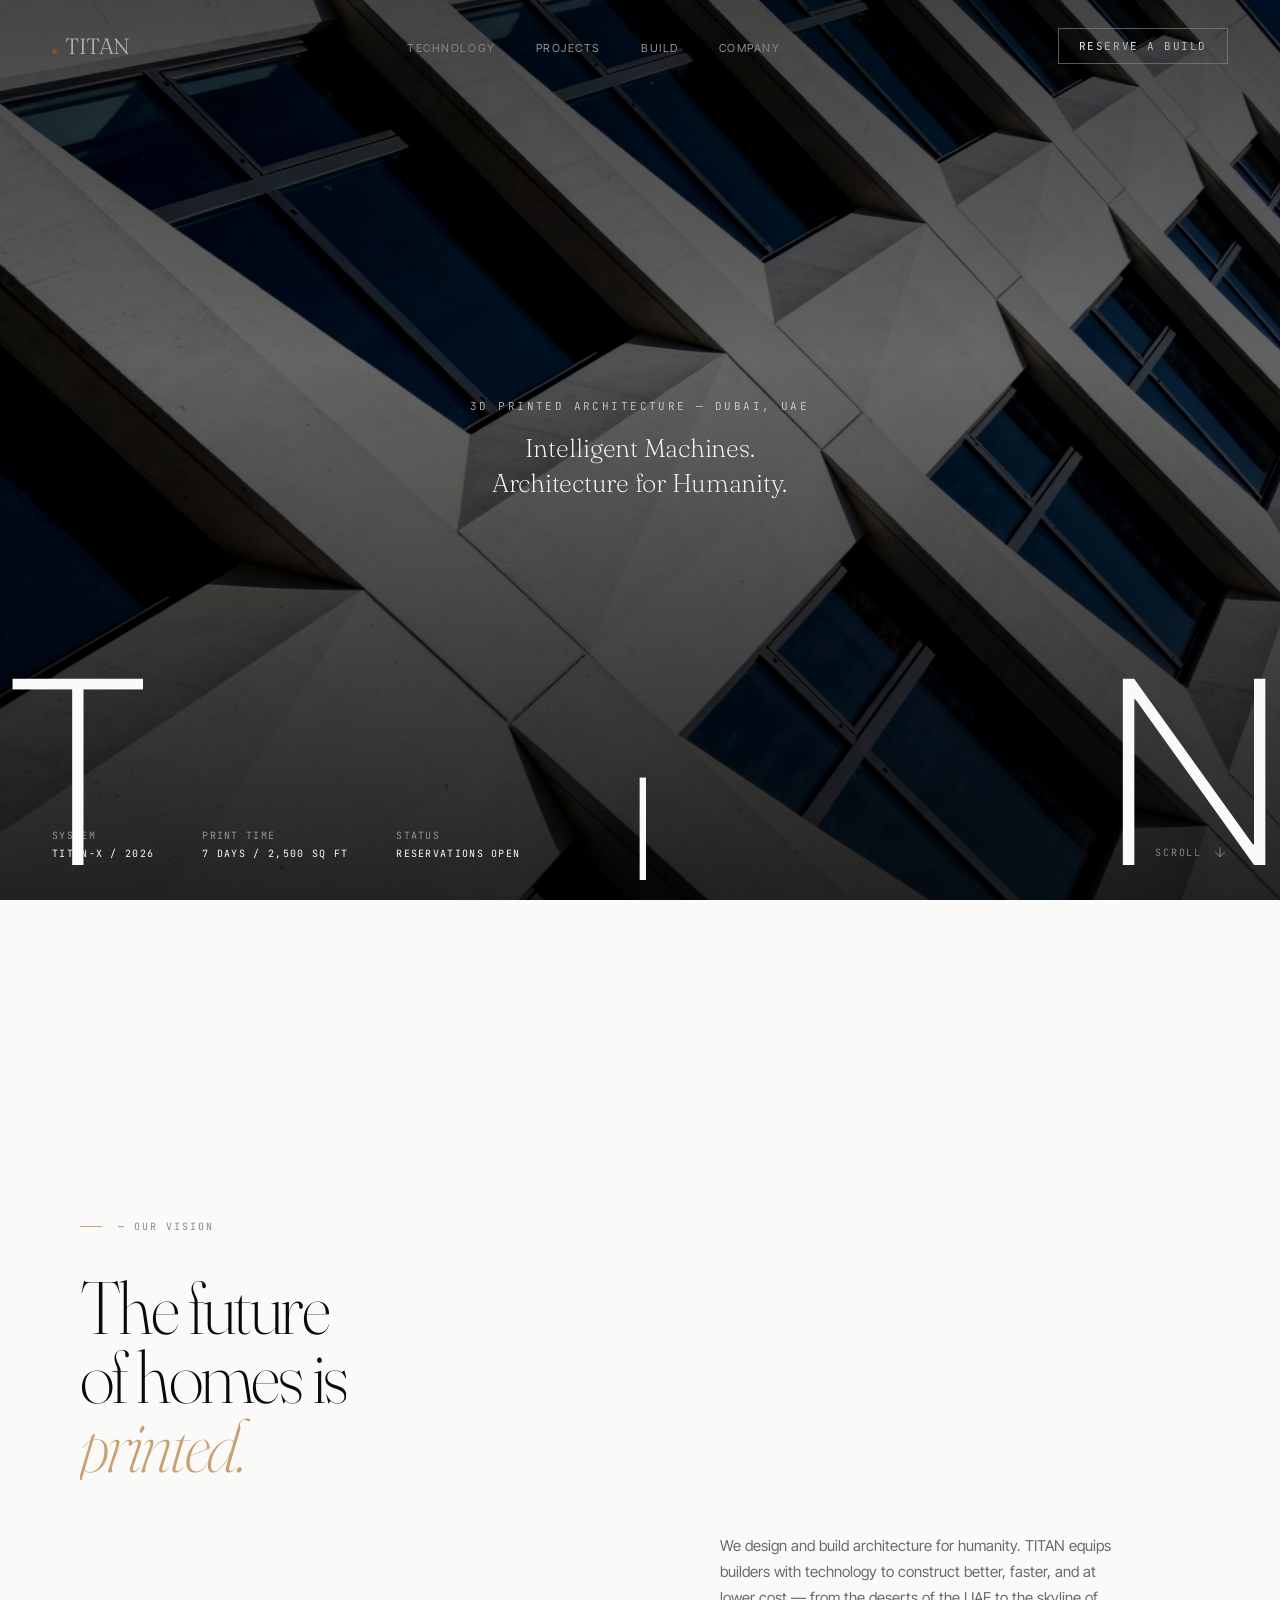
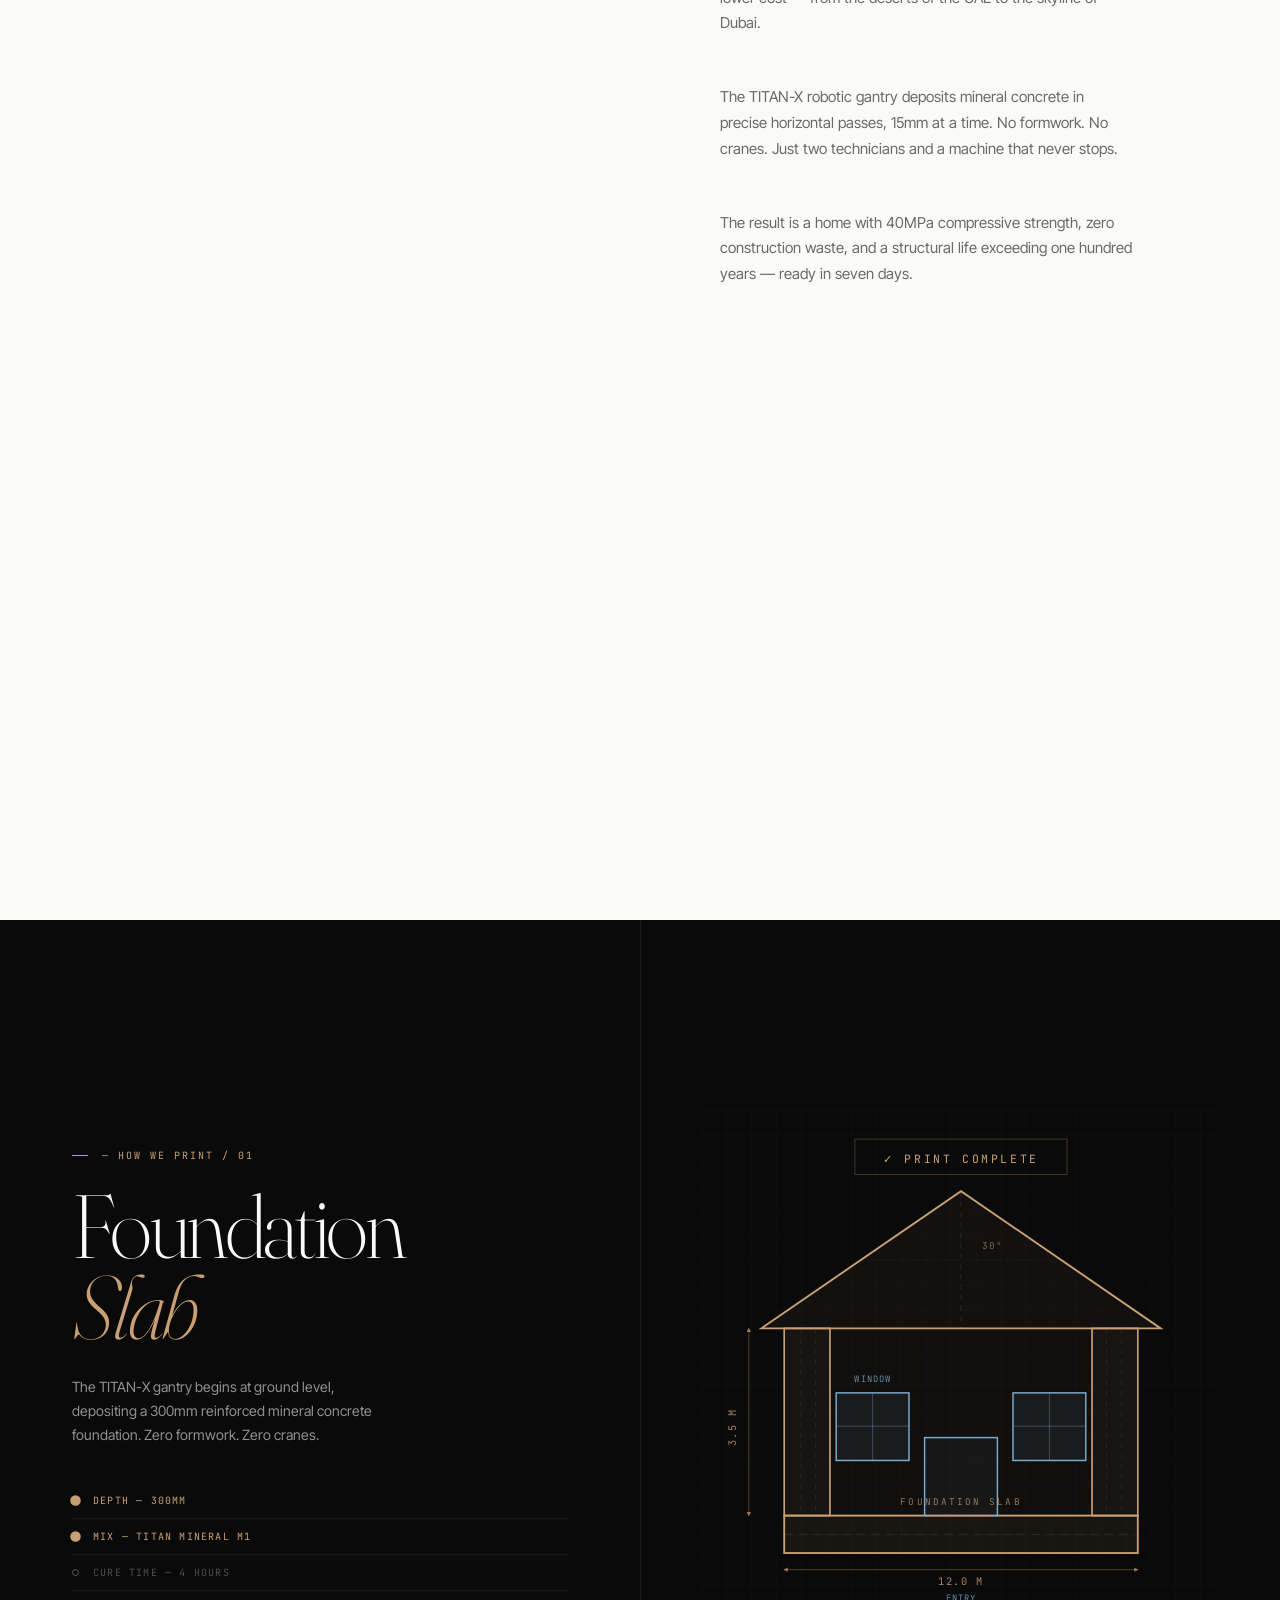
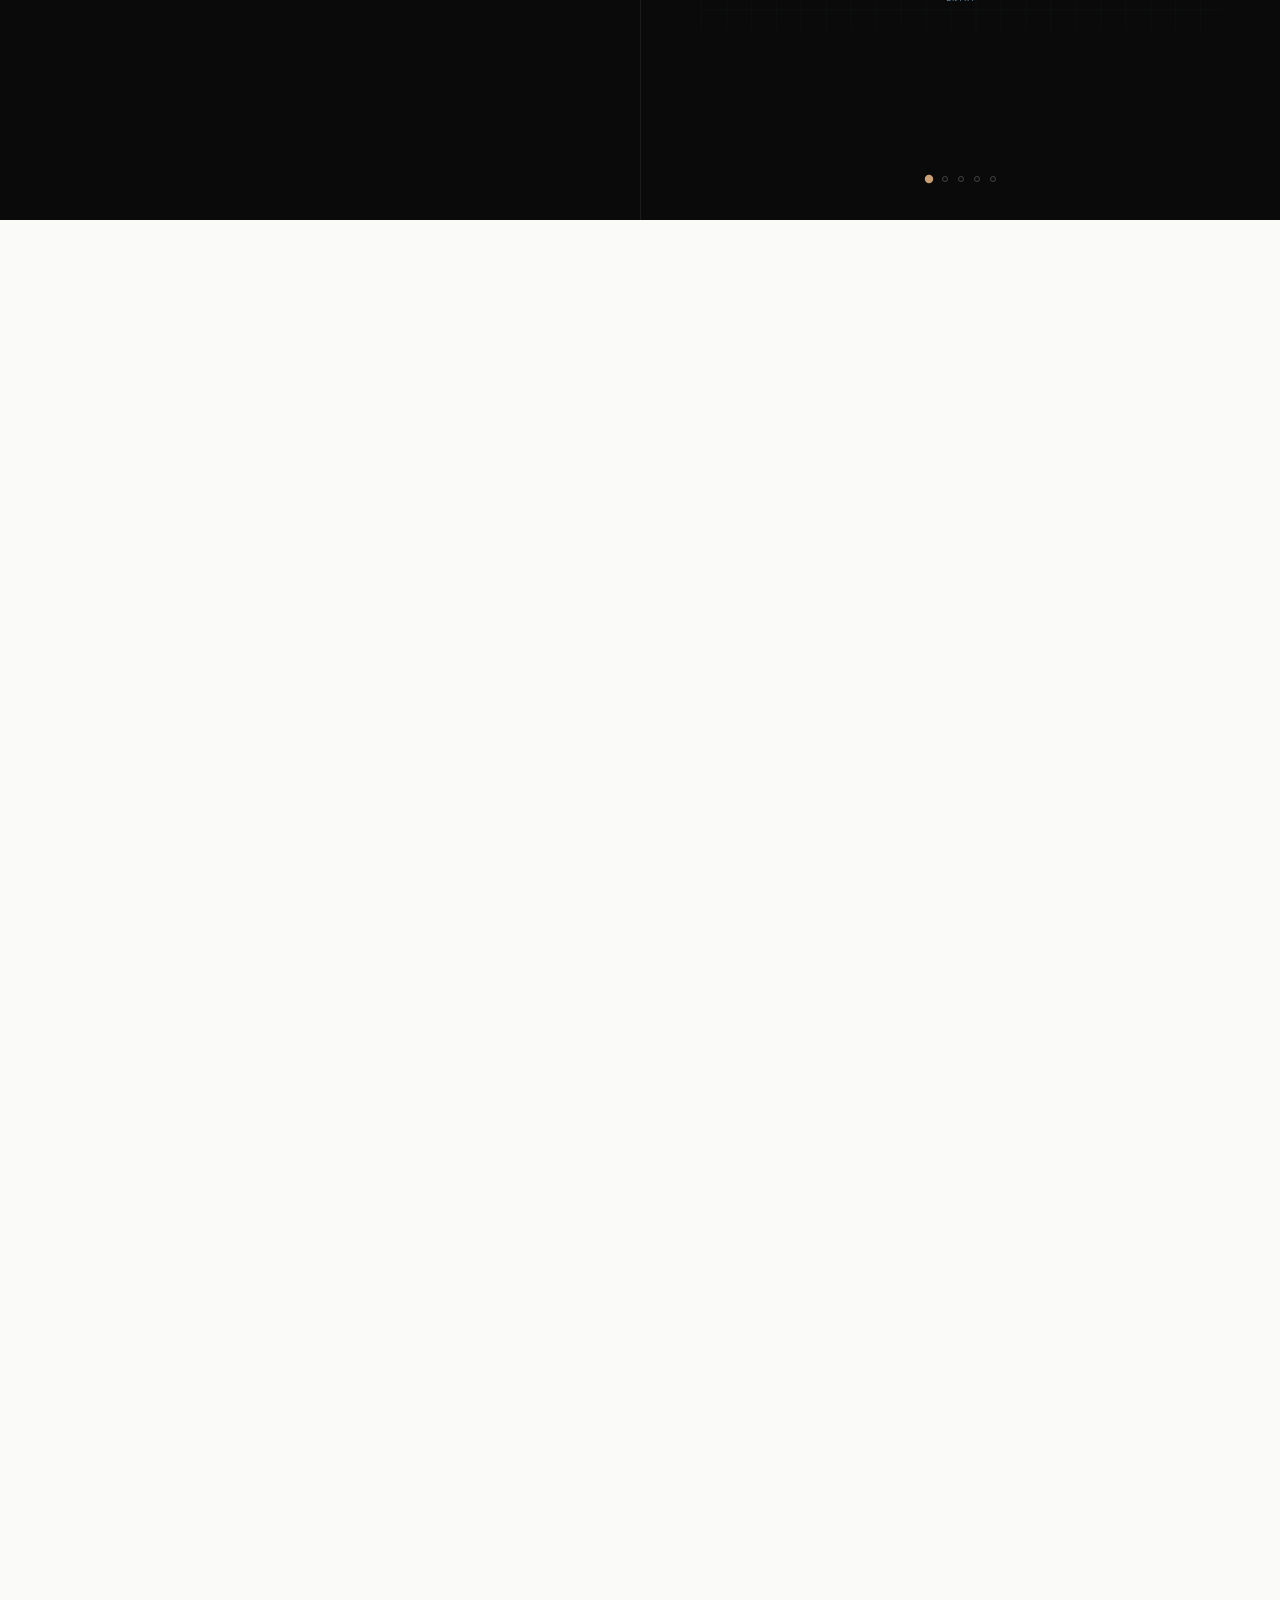
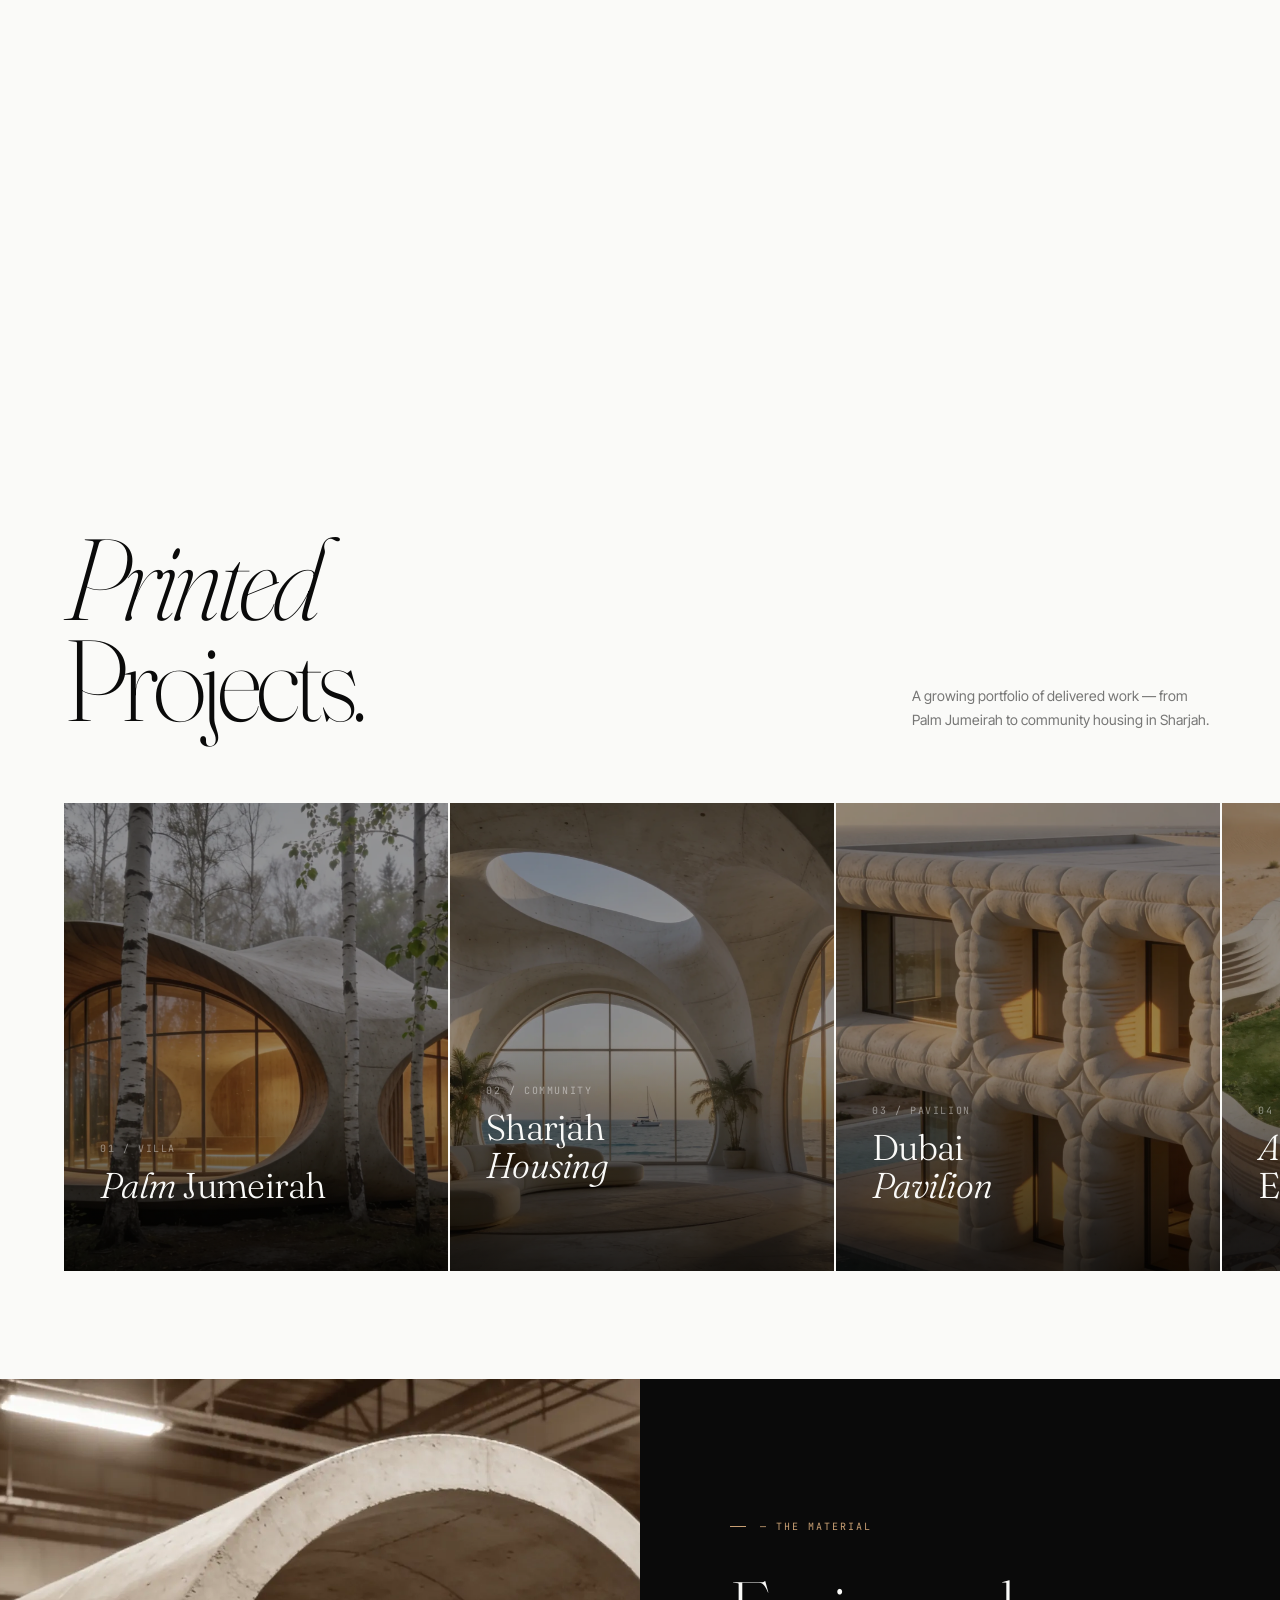
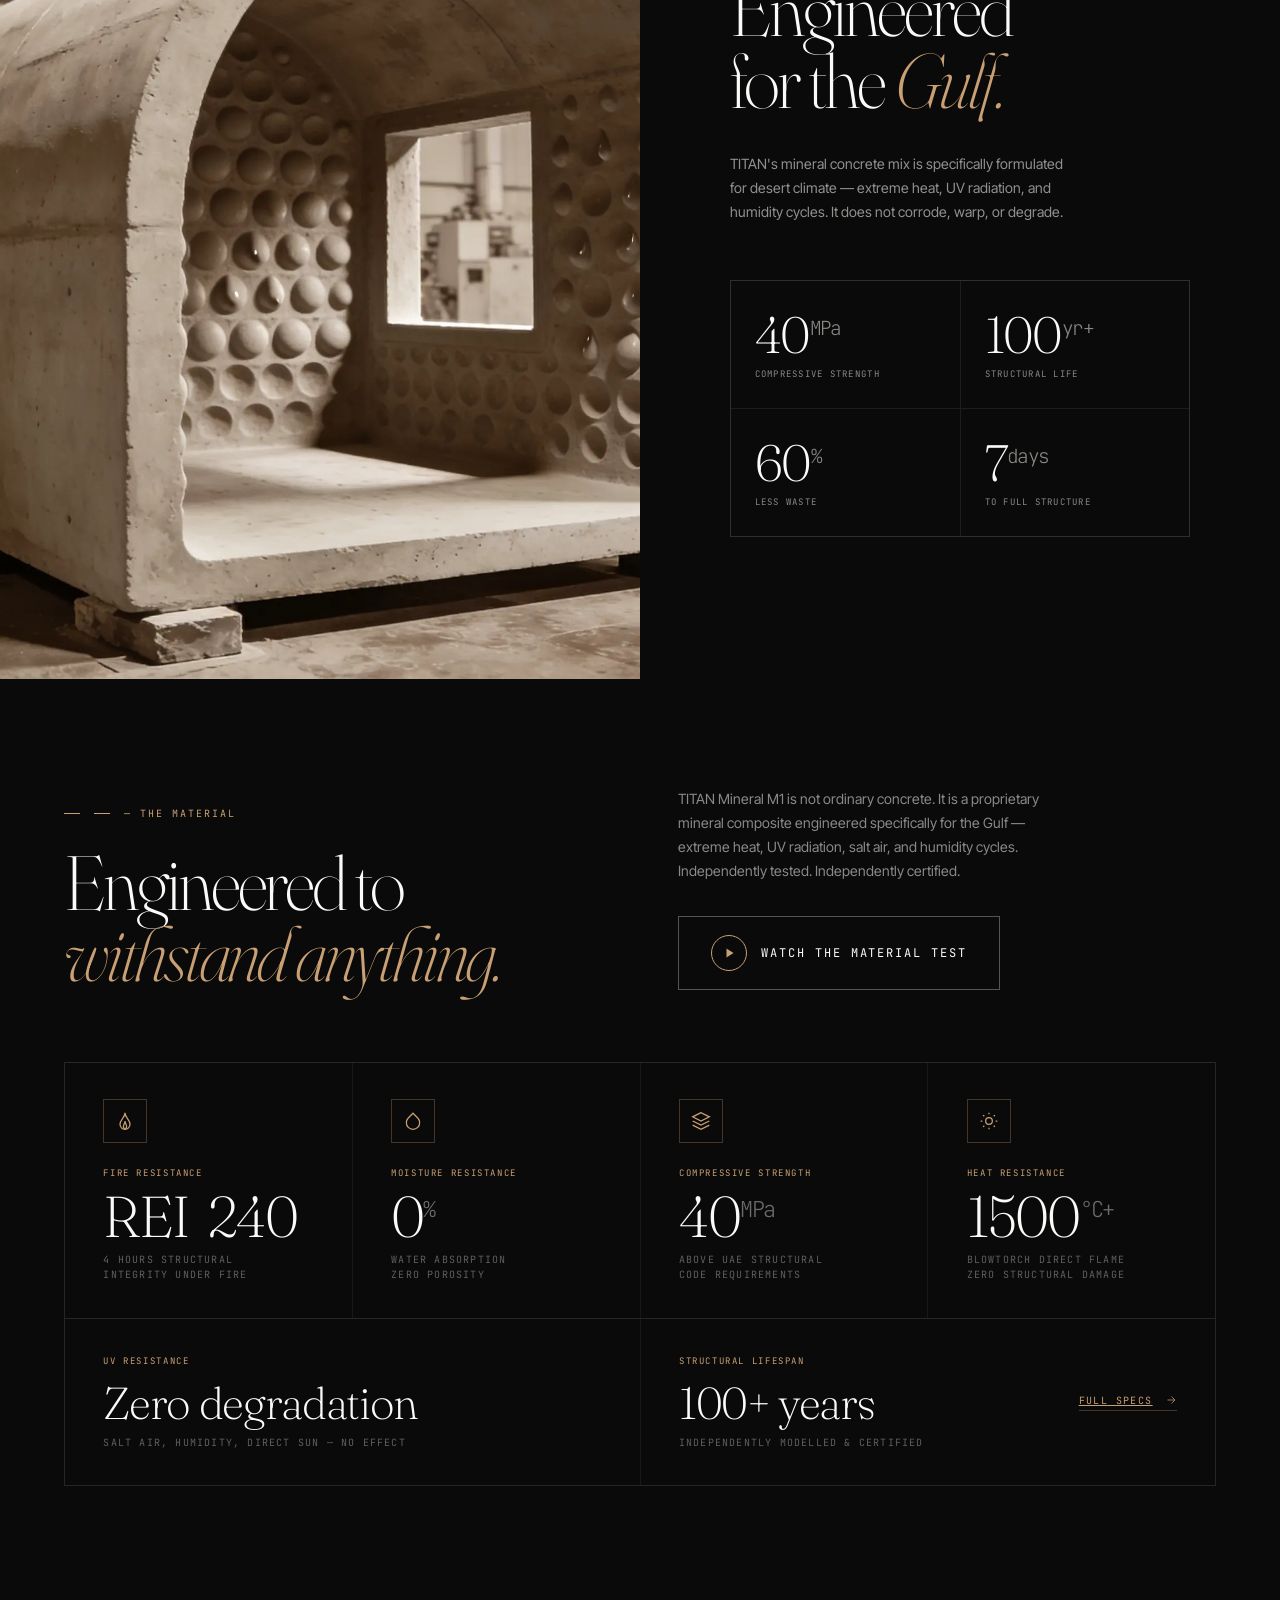
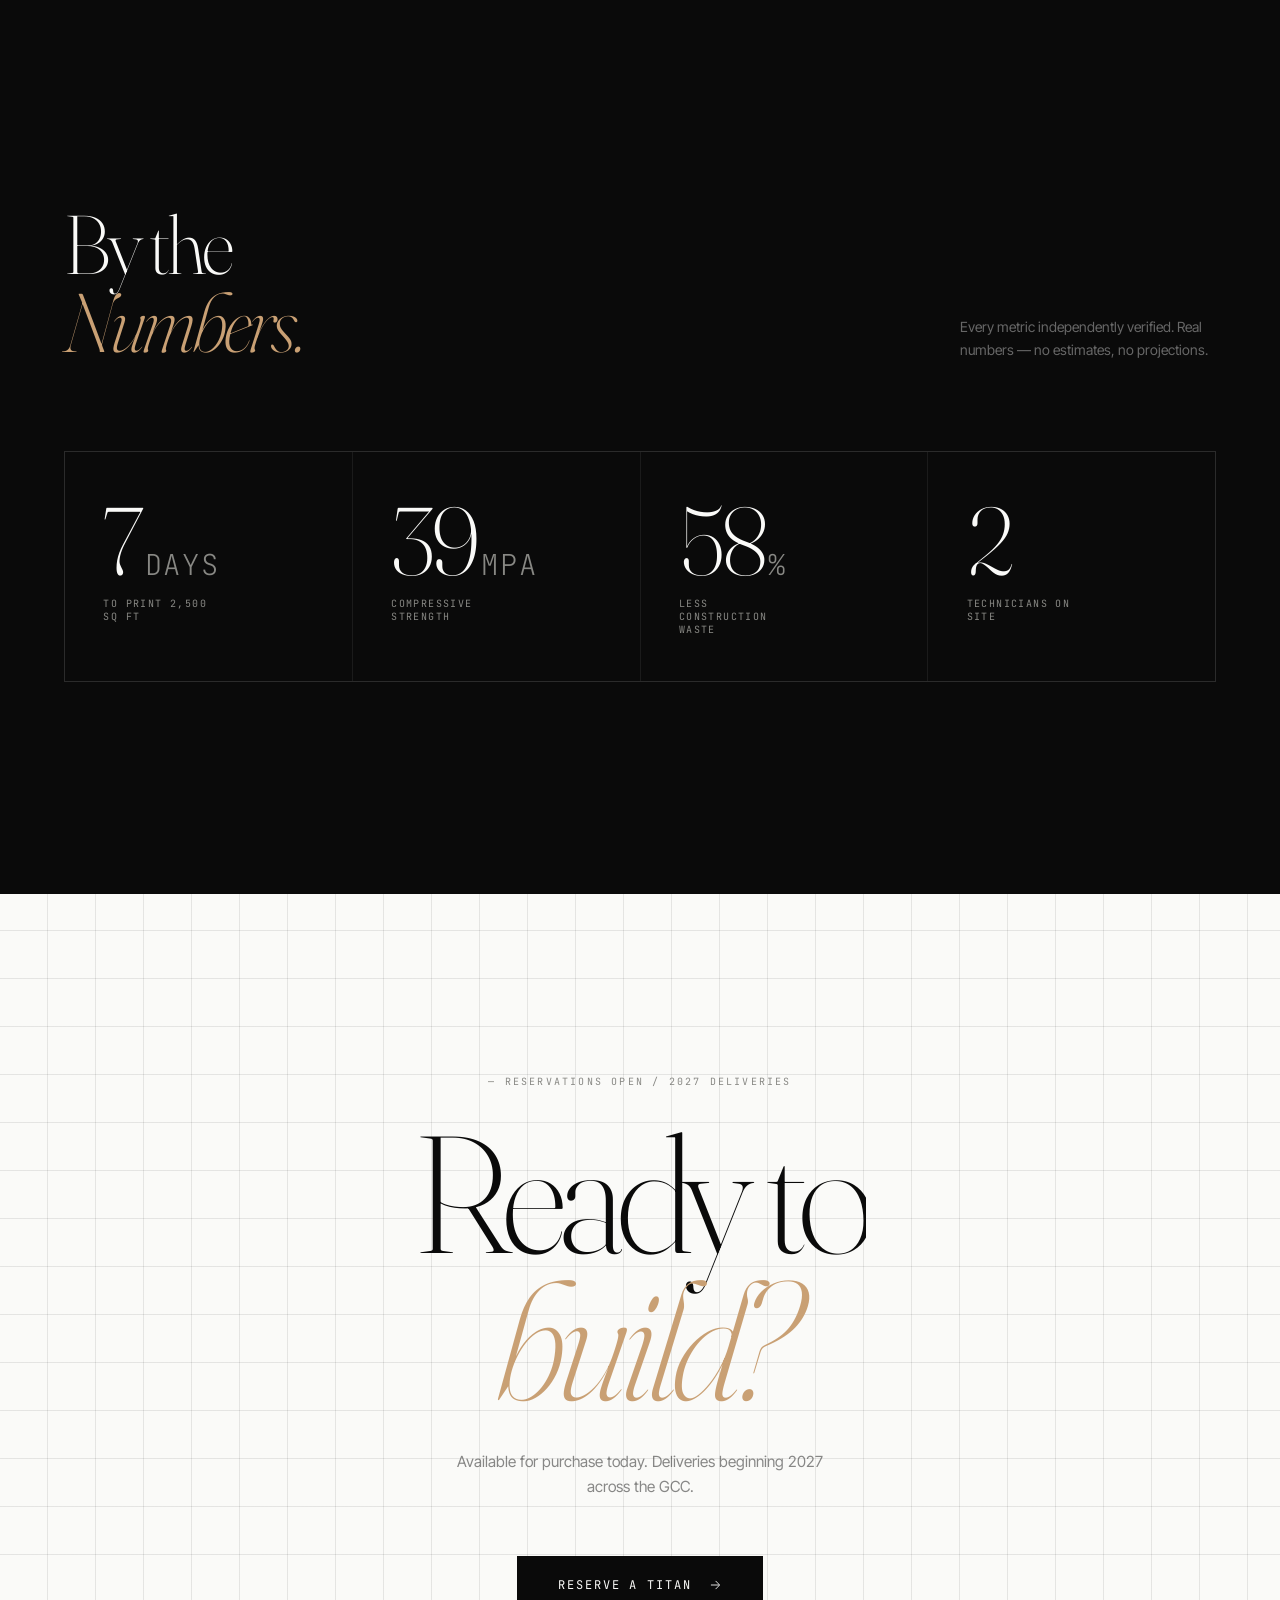
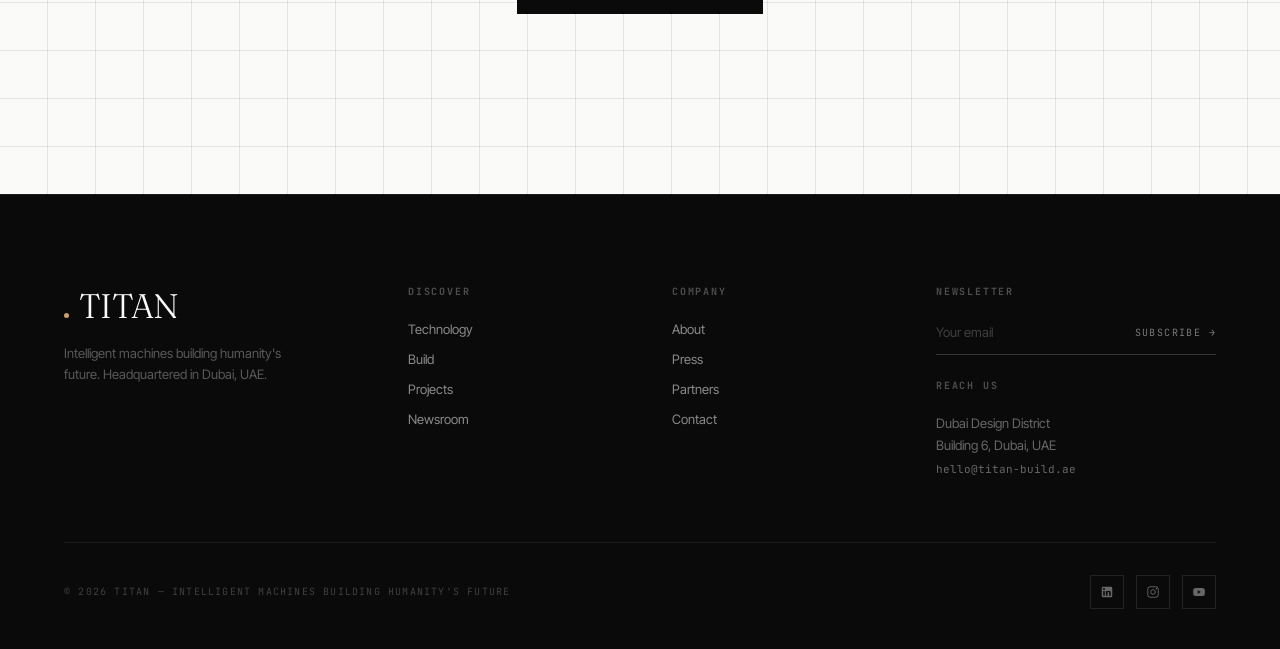
==== commit e65508fd: "Add files via upload" ====
--- a/index.html
+++ b/index.html
@@ -597,7 +597,7 @@
           <span style="width:16px;height:1px;background:var(--warm);display:inline-block"></span>
           — The Material
         </div>
-        <h2 class="r d1" style="font-family:'Fraunces',serif;font-size:clamp(42px,6vw,82px);font-weight:200;letter-spacing:-.04em;line-height:.92;font-variation-settings:&quot;opsz&quot; 144;color:var(--white)">
+        <h2 class="r d1" style="font-family:'Fraunces',serif;font-size:clamp(42px,6vw,82px);font-weight:200;letter-spacing:-.04em;line-height:.92;font-variation-settings:'opsz' 144;color:var(--white)">
           Engineered to<br><em style="font-style:italic;color:var(--warm)">withstand anything.</em>
         </h2>
       </div>
@@ -881,7 +881,7 @@
 })();
 </script>
 
-<script<script>
+<script>
 // Ждём полной загрузки DOM
 document.addEventListener('DOMContentLoaded', function(){
 
@@ -934,4 +934,4 @@
 });
 </script>
 </body>
-</html>+</html>
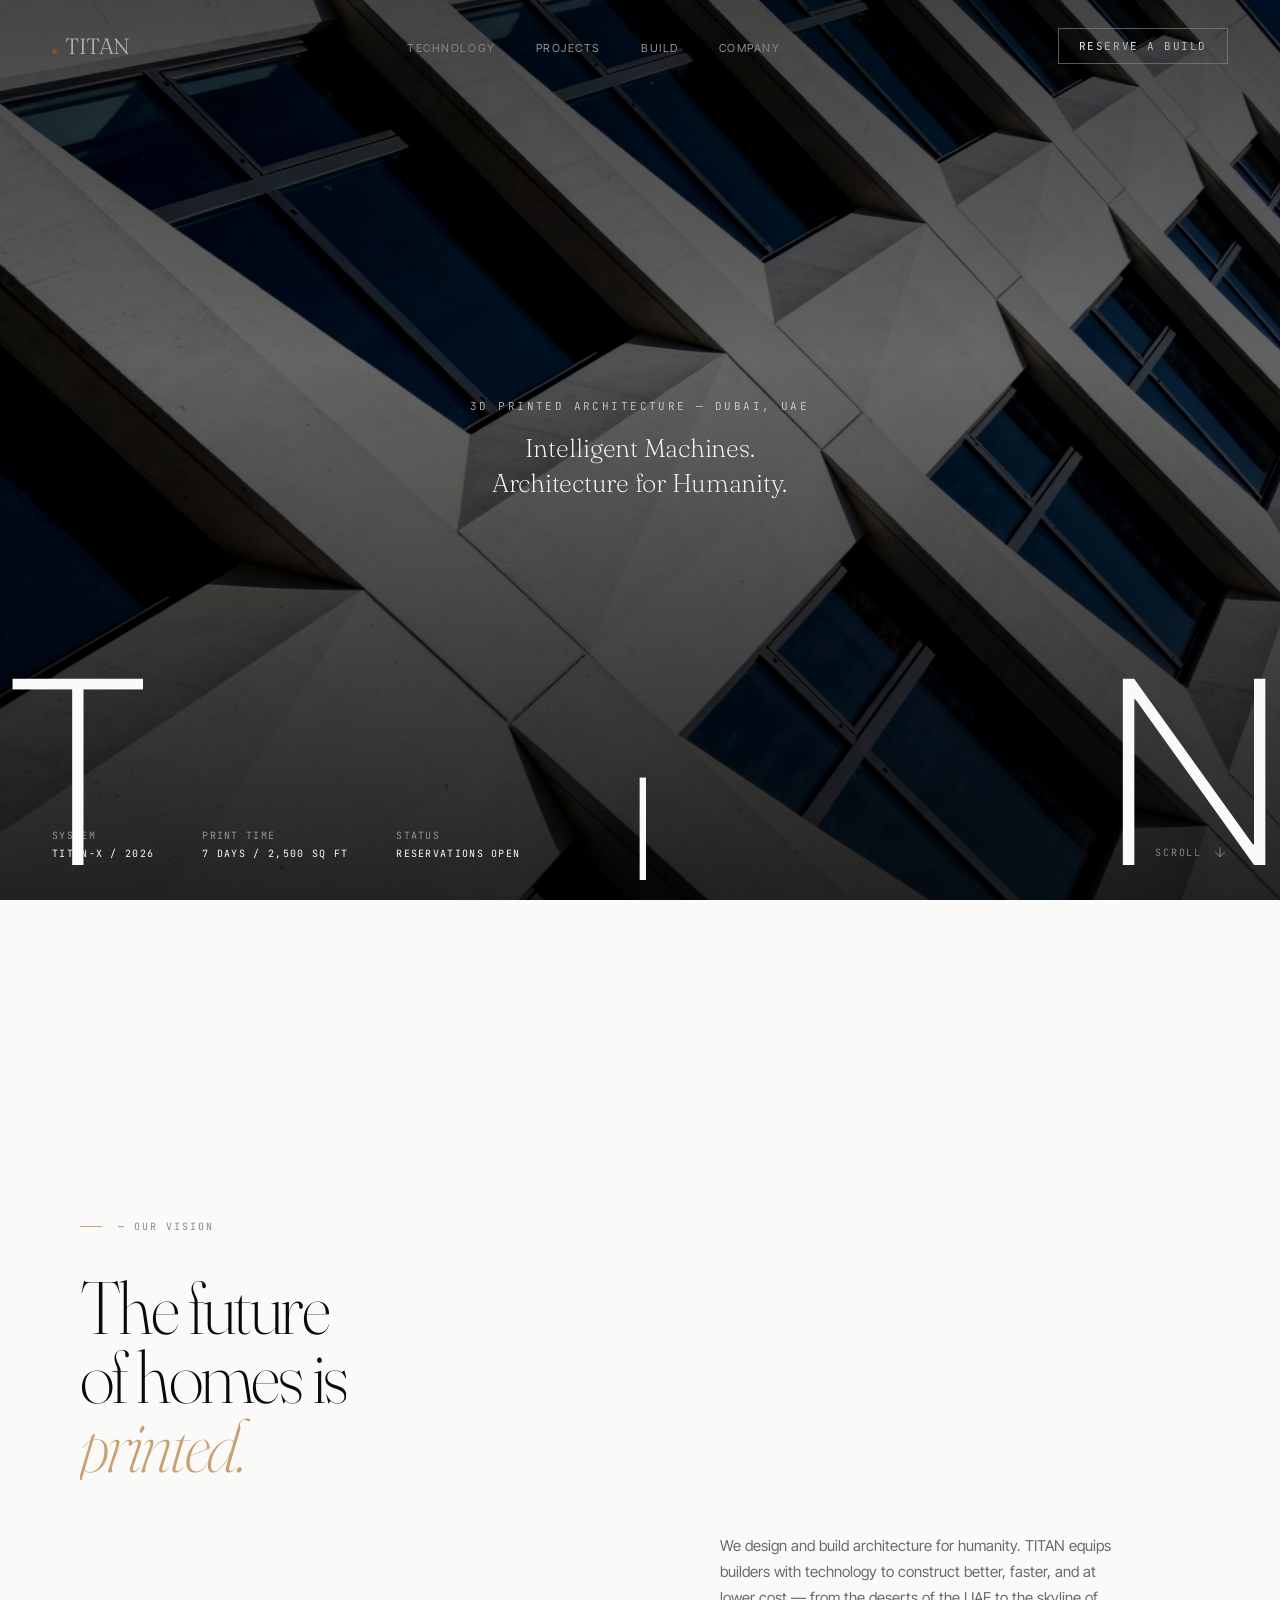
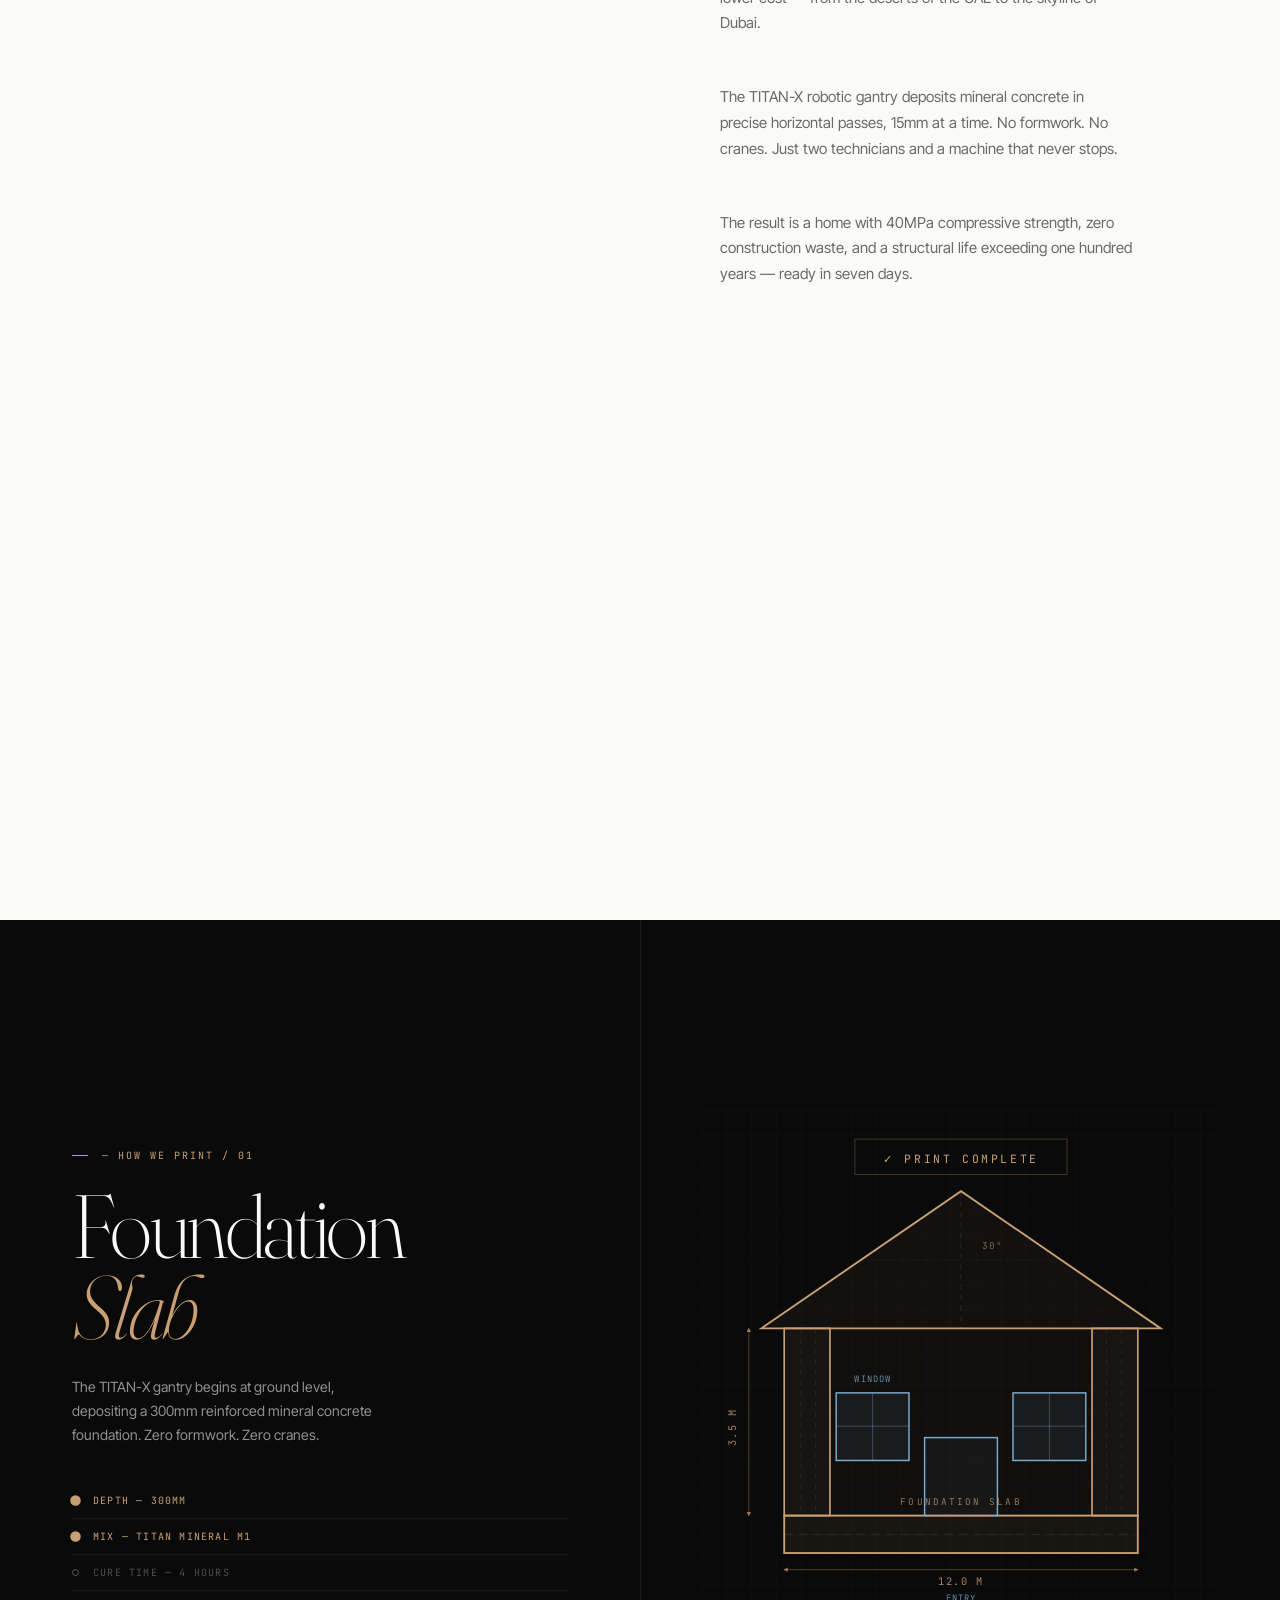
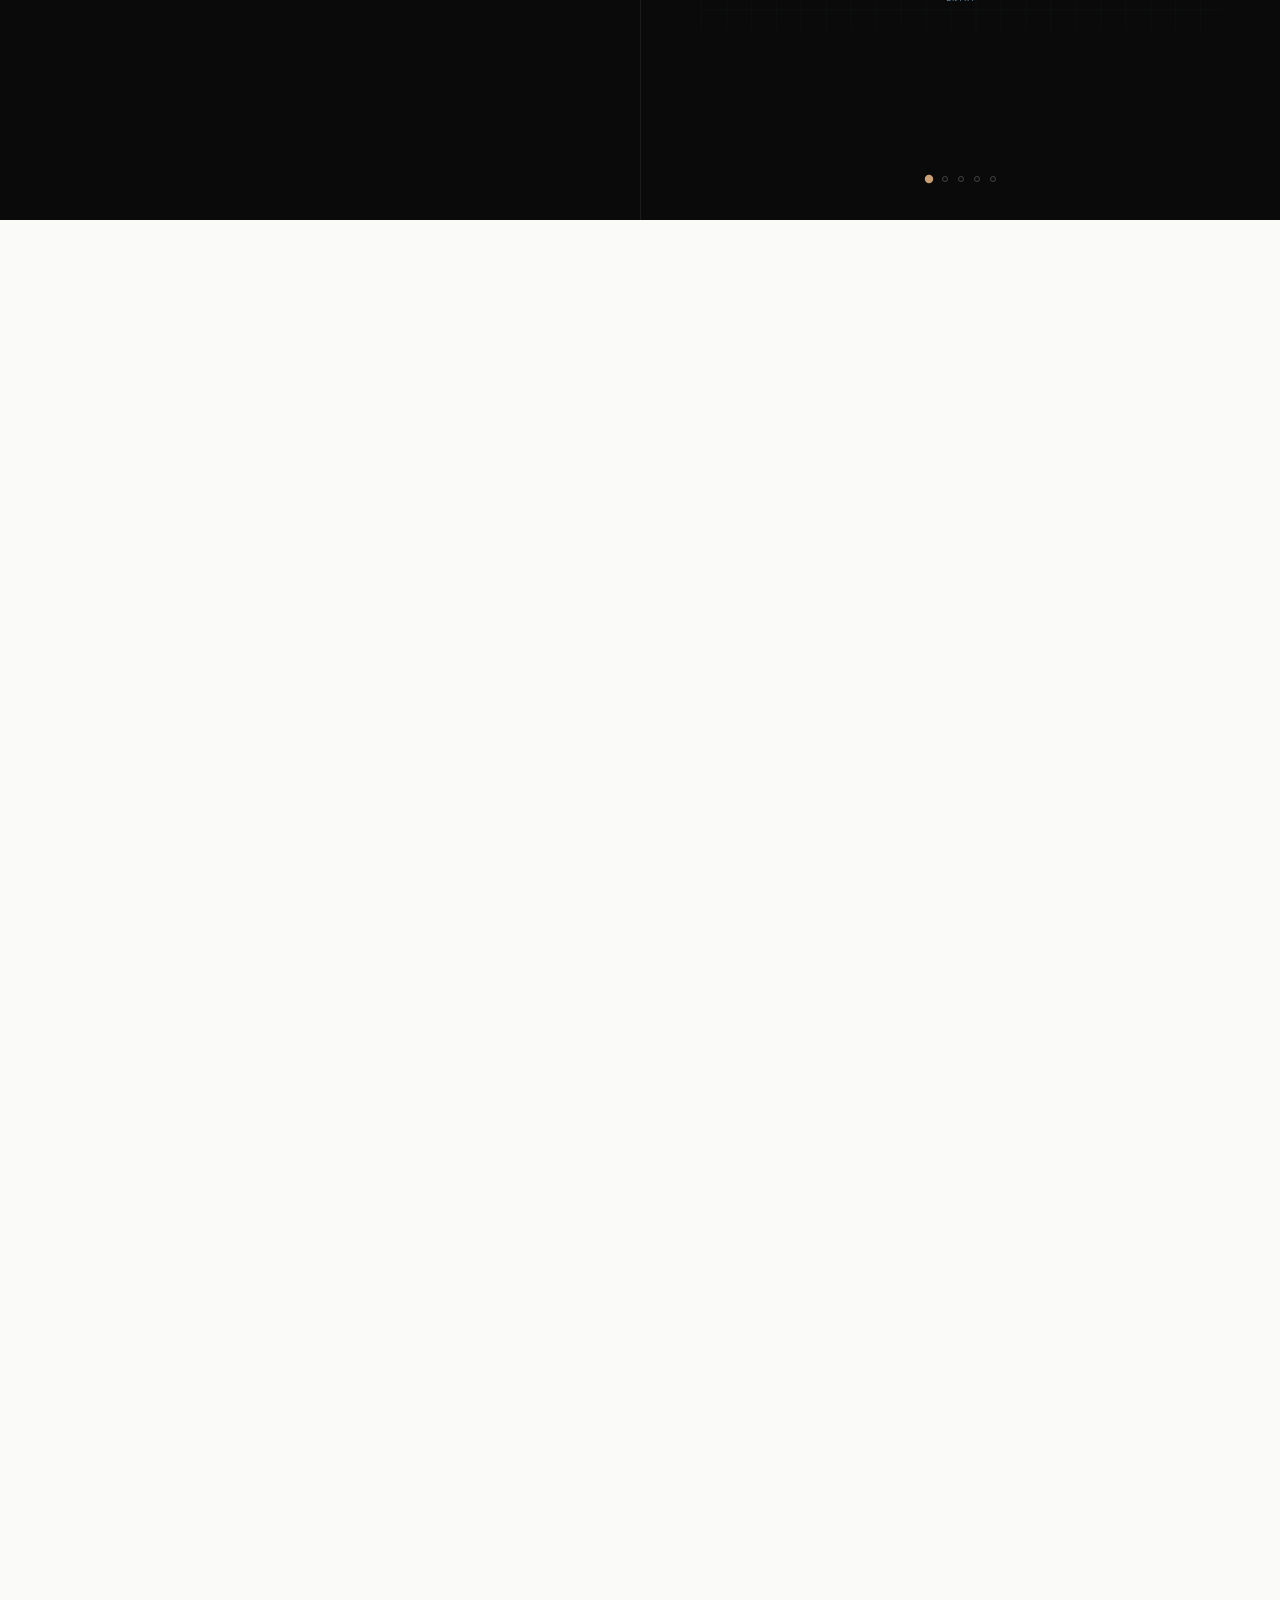
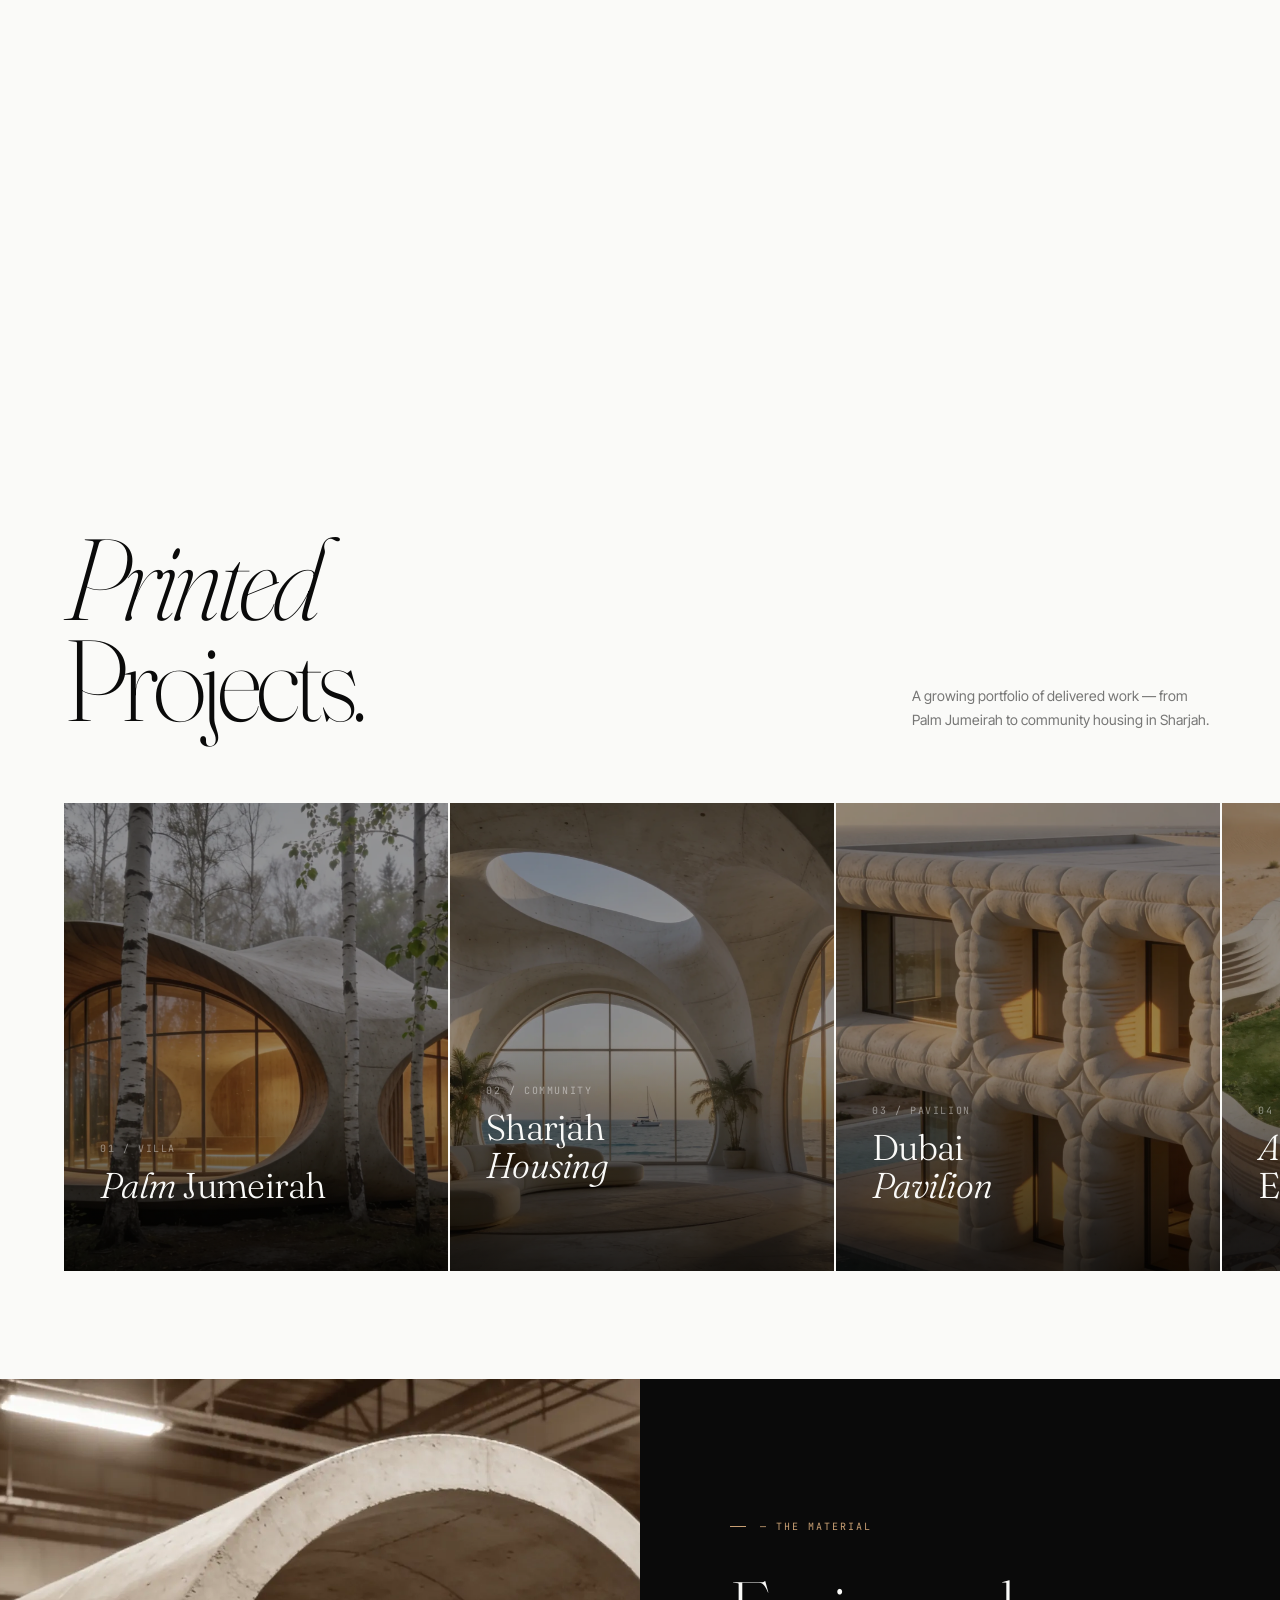
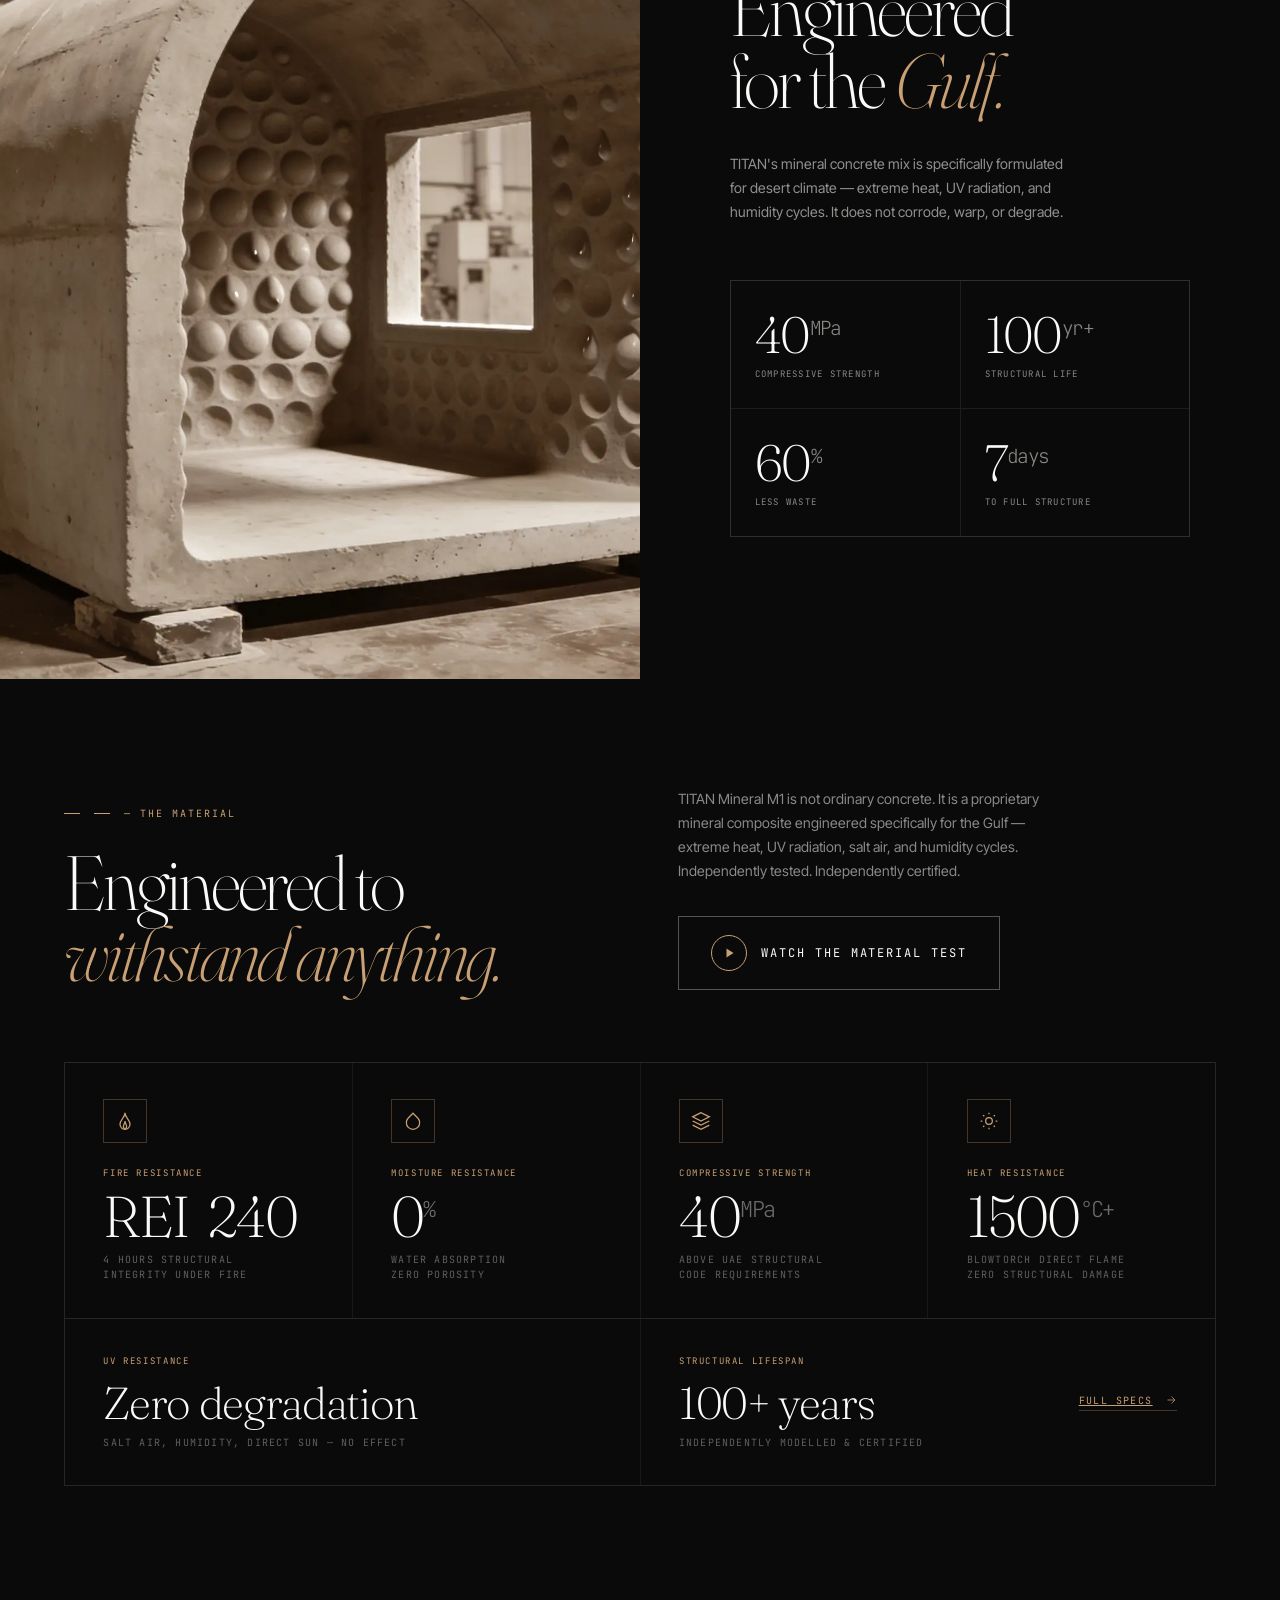
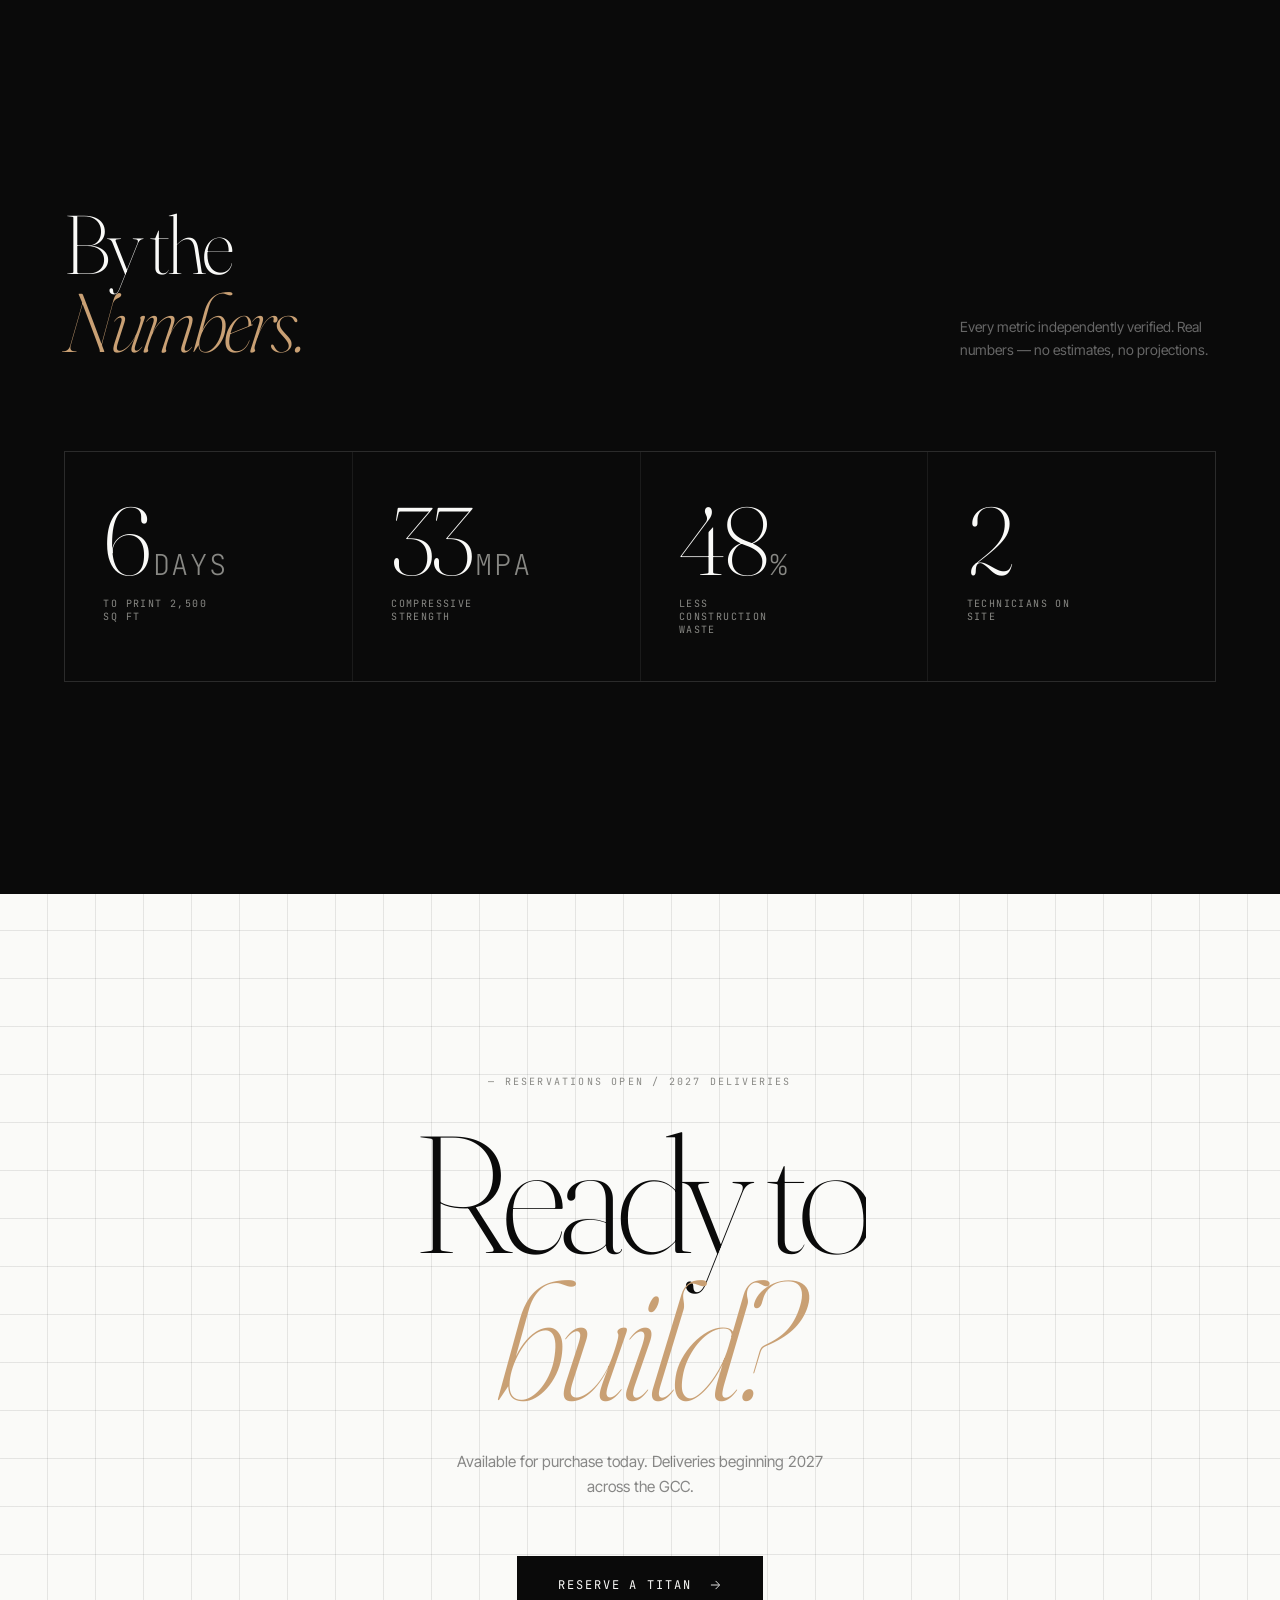
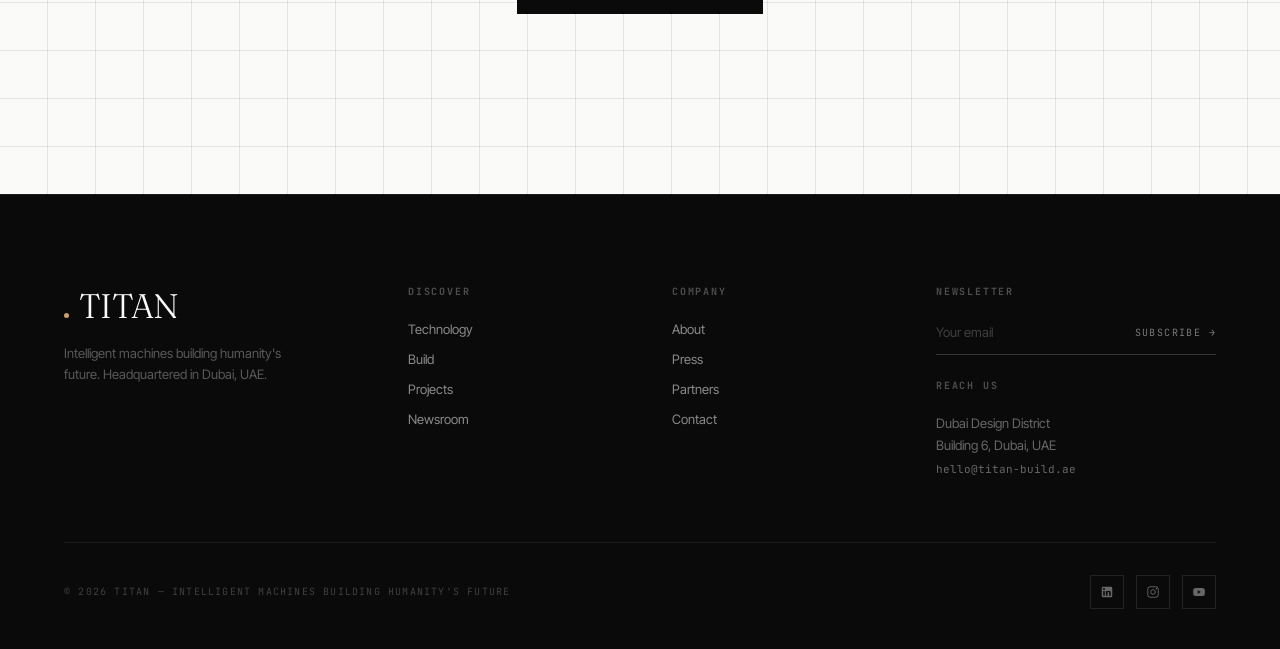
==== commit ff823dfb: "Add files via upload" ====
--- a/index.html
+++ b/index.html
@@ -245,7 +245,7 @@
   html{scroll-behavior:smooth}
 }
 
-@keyframes pgIn{from{opacity:0;transform:translateY(14px)}to{opacity:1;transform:none}}
+@keyframes pgIn{from{opacity:0}to{opacity:1}}
 body{animation:pgIn .8s var(--ease2) both}
 ::selection{background:var(--warm);color:#fff}
 
@@ -693,27 +693,7 @@
   </div>
 </section>
 
-<!-- VIDEO MODAL -->
-<div id="vModal" style="display:none;position:fixed;top:0;left:0;width:100%;height:100%;z-index:9999;background:rgba(0,0,0,.96)">
-  <div style="position:absolute;inset:0;display:flex;flex-direction:column;align-items:center;justify-content:center;padding:20px">
-    <div style="width:100%;max-width:960px">
-      <!-- Кнопка закрытия -->
-      <div style="display:flex;justify-content:flex-end;margin-bottom:12px">
-        <button id="vCloseBtn" style="background:none;border:1px solid rgba(255,255,255,.3);color:#fff;font-family:'JetBrains Mono',monospace;font-size:11px;letter-spacing:.14em;text-transform:uppercase;padding:8px 18px;cursor:pointer;display:flex;align-items:center;gap:8px">
-          Close ✕
-        </button>
-      </div>
-      <!-- Видео -->
-      <video id="vPlayer" controls playsinline style="width:100%;height:auto;max-height:75vh;display:block;background:#000">
-        <source src="videos/fire-test.mp4" type="video/mp4">
-      </video>
-      <!-- Подпись -->
-      <div style="padding:12px 0;font-family:'JetBrains Mono',monospace;font-size:10px;letter-spacing:.14em;text-transform:uppercase;color:rgba(255,255,255,.4);border-top:1px solid rgba(255,255,255,.08);margin-top:0">
-        TITAN Mineral M1 — 1500°C+ Fire &amp; Heat Test · Independently certified
-      </div>
-    </div>
-  </div>
-</div>
+
 
 <!-- S6 STATS -->
 <section class="s stats-s s--dark" id="s6">
@@ -890,10 +870,25 @@
   var vCloseBtn = document.getElementById('vCloseBtn');
 
   // Глобальные функции — вызываются из onclick=""
+  // Переносим модал напрямую в body чтобы position:fixed работал корректно
+  if(vModal && vModal.parentElement !== document.body){
+    document.body.appendChild(vModal);
+  }
+
   window.openVideoModal = function(){
     if(!vModal) return;
     vModal.style.display = 'block';
+    vModal.style.position = 'fixed';
+    vModal.style.top = '0';
+    vModal.style.left = '0';
+    vModal.style.width = '100%';
+    vModal.style.height = '100%';
     document.body.style.overflow = 'hidden';
+    // Пробуем запустить видео
+    if(vPlayer){
+      vPlayer.currentTime = 0;
+      vPlayer.play().catch(function(){});
+    }
   };
 
   window.closeVideoModal = function(){
@@ -933,5 +928,28 @@
 
 });
 </script>
+
+<!-- VIDEO MODAL -->
+<div id="vModal" style="display:none;position:fixed;top:0;left:0;width:100%;height:100%;z-index:9999;background:rgba(0,0,0,.96)">
+  <div style="position:absolute;inset:0;display:flex;flex-direction:column;align-items:center;justify-content:center;padding:20px">
+    <div style="width:100%;max-width:960px">
+      <!-- Кнопка закрытия -->
+      <div style="display:flex;justify-content:flex-end;margin-bottom:12px">
+        <button id="vCloseBtn" style="background:none;border:1px solid rgba(255,255,255,.3);color:#fff;font-family:'JetBrains Mono',monospace;font-size:11px;letter-spacing:.14em;text-transform:uppercase;padding:8px 18px;cursor:pointer;display:flex;align-items:center;gap:8px">
+          Close ✕
+        </button>
+      </div>
+      <!-- Видео -->
+      <video id="vPlayer" controls playsinline style="width:100%;height:auto;max-height:75vh;display:block;background:#000">
+        <source src="videos/fire-test.mp4" type="video/mp4">
+      </video>
+      <!-- Подпись -->
+      <div style="padding:12px 0;font-family:'JetBrains Mono',monospace;font-size:10px;letter-spacing:.14em;text-transform:uppercase;color:rgba(255,255,255,.4);border-top:1px solid rgba(255,255,255,.08);margin-top:0">
+        TITAN Mineral M1 — 1500°C+ Fire &amp; Heat Test · Independently certified
+      </div>
+    </div>
+  </div>
+</div>
+
 </body>
 </html>
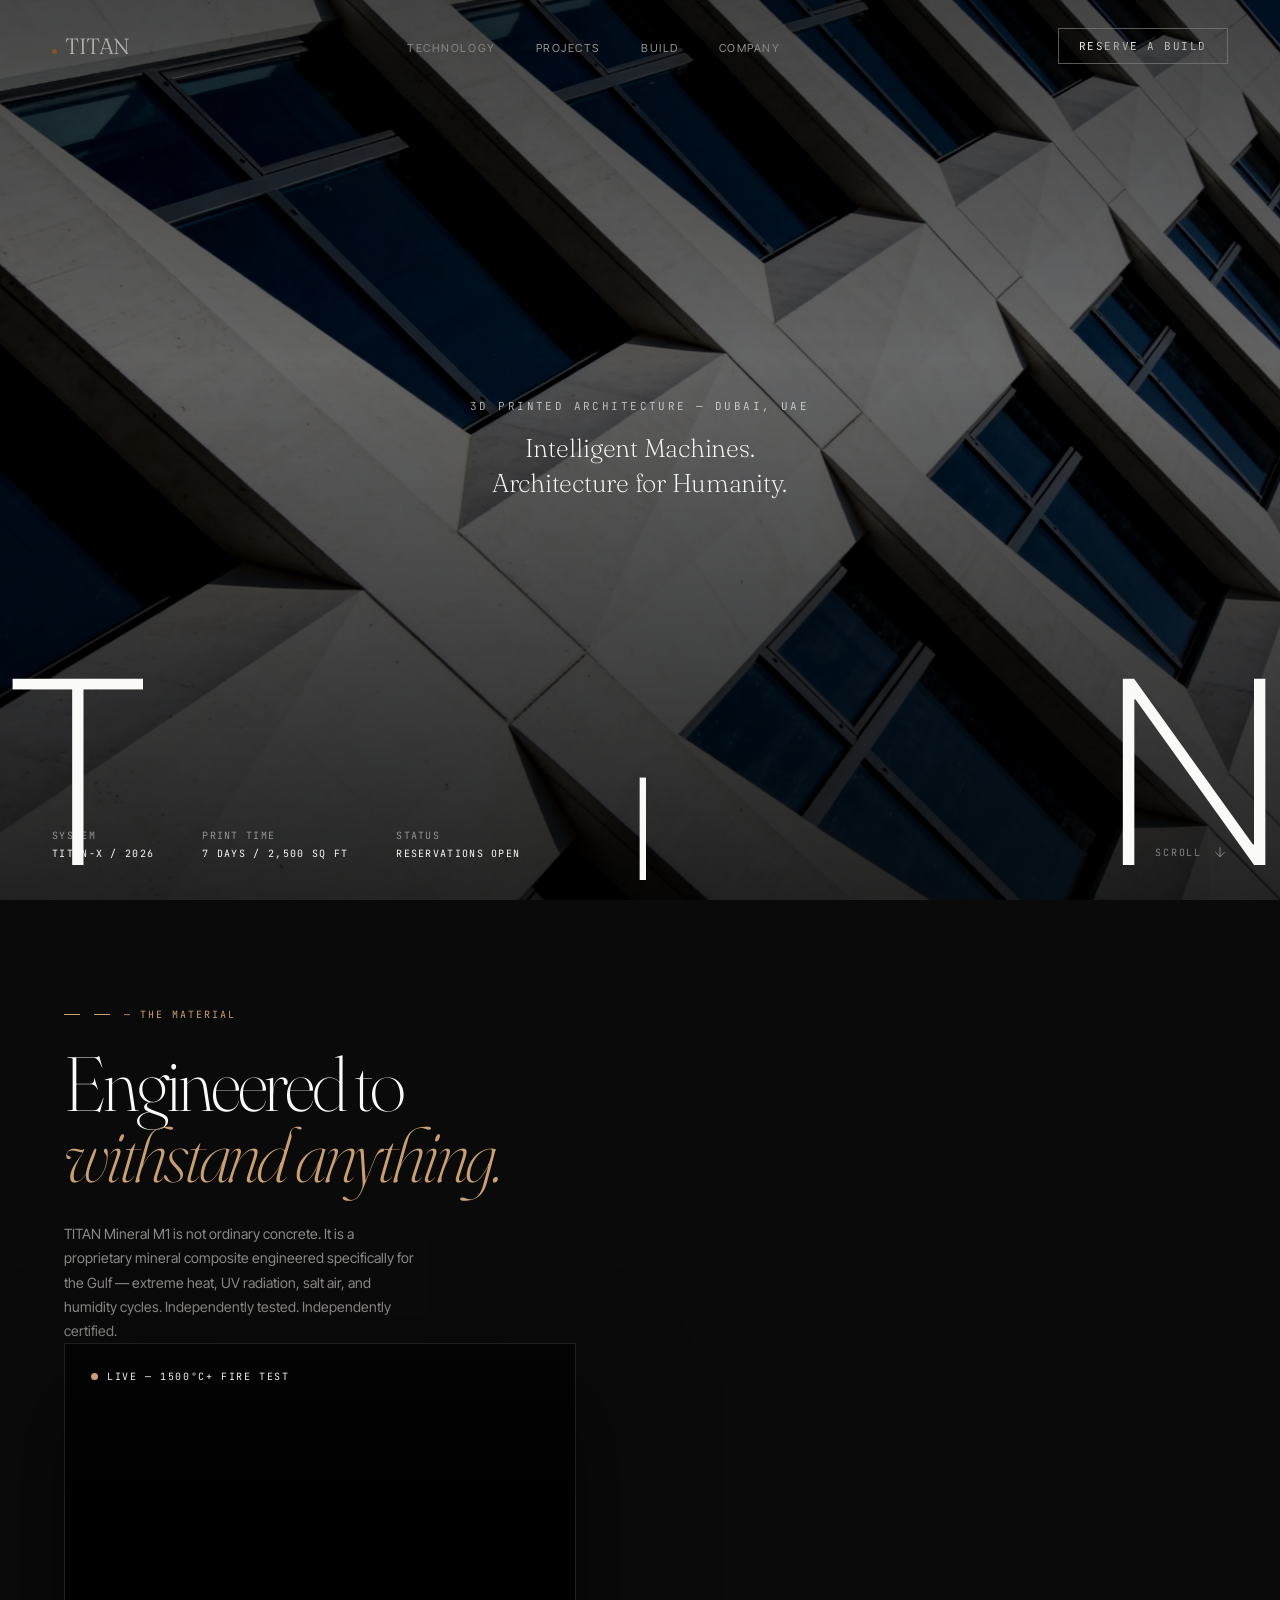
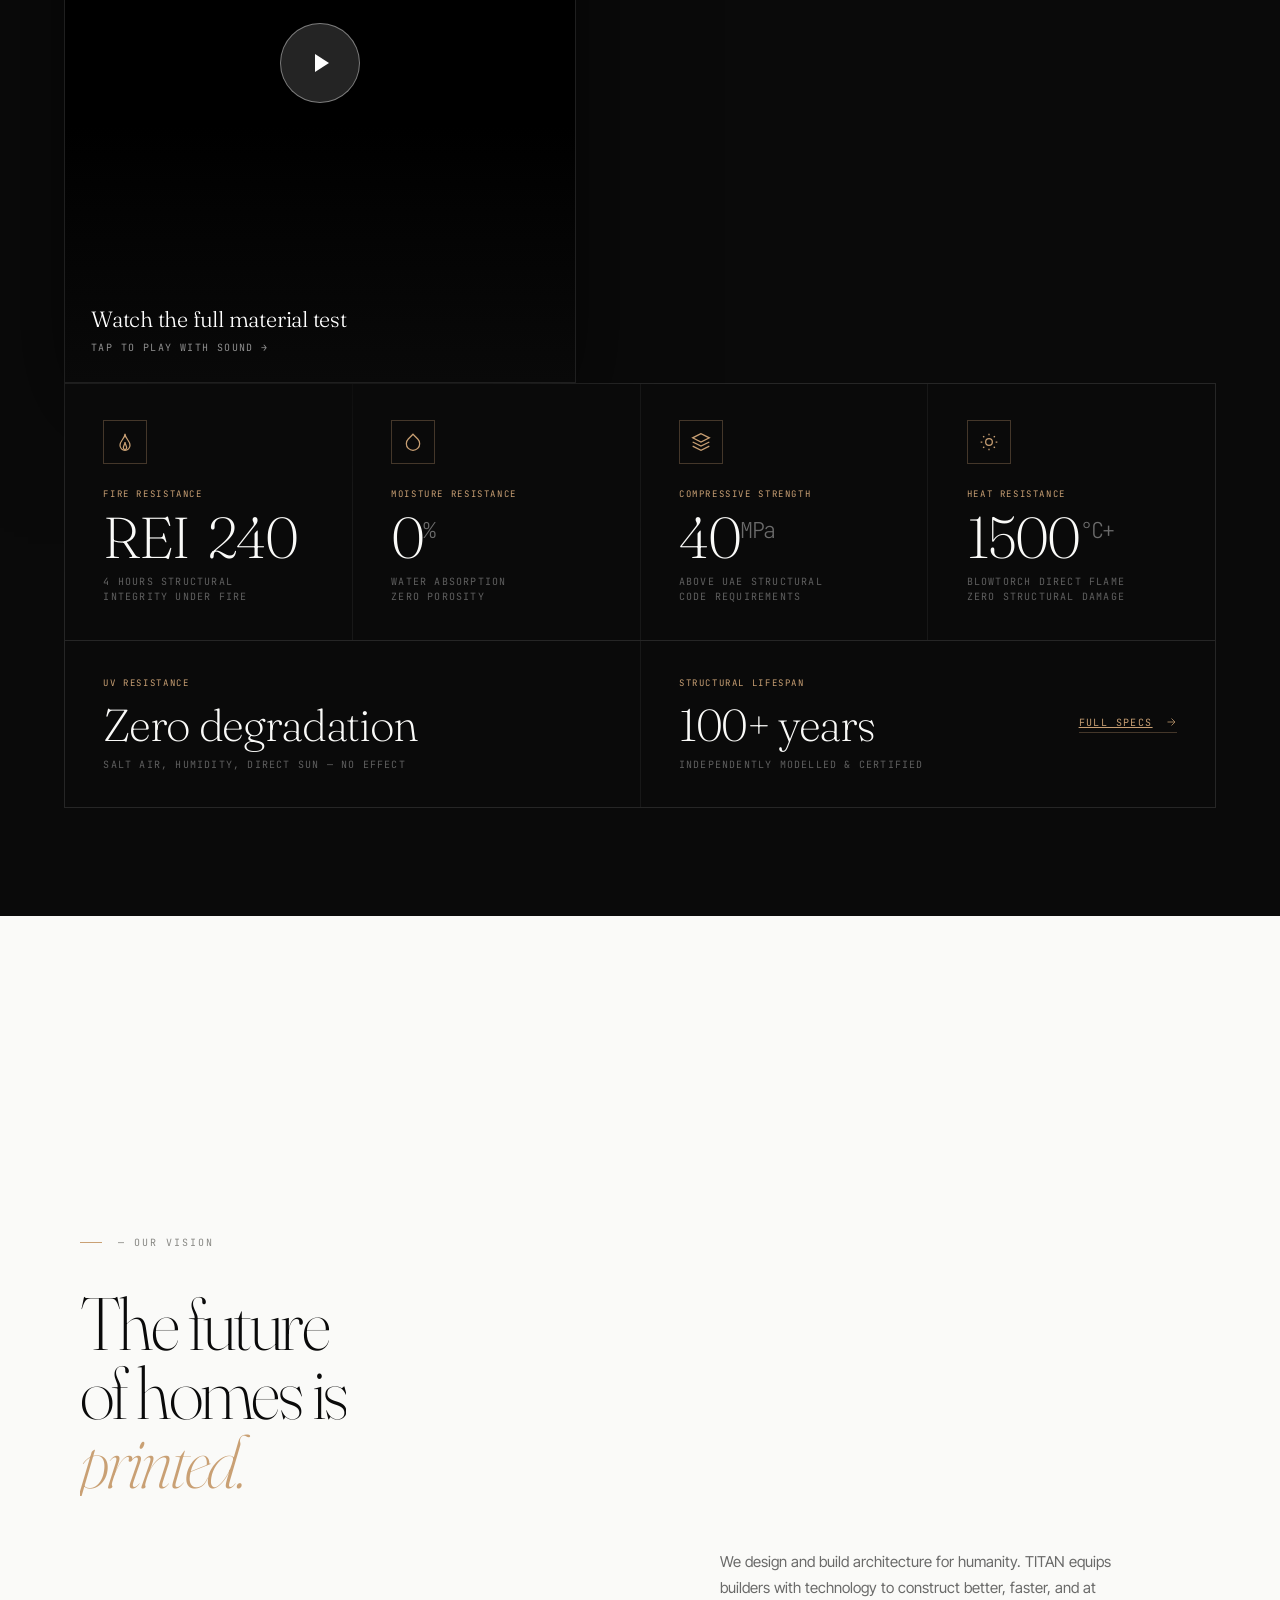
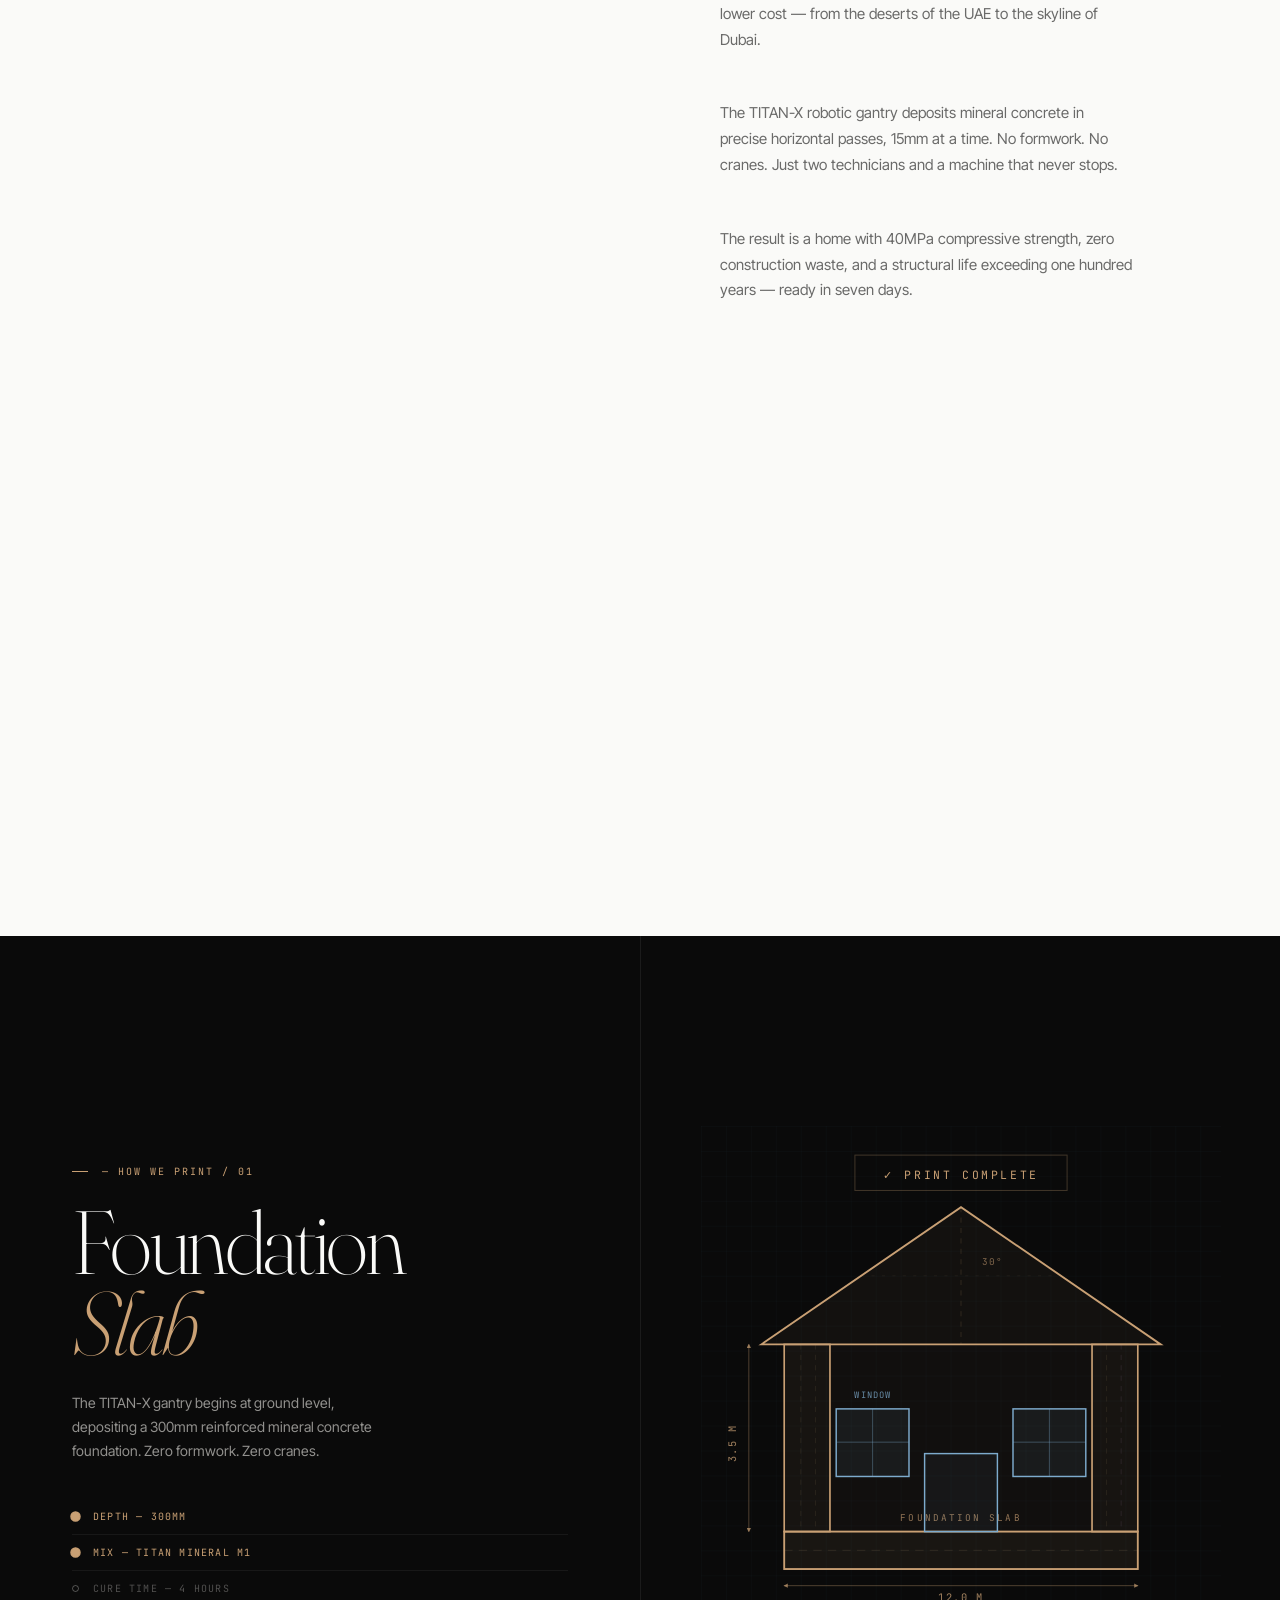
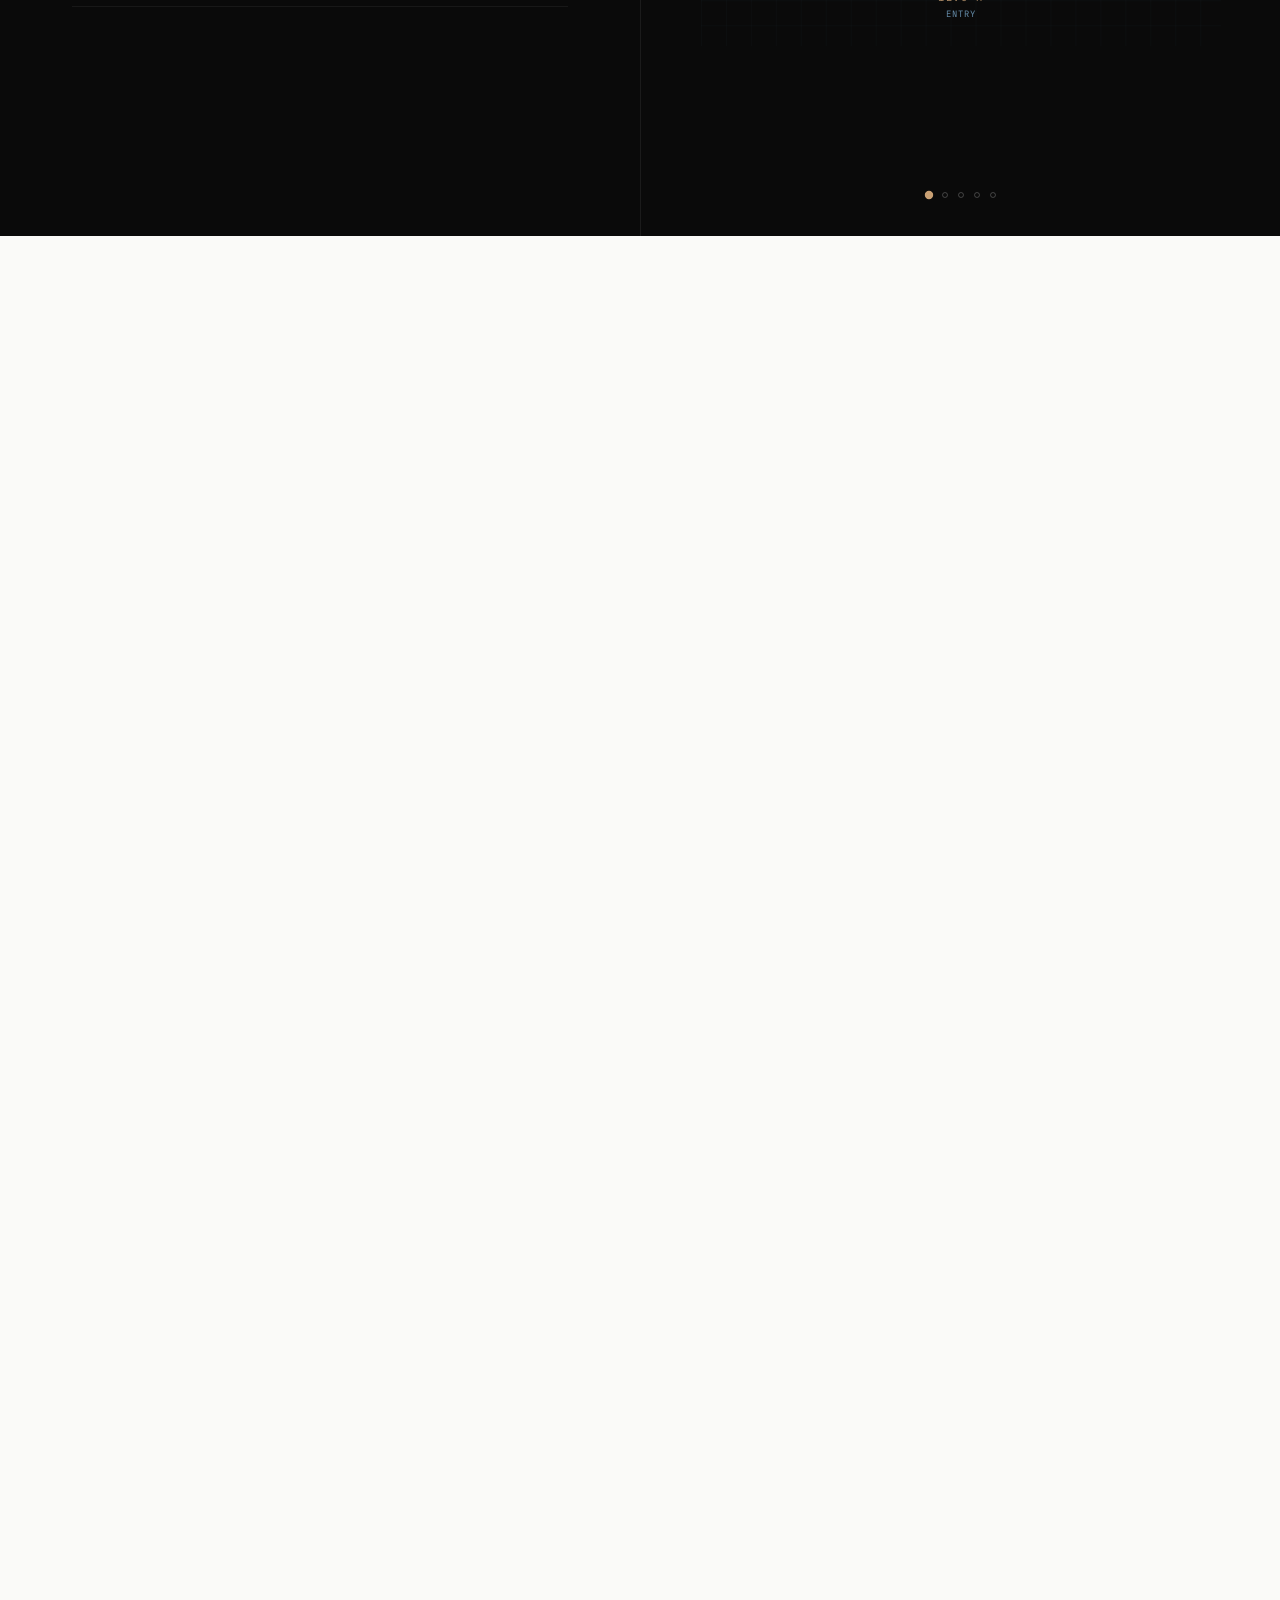
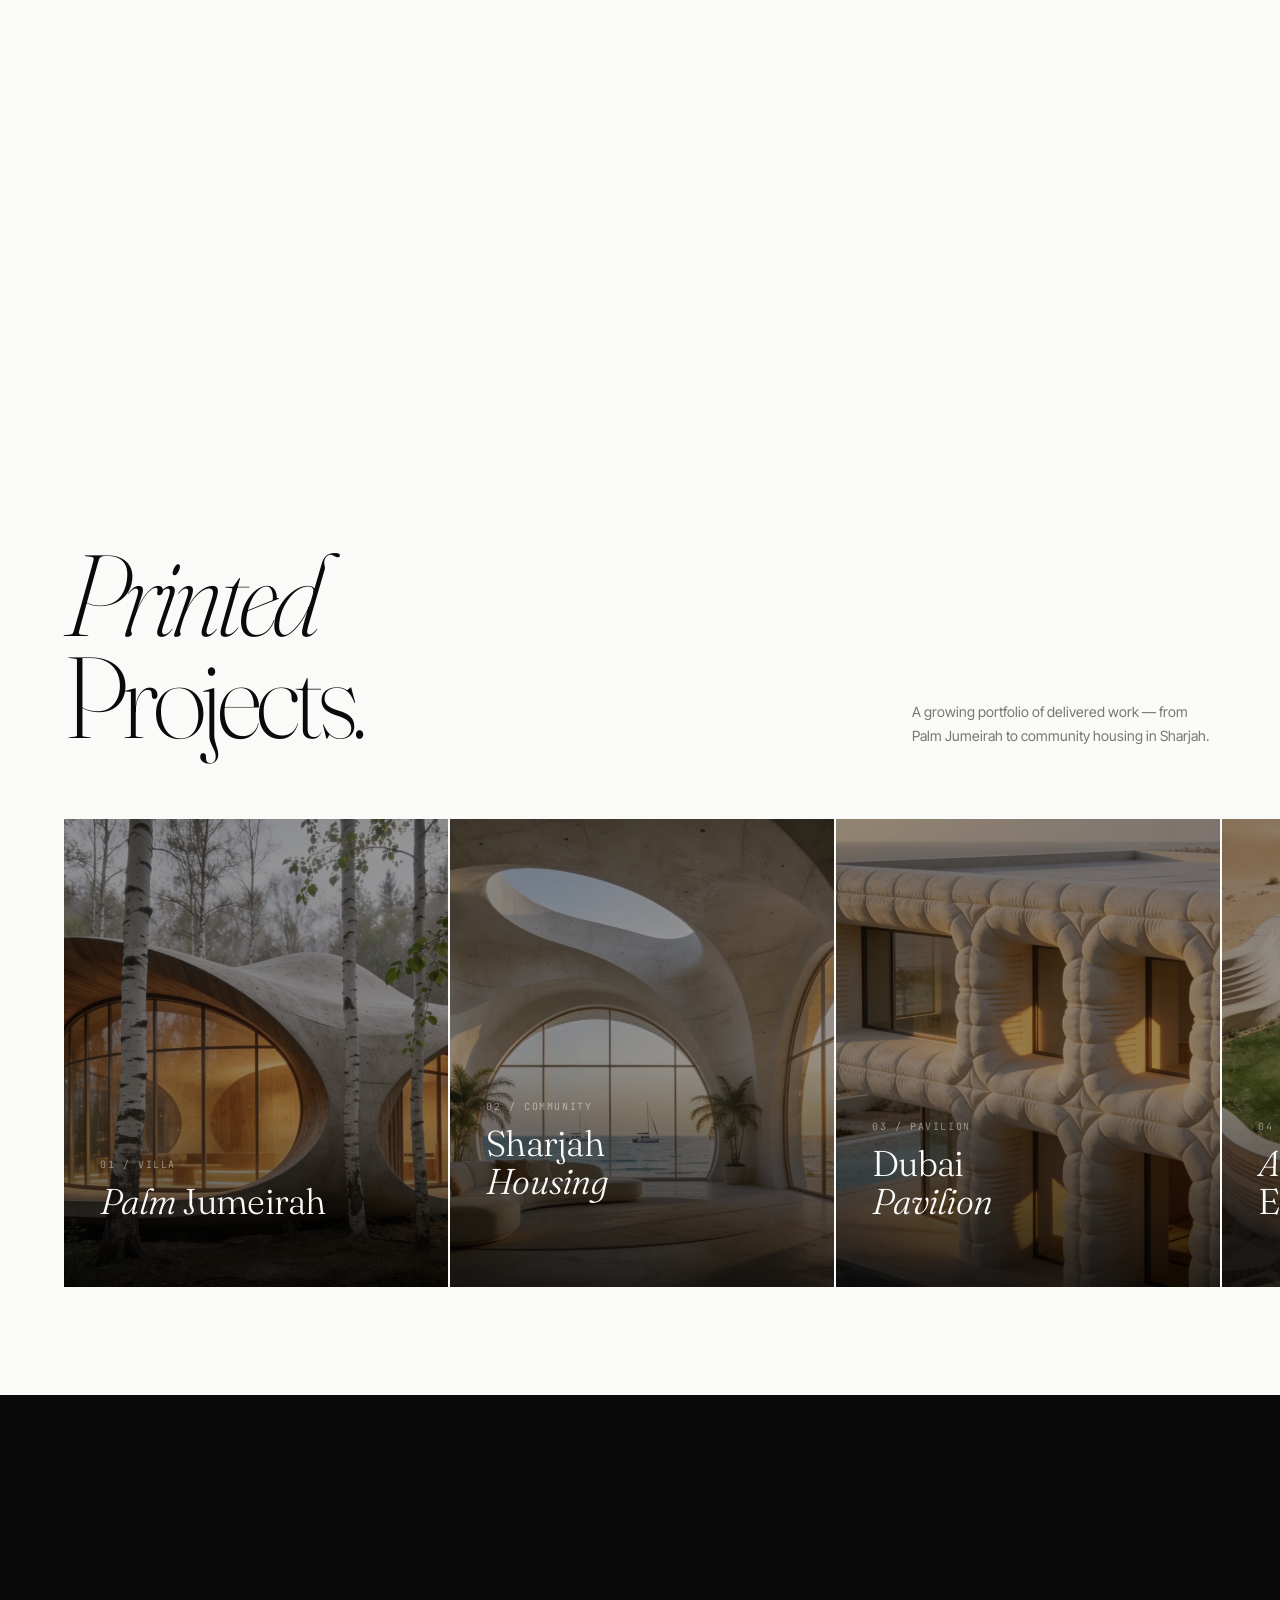
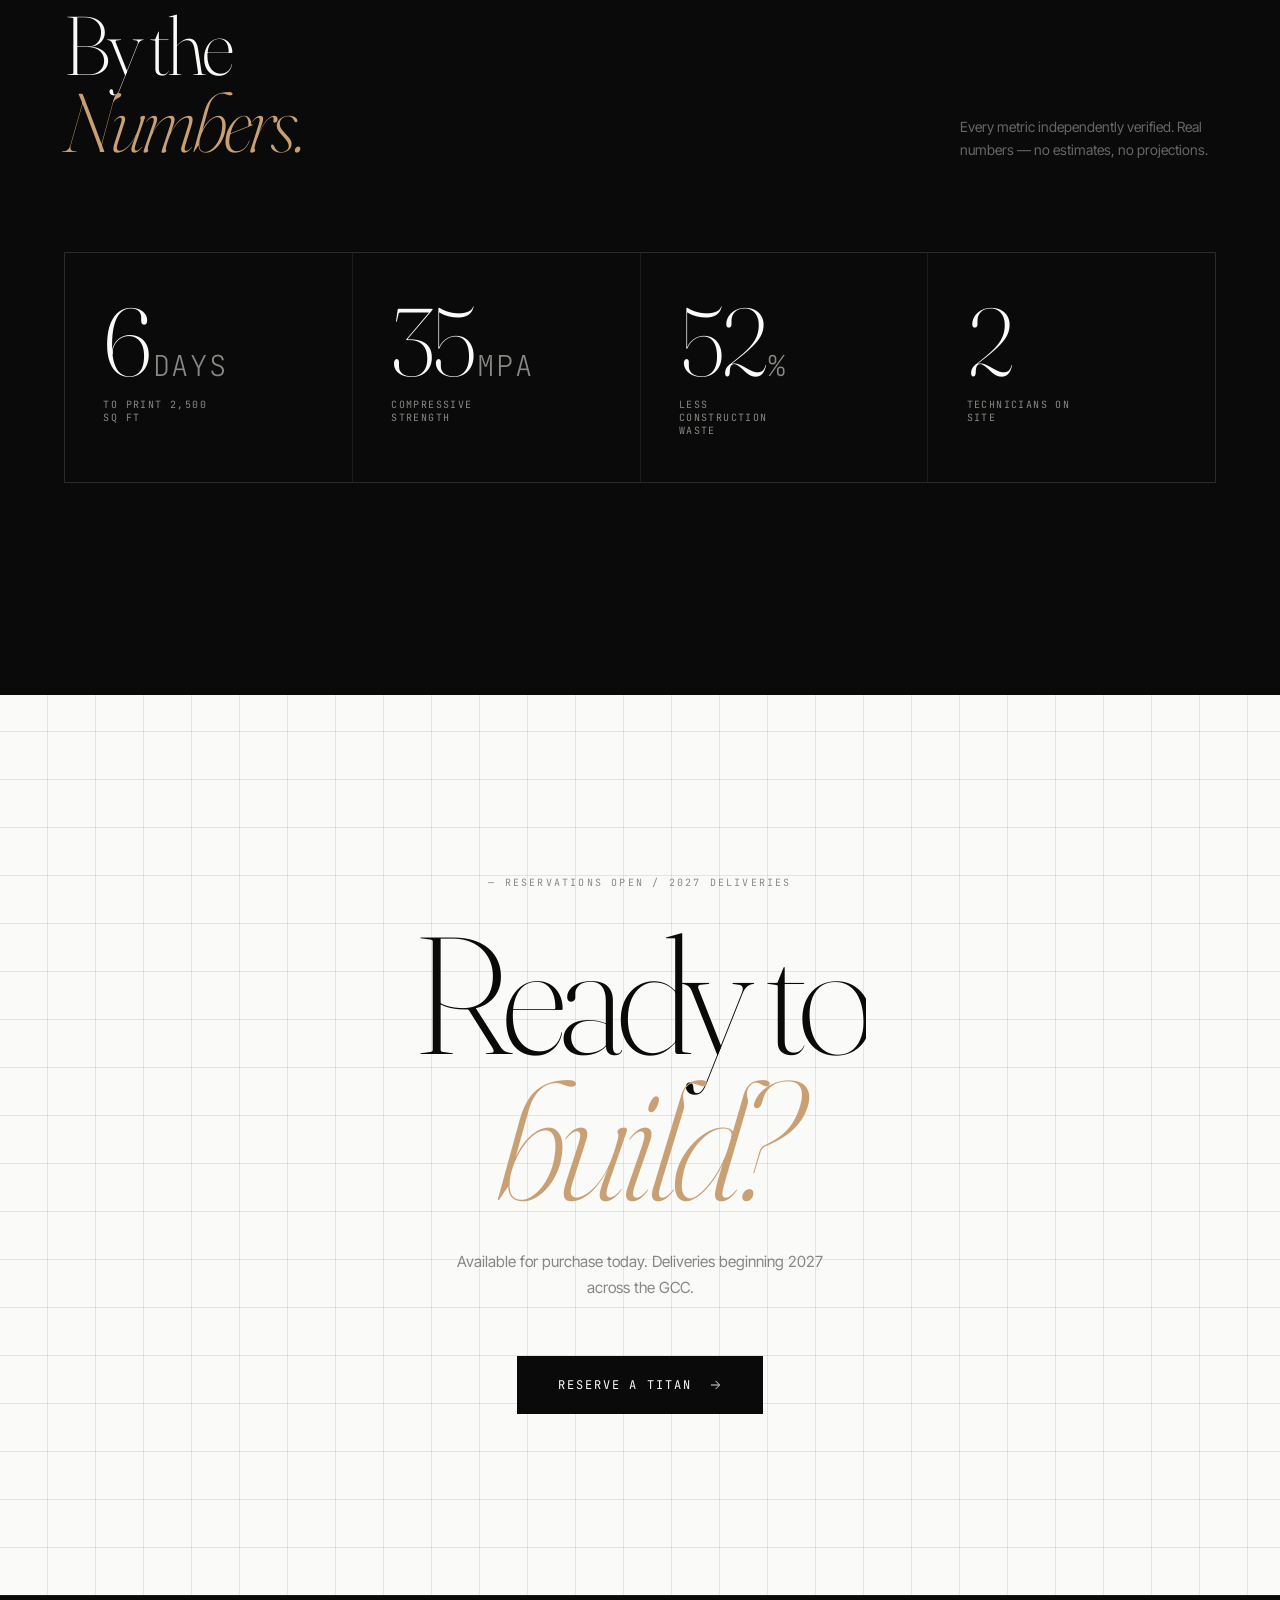
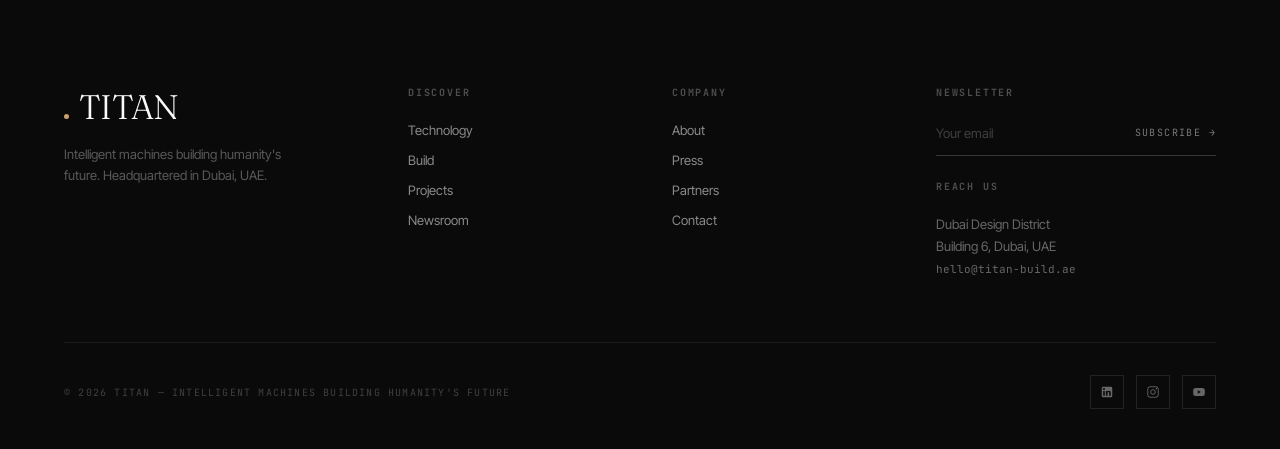
==== commit b2e36c80: "Add files via upload" ====
--- a/index.html
+++ b/index.html
@@ -386,6 +386,98 @@
   .hero-bot{padding:16px 24px}
 }
 
+
+
+}
+
+
+/* ═══ MATERIAL VIDEO PLAYER ═══ */
+.mat-video-layout{
+  display:grid;
+  grid-template-columns:1fr 1fr;
+  gap:clamp(40px,6vw,90px);
+  align-items:center;
+  margin-bottom:clamp(60px,8vh,100px);
+}
+.mat-video-text{align-self:center}
+.mat-video-player{
+  position:relative;
+  aspect-ratio:4/5;
+  max-height:640px;
+  overflow:hidden;
+  cursor:pointer;
+  background:#000;
+  border:1px solid rgba(255,255,255,.12);
+  box-shadow:0 40px 100px rgba(0,0,0,.5);
+}
+.mat-video-player video{
+  width:100%;height:100%;
+  object-fit:cover;display:block;
+}
+.mv-overlay{
+  position:absolute;inset:0;
+  background:linear-gradient(180deg,rgba(10,10,10,.4) 0%,transparent 25%,transparent 60%,rgba(10,10,10,.9) 100%);
+  transition:background .5s;
+}
+.mat-video-player:hover .mv-overlay{
+  background:linear-gradient(180deg,rgba(10,10,10,.25) 0%,transparent 30%,transparent 60%,rgba(10,10,10,.85) 100%);
+}
+.mv-label{
+  position:absolute;top:26px;left:26px;
+  display:flex;align-items:center;gap:9px;
+  font-family:'JetBrains Mono',monospace;
+  font-size:10px;letter-spacing:.16em;text-transform:uppercase;
+  color:rgba(255,255,255,.95);z-index:2;
+}
+.mv-dot{
+  width:7px;height:7px;border-radius:50%;
+  background:#C9A074;display:inline-block;
+  animation:mvPulse 1.8s ease infinite;
+}
+@keyframes mvPulse{
+  0%{box-shadow:0 0 0 0 rgba(201,160,116,.6)}
+  70%{box-shadow:0 0 0 10px rgba(201,160,116,0)}
+  100%{box-shadow:0 0 0 0 rgba(201,160,116,0)}
+}
+.mv-play{
+  position:absolute;top:50%;left:50%;
+  transform:translate(-50%,-50%);
+  width:80px;height:80px;border-radius:50%;
+  background:rgba(255,255,255,.14);
+  backdrop-filter:blur(12px);-webkit-backdrop-filter:blur(12px);
+  border:1px solid rgba(255,255,255,.4);
+  display:flex;align-items:center;justify-content:center;
+  color:#fff;z-index:2;
+  transition:transform .4s cubic-bezier(0.16,1,0.3,1),background .4s,border-color .4s;
+}
+.mv-play svg{width:24px;height:24px;margin-left:4px}
+.mat-video-player:hover .mv-play{
+  transform:translate(-50%,-50%) scale(1.14);
+  background:#C9A074;border-color:#C9A074;
+}
+.mv-caption{
+  position:absolute;bottom:28px;left:26px;right:26px;
+  z-index:2;
+  transition:transform .4s cubic-bezier(0.16,1,0.3,1);
+}
+.mat-video-player:hover .mv-caption{transform:translateY(-4px)}
+.mv-caption-title{
+  font-family:'Fraunces',serif;
+  font-size:22px;font-weight:300;letter-spacing:-.01em;
+  color:#fff;margin-bottom:8px;
+}
+.mv-caption-sub{
+  font-family:'JetBrains Mono',monospace;
+  font-size:10px;letter-spacing:.14em;text-transform:uppercase;
+  color:rgba(255,255,255,.55);
+}
+@media(max-width:860px){
+  .mat-video-layout{grid-template-columns:1fr;gap:40px}
+  .mat-video-player{aspect-ratio:16/12;max-height:none}
+  .mv-play{width:64px;height:64px}
+  .mv-caption-title{font-size:19px}
+}
+
 </style>
 </head>
 <body>
@@ -425,6 +517,120 @@
     <div class="scr">Scroll<svg viewBox="0 0 24 24" fill="none" stroke="currentColor" stroke-width="1.5"><path d="M12 5v14M5 12l7 7 7-7"/></svg></div>
   </div>
 </section>
+
+<!-- MATERIAL PERFORMANCE -->
+<section class="s s--dark" id="s-material">
+  <div style="max-width:1440px;margin:0 auto;padding:clamp(80px,12vh,140px) clamp(40px,5vw,80px)">
+
+    <!-- Header with VIDEO PLAYER -->
+    <div class="mat-video-layout">
+      <!-- Left: text -->
+      <div class="mat-video-text">
+        <div class="mat-lbl r" style="font-family:JetBrains Mono,monospace;font-size:10px;letter-spacing:.2em;text-transform:uppercase;color:var(--warm);margin-bottom:28px;display:flex;align-items:center;gap:14px">
+          <span style="width:16px;height:1px;background:var(--warm);display:inline-block"></span>
+          — The Material
+        </div>
+        <h2 class="r d1" style="font-family:Fraunces,serif;font-size:clamp(42px,6vw,82px);font-weight:200;letter-spacing:-.04em;line-height:.92;font-variation-settings:&quot;opsz&quot; 144;color:var(--white);margin-bottom:32px">
+          Engineered to<br><em style="font-style:italic;color:var(--warm)">withstand anything.</em>
+        </h2>
+        <p class="r d2" style="font-size:clamp(14px,1.1vw,17px);line-height:1.72;color:rgba(245,243,238,.55);max-width:44ch">
+          TITAN Mineral M1 is not ordinary concrete. It is a proprietary mineral composite engineered specifically for the Gulf — extreme heat, UV radiation, salt air, and humidity cycles. Independently tested. Independently certified.
+        </p>
+      </div>
+
+      <!-- Right: VIDEO PLAYER (main element) -->
+      <div class="mat-video-player r d2" id="matVideo" onclick="openVideoModal()">
+        <video id="previewVideo" autoplay muted loop playsinline preload="auto">
+          <source src="videos/fire-test.mp4" type="video/mp4">
+        </video>
+        <div class="mv-overlay"></div>
+        <div class="mv-label"><span class="mv-dot"></span>Live — 1500°C+ Fire Test</div>
+        <div class="mv-play"><svg viewBox="0 0 24 24" fill="currentColor"><path d="M5 3l14 9-14 9V3z"/></svg></div>
+        <div class="mv-caption">
+          <div class="mv-caption-title">Watch the full material test</div>
+          <div class="mv-caption-sub">Tap to play with sound →</div>
+        </div>
+      </div>
+    </div>
+
+    <!-- Performance Cards -->
+    <div class="r d2" style="display:grid;grid-template-columns:repeat(4,1fr);gap:1px;background:rgba(255,255,255,.06);border:1px solid rgba(255,255,255,.06)">
+
+      <!-- Fire -->
+      <div class="perf-card" style="padding:clamp(32px,4vh,52px) clamp(24px,3vw,40px);background:var(--black);position:relative;overflow:hidden;transition:background .4s;cursor:default">
+        <div style="width:44px;height:44px;border:1px solid rgba(201,160,116,.3);display:flex;align-items:center;justify-content:center;margin-bottom:24px;color:var(--warm)">
+          <svg viewBox="0 0 24 24" fill="none" stroke="currentColor" stroke-width="1.5" style="width:20px;height:20px"><path d="M12 2c0 6-6 8-6 14a6 6 0 0 0 12 0c0-6-6-8-6-14z"/><path d="M12 12c0 3-2 4-2 7a2 2 0 0 0 4 0c0-3-2-4-2-7z"/></svg>
+        </div>
+        <div style="font-family:JetBrains Mono,monospace;font-size:9px;letter-spacing:.18em;text-transform:uppercase;color:var(--warm);margin-bottom:12px">Fire Resistance</div>
+        <div style="font-family:Fraunces,serif;font-size:clamp(36px,4.5vw,60px);font-weight:200;letter-spacing:-.03em;line-height:.9;margin-bottom:10px;color:var(--white)">
+          REI<span style="font-size:.45em;font-family:JetBrains Mono,monospace;color:rgba(255,255,255,.4);vertical-align:super;margin-left:4px"> </span> 240
+        </div>
+        <div style="font-family:JetBrains Mono,monospace;font-size:10px;letter-spacing:.12em;text-transform:uppercase;color:rgba(255,255,255,.35);line-height:1.5">4 hours structural<br>integrity under fire</div>
+      </div>
+
+      <!-- Water -->
+      <div class="perf-card" style="padding:clamp(32px,4vh,52px) clamp(24px,3vw,40px);background:var(--black);position:relative;overflow:hidden;transition:background .4s;cursor:default">
+        <div style="width:44px;height:44px;border:1px solid rgba(201,160,116,.3);display:flex;align-items:center;justify-content:center;margin-bottom:24px;color:var(--warm)">
+          <svg viewBox="0 0 24 24" fill="none" stroke="currentColor" stroke-width="1.5" style="width:20px;height:20px"><path d="M12 2.69l5.66 5.66a8 8 0 1 1-11.31 0z"/></svg>
+        </div>
+        <div style="font-family:JetBrains Mono,monospace;font-size:9px;letter-spacing:.18em;text-transform:uppercase;color:var(--warm);margin-bottom:12px">Moisture Resistance</div>
+        <div style="font-family:Fraunces,serif;font-size:clamp(36px,4.5vw,60px);font-weight:200;letter-spacing:-.03em;line-height:.9;margin-bottom:10px;color:var(--white)">
+          0<span style="font-size:.38em;font-family:JetBrains Mono,monospace;color:rgba(255,255,255,.4);vertical-align:super">%</span>
+        </div>
+        <div style="font-family:JetBrains Mono,monospace;font-size:10px;letter-spacing:.12em;text-transform:uppercase;color:rgba(255,255,255,.35);line-height:1.5">Water absorption<br>zero porosity</div>
+      </div>
+
+      <!-- Strength -->
+      <div class="perf-card" style="padding:clamp(32px,4vh,52px) clamp(24px,3vw,40px);background:var(--black);position:relative;overflow:hidden;transition:background .4s;cursor:default">
+        <div style="width:44px;height:44px;border:1px solid rgba(201,160,116,.3);display:flex;align-items:center;justify-content:center;margin-bottom:24px;color:var(--warm)">
+          <svg viewBox="0 0 24 24" fill="none" stroke="currentColor" stroke-width="1.5" style="width:20px;height:20px"><path d="M12 2L2 7l10 5 10-5-10-5zM2 17l10 5 10-5M2 12l10 5 10-5"/></svg>
+        </div>
+        <div style="font-family:JetBrains Mono,monospace;font-size:9px;letter-spacing:.18em;text-transform:uppercase;color:var(--warm);margin-bottom:12px">Compressive Strength</div>
+        <div style="font-family:Fraunces,serif;font-size:clamp(36px,4.5vw,60px);font-weight:200;letter-spacing:-.03em;line-height:.9;margin-bottom:10px;color:var(--white)">
+          40<span style="font-size:.38em;font-family:JetBrains Mono,monospace;color:rgba(255,255,255,.4);vertical-align:super">MPa</span>
+        </div>
+        <div style="font-family:JetBrains Mono,monospace;font-size:10px;letter-spacing:.12em;text-transform:uppercase;color:rgba(255,255,255,.35);line-height:1.5">Above UAE structural<br>code requirements</div>
+      </div>
+
+      <!-- Heat -->
+      <div class="perf-card" style="padding:clamp(32px,4vh,52px) clamp(24px,3vw,40px);background:var(--black);position:relative;overflow:hidden;transition:background .4s;cursor:default">
+        <div style="width:44px;height:44px;border:1px solid rgba(201,160,116,.3);display:flex;align-items:center;justify-content:center;margin-bottom:24px;color:var(--warm)">
+          <svg viewBox="0 0 24 24" fill="none" stroke="currentColor" stroke-width="1.5" style="width:20px;height:20px"><circle cx="12" cy="12" r="4"/><path d="M12 2v2M12 20v2M4.93 4.93l1.41 1.41M17.66 17.66l1.41 1.41M2 12h2M20 12h2M4.93 19.07l1.41-1.41M17.66 6.34l1.41-1.41"/></svg>
+        </div>
+        <div style="font-family:JetBrains Mono,monospace;font-size:9px;letter-spacing:.18em;text-transform:uppercase;color:var(--warm);margin-bottom:12px">Heat Resistance</div>
+        <div style="font-family:Fraunces,serif;font-size:clamp(36px,4.5vw,60px);font-weight:200;letter-spacing:-.03em;line-height:.9;margin-bottom:10px;color:var(--white)">
+          1500<span style="font-size:.38em;font-family:JetBrains Mono,monospace;color:rgba(255,255,255,.4);vertical-align:super">°C+</span>
+        </div>
+        <div style="font-family:JetBrains Mono,monospace;font-size:10px;letter-spacing:.12em;text-transform:uppercase;color:rgba(255,255,255,.35);line-height:1.5">Blowtorch direct flame<br>zero structural damage</div>
+      </div>
+
+    </div>
+
+    <!-- Bottom row: UV + Lifespan -->
+    <div class="r d3" style="display:grid;grid-template-columns:1fr 1fr;gap:1px;background:rgba(255,255,255,.06);border:1px solid rgba(255,255,255,.06);border-top:none">
+      <div style="padding:clamp(28px,4vh,44px) clamp(24px,3vw,40px);background:var(--black);display:flex;align-items:center;gap:clamp(20px,3vw,40px)">
+        <div>
+          <div style="font-family:JetBrains Mono,monospace;font-size:9px;letter-spacing:.18em;text-transform:uppercase;color:var(--warm);margin-bottom:8px">UV Resistance</div>
+          <div style="font-family:Fraunces,serif;font-size:clamp(28px,3.5vw,48px);font-weight:200;letter-spacing:-.03em;color:var(--white)">Zero degradation</div>
+          <div style="font-family:JetBrains Mono,monospace;font-size:10px;letter-spacing:.12em;text-transform:uppercase;color:rgba(255,255,255,.35);margin-top:6px">Salt air, humidity, direct sun — no effect</div>
+        </div>
+      </div>
+      <div style="padding:clamp(28px,4vh,44px) clamp(24px,3vw,40px);background:var(--black);display:flex;align-items:center;justify-content:space-between;gap:20px">
+        <div>
+          <div style="font-family:JetBrains Mono,monospace;font-size:9px;letter-spacing:.18em;text-transform:uppercase;color:var(--warm);margin-bottom:8px">Structural Lifespan</div>
+          <div style="font-family:Fraunces,serif;font-size:clamp(28px,3.5vw,48px);font-weight:200;letter-spacing:-.03em;color:var(--white)">100+ years</div>
+          <div style="font-family:JetBrains Mono,monospace;font-size:10px;letter-spacing:.12em;text-transform:uppercase;color:rgba(255,255,255,.35);margin-top:6px">Independently modelled &amp; certified</div>
+        </div>
+        <a href="technology.html" style="display:inline-flex;align-items:center;gap:12px;font-family:JetBrains Mono,monospace;font-size:10px;letter-spacing:.14em;text-transform:uppercase;color:var(--warm);white-space:nowrap;border-bottom:1px solid rgba(201,160,116,.3);padding-bottom:3px;transition:gap .3s">
+          Full specs
+          <svg viewBox="0 0 24 24" fill="none" stroke="currentColor" stroke-width="1.5" style="width:12px;height:12px"><path d="M5 12h14M13 5l7 7-7 7"/></svg>
+        </a>
+      </div>
+    </div>
+
+  </div>
+</section>
+
 
 <!-- S2 MANIFESTO -->
 <section class="s s--light" id="s2" style="height:180vh">
@@ -569,131 +775,32 @@
   </div>
 </section>
 
-<!-- S5 MATERIAL -->
-<section class="s material" id="s5">
-  <div class="mat-img"><img src="images/detail_1.webp" alt="TITAN mineral concrete"></div>
-  <div class="mat-content">
-    <div class="mat-lbl r">— The Material</div>
-    <h2 class="mat-h r d1">Engineered<br>for the <em>Gulf.</em></h2>
-    <p class="mat-p r d2">TITAN's mineral concrete mix is specifically formulated for desert climate — extreme heat, UV radiation, and humidity cycles. It does not corrode, warp, or degrade.</p>
-    <div class="mspecs r d3">
-      <div class="msp"><div class="msp-v">40<span class="msp-u">MPa</span></div><div class="msp-l">Compressive strength</div></div>
-      <div class="msp"><div class="msp-v">100<span class="msp-u">yr+</span></div><div class="msp-l">Structural life</div></div>
-      <div class="msp"><div class="msp-v">60<span class="msp-u">%</span></div><div class="msp-l">Less waste</div></div>
-      <div class="msp"><div class="msp-v">7<span class="msp-u">days</span></div><div class="msp-l">To full structure</div></div>
+
+
+
+
+
+<!-- VIDEO MODAL -->
+<div id="vModal" style="display:none;position:fixed;top:0;left:0;width:100%;height:100%;z-index:9999;background:rgba(0,0,0,.96)">
+  <div style="position:absolute;inset:0;display:flex;flex-direction:column;align-items:center;justify-content:center;padding:20px">
+    <div style="width:100%;max-width:960px">
+      <!-- Кнопка закрытия -->
+      <div style="display:flex;justify-content:flex-end;margin-bottom:12px">
+        <button id="vCloseBtn" style="background:none;border:1px solid rgba(255,255,255,.3);color:#fff;font-family:JetBrains Mono,monospace;font-size:11px;letter-spacing:.14em;text-transform:uppercase;padding:8px 18px;cursor:pointer;display:flex;align-items:center;gap:8px">
+          Close ✕
+        </button>
+      </div>
+      <!-- Видео -->
+      <video id="vPlayer" controls playsinline style="width:100%;height:auto;max-height:75vh;display:block;background:#000">
+        <source src="videos/fire-test.mp4" type="video/mp4">
+      </video>
+      <!-- Подпись -->
+      <div style="padding:12px 0;font-family:JetBrains Mono,monospace;font-size:10px;letter-spacing:.14em;text-transform:uppercase;color:rgba(255,255,255,.4);border-top:1px solid rgba(255,255,255,.08);margin-top:0">
+        TITAN Mineral M1 — 1500°C+ Fire &amp; Heat Test · Independently certified
+      </div>
     </div>
   </div>
-</section>
-
-
-<!-- MATERIAL PERFORMANCE -->
-<section class="s s--dark" id="s-material">
-  <div style="max-width:1440px;margin:0 auto;padding:clamp(80px,12vh,140px) clamp(40px,5vw,80px)">
-
-    <!-- Header -->
-    <div style="display:grid;grid-template-columns:1fr 1fr;gap:clamp(40px,6vw,100px);align-items:end;margin-bottom:clamp(60px,8vh,100px);flex-wrap:wrap">
-      <div>
-        <div class="mat-lbl r" style="font-family:'JetBrains Mono',monospace;font-size:10px;letter-spacing:.2em;text-transform:uppercase;color:var(--warm);margin-bottom:28px;display:flex;align-items:center;gap:14px">
-          <span style="width:16px;height:1px;background:var(--warm);display:inline-block"></span>
-          — The Material
-        </div>
-        <h2 class="r d1" style="font-family:'Fraunces',serif;font-size:clamp(42px,6vw,82px);font-weight:200;letter-spacing:-.04em;line-height:.92;font-variation-settings:'opsz' 144;color:var(--white)">
-          Engineered to<br><em style="font-style:italic;color:var(--warm)">withstand anything.</em>
-        </h2>
-      </div>
-      <div class="r d2" style="align-self:flex-end">
-        <p style="font-size:clamp(14px,1.1vw,17px);line-height:1.72;color:rgba(245,243,238,.55);max-width:46ch;margin-bottom:32px">
-          TITAN Mineral M1 is not ordinary concrete. It is a proprietary mineral composite engineered specifically for the Gulf — extreme heat, UV radiation, salt air, and humidity cycles. Independently tested. Independently certified.
-        </p>
-        <!-- WATCH VIDEO BUTTON -->
-        <button id="watchVideoBtn" onclick="openVideoModal()" style="display:inline-flex;align-items:center;gap:14px;padding:18px 32px;background:transparent;color:var(--white);font-family:'JetBrains Mono',monospace;font-size:12px;letter-spacing:.16em;text-transform:uppercase;border:1px solid rgba(255,255,255,.3);cursor:pointer;transition:border-color .3s,background .3s,gap .3s var(--ease2)">
-          <span style="width:36px;height:36px;border-radius:50%;border:1px solid var(--warm);display:flex;align-items:center;justify-content:center;flex-shrink:0;transition:background .3s">
-            <svg viewBox="0 0 24 24" fill="var(--warm)" style="width:12px;height:12px;margin-left:2px"><path d="M5 3l14 9-14 9V3z"/></svg>
-          </span>
-          Watch the material test
-        </button>
-      </div>
-    </div>
-
-    <!-- Performance Cards -->
-    <div class="r d2" style="display:grid;grid-template-columns:repeat(4,1fr);gap:1px;background:rgba(255,255,255,.06);border:1px solid rgba(255,255,255,.06)">
-
-      <!-- Fire -->
-      <div class="perf-card" style="padding:clamp(32px,4vh,52px) clamp(24px,3vw,40px);background:var(--black);position:relative;overflow:hidden;transition:background .4s;cursor:default">
-        <div style="width:44px;height:44px;border:1px solid rgba(201,160,116,.3);display:flex;align-items:center;justify-content:center;margin-bottom:24px;color:var(--warm)">
-          <svg viewBox="0 0 24 24" fill="none" stroke="currentColor" stroke-width="1.5" style="width:20px;height:20px"><path d="M12 2c0 6-6 8-6 14a6 6 0 0 0 12 0c0-6-6-8-6-14z"/><path d="M12 12c0 3-2 4-2 7a2 2 0 0 0 4 0c0-3-2-4-2-7z"/></svg>
-        </div>
-        <div style="font-family:'JetBrains Mono',monospace;font-size:9px;letter-spacing:.18em;text-transform:uppercase;color:var(--warm);margin-bottom:12px">Fire Resistance</div>
-        <div style="font-family:'Fraunces',serif;font-size:clamp(36px,4.5vw,60px);font-weight:200;letter-spacing:-.03em;line-height:.9;margin-bottom:10px;color:var(--white)">
-          REI<span style="font-size:.45em;font-family:'JetBrains Mono',monospace;color:rgba(255,255,255,.4);vertical-align:super;margin-left:4px"> </span> 240
-        </div>
-        <div style="font-family:'JetBrains Mono',monospace;font-size:10px;letter-spacing:.12em;text-transform:uppercase;color:rgba(255,255,255,.35);line-height:1.5">4 hours structural<br>integrity under fire</div>
-      </div>
-
-      <!-- Water -->
-      <div class="perf-card" style="padding:clamp(32px,4vh,52px) clamp(24px,3vw,40px);background:var(--black);position:relative;overflow:hidden;transition:background .4s;cursor:default">
-        <div style="width:44px;height:44px;border:1px solid rgba(201,160,116,.3);display:flex;align-items:center;justify-content:center;margin-bottom:24px;color:var(--warm)">
-          <svg viewBox="0 0 24 24" fill="none" stroke="currentColor" stroke-width="1.5" style="width:20px;height:20px"><path d="M12 2.69l5.66 5.66a8 8 0 1 1-11.31 0z"/></svg>
-        </div>
-        <div style="font-family:'JetBrains Mono',monospace;font-size:9px;letter-spacing:.18em;text-transform:uppercase;color:var(--warm);margin-bottom:12px">Moisture Resistance</div>
-        <div style="font-family:'Fraunces',serif;font-size:clamp(36px,4.5vw,60px);font-weight:200;letter-spacing:-.03em;line-height:.9;margin-bottom:10px;color:var(--white)">
-          0<span style="font-size:.38em;font-family:'JetBrains Mono',monospace;color:rgba(255,255,255,.4);vertical-align:super">%</span>
-        </div>
-        <div style="font-family:'JetBrains Mono',monospace;font-size:10px;letter-spacing:.12em;text-transform:uppercase;color:rgba(255,255,255,.35);line-height:1.5">Water absorption<br>zero porosity</div>
-      </div>
-
-      <!-- Strength -->
-      <div class="perf-card" style="padding:clamp(32px,4vh,52px) clamp(24px,3vw,40px);background:var(--black);position:relative;overflow:hidden;transition:background .4s;cursor:default">
-        <div style="width:44px;height:44px;border:1px solid rgba(201,160,116,.3);display:flex;align-items:center;justify-content:center;margin-bottom:24px;color:var(--warm)">
-          <svg viewBox="0 0 24 24" fill="none" stroke="currentColor" stroke-width="1.5" style="width:20px;height:20px"><path d="M12 2L2 7l10 5 10-5-10-5zM2 17l10 5 10-5M2 12l10 5 10-5"/></svg>
-        </div>
-        <div style="font-family:'JetBrains Mono',monospace;font-size:9px;letter-spacing:.18em;text-transform:uppercase;color:var(--warm);margin-bottom:12px">Compressive Strength</div>
-        <div style="font-family:'Fraunces',serif;font-size:clamp(36px,4.5vw,60px);font-weight:200;letter-spacing:-.03em;line-height:.9;margin-bottom:10px;color:var(--white)">
-          40<span style="font-size:.38em;font-family:'JetBrains Mono',monospace;color:rgba(255,255,255,.4);vertical-align:super">MPa</span>
-        </div>
-        <div style="font-family:'JetBrains Mono',monospace;font-size:10px;letter-spacing:.12em;text-transform:uppercase;color:rgba(255,255,255,.35);line-height:1.5">Above UAE structural<br>code requirements</div>
-      </div>
-
-      <!-- Heat -->
-      <div class="perf-card" style="padding:clamp(32px,4vh,52px) clamp(24px,3vw,40px);background:var(--black);position:relative;overflow:hidden;transition:background .4s;cursor:default">
-        <div style="width:44px;height:44px;border:1px solid rgba(201,160,116,.3);display:flex;align-items:center;justify-content:center;margin-bottom:24px;color:var(--warm)">
-          <svg viewBox="0 0 24 24" fill="none" stroke="currentColor" stroke-width="1.5" style="width:20px;height:20px"><circle cx="12" cy="12" r="4"/><path d="M12 2v2M12 20v2M4.93 4.93l1.41 1.41M17.66 17.66l1.41 1.41M2 12h2M20 12h2M4.93 19.07l1.41-1.41M17.66 6.34l1.41-1.41"/></svg>
-        </div>
-        <div style="font-family:'JetBrains Mono',monospace;font-size:9px;letter-spacing:.18em;text-transform:uppercase;color:var(--warm);margin-bottom:12px">Heat Resistance</div>
-        <div style="font-family:'Fraunces',serif;font-size:clamp(36px,4.5vw,60px);font-weight:200;letter-spacing:-.03em;line-height:.9;margin-bottom:10px;color:var(--white)">
-          1500<span style="font-size:.38em;font-family:'JetBrains Mono',monospace;color:rgba(255,255,255,.4);vertical-align:super">°C+</span>
-        </div>
-        <div style="font-family:'JetBrains Mono',monospace;font-size:10px;letter-spacing:.12em;text-transform:uppercase;color:rgba(255,255,255,.35);line-height:1.5">Blowtorch direct flame<br>zero structural damage</div>
-      </div>
-
-    </div>
-
-    <!-- Bottom row: UV + Lifespan -->
-    <div class="r d3" style="display:grid;grid-template-columns:1fr 1fr;gap:1px;background:rgba(255,255,255,.06);border:1px solid rgba(255,255,255,.06);border-top:none">
-      <div style="padding:clamp(28px,4vh,44px) clamp(24px,3vw,40px);background:var(--black);display:flex;align-items:center;gap:clamp(20px,3vw,40px)">
-        <div>
-          <div style="font-family:'JetBrains Mono',monospace;font-size:9px;letter-spacing:.18em;text-transform:uppercase;color:var(--warm);margin-bottom:8px">UV Resistance</div>
-          <div style="font-family:'Fraunces',serif;font-size:clamp(28px,3.5vw,48px);font-weight:200;letter-spacing:-.03em;color:var(--white)">Zero degradation</div>
-          <div style="font-family:'JetBrains Mono',monospace;font-size:10px;letter-spacing:.12em;text-transform:uppercase;color:rgba(255,255,255,.35);margin-top:6px">Salt air, humidity, direct sun — no effect</div>
-        </div>
-      </div>
-      <div style="padding:clamp(28px,4vh,44px) clamp(24px,3vw,40px);background:var(--black);display:flex;align-items:center;justify-content:space-between;gap:20px">
-        <div>
-          <div style="font-family:'JetBrains Mono',monospace;font-size:9px;letter-spacing:.18em;text-transform:uppercase;color:var(--warm);margin-bottom:8px">Structural Lifespan</div>
-          <div style="font-family:'Fraunces',serif;font-size:clamp(28px,3.5vw,48px);font-weight:200;letter-spacing:-.03em;color:var(--white)">100+ years</div>
-          <div style="font-family:'JetBrains Mono',monospace;font-size:10px;letter-spacing:.12em;text-transform:uppercase;color:rgba(255,255,255,.35);margin-top:6px">Independently modelled &amp; certified</div>
-        </div>
-        <a href="technology.html" style="display:inline-flex;align-items:center;gap:12px;font-family:'JetBrains Mono',monospace;font-size:10px;letter-spacing:.14em;text-transform:uppercase;color:var(--warm);white-space:nowrap;border-bottom:1px solid rgba(201,160,116,.3);padding-bottom:3px;transition:gap .3s">
-          Full specs
-          <svg viewBox="0 0 24 24" fill="none" stroke="currentColor" stroke-width="1.5" style="width:12px;height:12px"><path d="M5 12h14M13 5l7 7-7 7"/></svg>
-        </a>
-      </div>
-    </div>
-
-  </div>
-</section>
-
-
+</div>
 
 <!-- S6 STATS -->
 <section class="s stats-s s--dark" id="s6">
@@ -723,7 +830,7 @@
     <div><div class="fbrand"><span class="bdot"></span>TITAN</div><p class="ftag">Intelligent machines building humanity's future. Headquartered in Dubai, UAE.</p></div>
     <div class="fcol"><h4>Discover</h4><ul><li><a href="technology.html">Technology</a></li><li><a href="build.html">Build</a></li><li><a href="projects.html">Projects</a></li><li><a href="newsroom.html">Newsroom</a></li></ul></div>
     <div class="fcol"><h4>Company</h4><ul><li><a href="company.html">About</a></li><li><a href="newsroom.html">Press</a></li><li><a href="contact.html">Partners</a></li><li><a href="contact.html">Contact</a></li></ul></div>
-    <div class="fcol"><h4>Newsletter</h4><form class="fnl" id="nlf"><input type="email" placeholder="Your email" id="nle"><button type="submit">Subscribe →</button></form><h4 style="margin-top:24px">Reach Us</h4><p style="font-size:13px;color:rgba(255,255,255,.38);line-height:1.7;margin-top:12px">Dubai Design District<br>Building 6, Dubai, UAE<br><span style="font-family:'JetBrains Mono',monospace;font-size:11px">hello@titan-build.ae</span></p></div>
+    <div class="fcol"><h4>Newsletter</h4><form class="fnl" id="nlf"><input type="email" placeholder="Your email" id="nle"><button type="submit">Subscribe →</button></form><h4 style="margin-top:24px">Reach Us</h4><p style="font-size:13px;color:rgba(255,255,255,.38);line-height:1.7;margin-top:12px">Dubai Design District<br>Building 6, Dubai, UAE<br><span style="font-family:JetBrains Mono,monospace;font-size:11px">hello@titan-build.ae</span></p></div>
   </div>
   <div class="fbot">
     <span class="fcopy">© 2026 TITAN — Intelligent Machines Building Humanity's Future</span>
@@ -868,27 +975,37 @@
   var vModal  = document.getElementById('vModal');
   var vPlayer = document.getElementById('vPlayer');
   var vCloseBtn = document.getElementById('vCloseBtn');
-
-  // Глобальные функции — вызываются из onclick=""
-  // Переносим модал напрямую в body чтобы position:fixed работал корректно
+  var previewVideo = document.getElementById('previewVideo');
+
+  // Переносим модал в body чтобы position:fixed работал корректно
   if(vModal && vModal.parentElement !== document.body){
     document.body.appendChild(vModal);
   }
 
+  // Автоплей превью (мобильные капризны — пробуем настойчиво)
+  if(previewVideo){
+    previewVideo.muted = true;
+    previewVideo.setAttribute('muted','');
+    previewVideo.playsInline = true;
+    function playPreview(){ previewVideo.play().catch(function(){}); }
+    if(previewVideo.readyState >= 2) playPreview();
+    else previewVideo.addEventListener('loadeddata', playPreview, {once:true});
+    // Резервный запуск при первом касании
+    var kick = function(){ playPreview(); document.removeEventListener('touchstart',kick); document.removeEventListener('click',kick); };
+    document.addEventListener('touchstart', kick, {once:true});
+    document.addEventListener('click', kick, {once:true});
+  }
+
+  // Глобальные функции — вызываются из onclick=""
   window.openVideoModal = function(){
     if(!vModal) return;
     vModal.style.display = 'block';
     vModal.style.position = 'fixed';
-    vModal.style.top = '0';
-    vModal.style.left = '0';
-    vModal.style.width = '100%';
-    vModal.style.height = '100%';
+    vModal.style.top = '0'; vModal.style.left = '0';
+    vModal.style.width = '100%'; vModal.style.height = '100%';
     document.body.style.overflow = 'hidden';
-    // Пробуем запустить видео
-    if(vPlayer){
-      vPlayer.currentTime = 0;
-      vPlayer.play().catch(function(){});
-    }
+    if(previewVideo) previewVideo.pause();
+    if(vPlayer){ vPlayer.currentTime = 0; vPlayer.muted = false; vPlayer.play().catch(function(){}); }
   };
 
   window.closeVideoModal = function(){
@@ -896,6 +1013,7 @@
     vModal.style.display = 'none';
     document.body.style.overflow = '';
     if(vPlayer) vPlayer.pause();
+    if(previewVideo) previewVideo.play().catch(function(){});
   };
 
   // Закрытие по кнопке
@@ -928,28 +1046,5 @@
 
 });
 </script>
-
-<!-- VIDEO MODAL -->
-<div id="vModal" style="display:none;position:fixed;top:0;left:0;width:100%;height:100%;z-index:9999;background:rgba(0,0,0,.96)">
-  <div style="position:absolute;inset:0;display:flex;flex-direction:column;align-items:center;justify-content:center;padding:20px">
-    <div style="width:100%;max-width:960px">
-      <!-- Кнопка закрытия -->
-      <div style="display:flex;justify-content:flex-end;margin-bottom:12px">
-        <button id="vCloseBtn" style="background:none;border:1px solid rgba(255,255,255,.3);color:#fff;font-family:'JetBrains Mono',monospace;font-size:11px;letter-spacing:.14em;text-transform:uppercase;padding:8px 18px;cursor:pointer;display:flex;align-items:center;gap:8px">
-          Close ✕
-        </button>
-      </div>
-      <!-- Видео -->
-      <video id="vPlayer" controls playsinline style="width:100%;height:auto;max-height:75vh;display:block;background:#000">
-        <source src="videos/fire-test.mp4" type="video/mp4">
-      </video>
-      <!-- Подпись -->
-      <div style="padding:12px 0;font-family:'JetBrains Mono',monospace;font-size:10px;letter-spacing:.14em;text-transform:uppercase;color:rgba(255,255,255,.4);border-top:1px solid rgba(255,255,255,.08);margin-top:0">
-        TITAN Mineral M1 — 1500°C+ Fire &amp; Heat Test · Independently certified
-      </div>
-    </div>
-  </div>
-</div>
-
 </body>
 </html>
